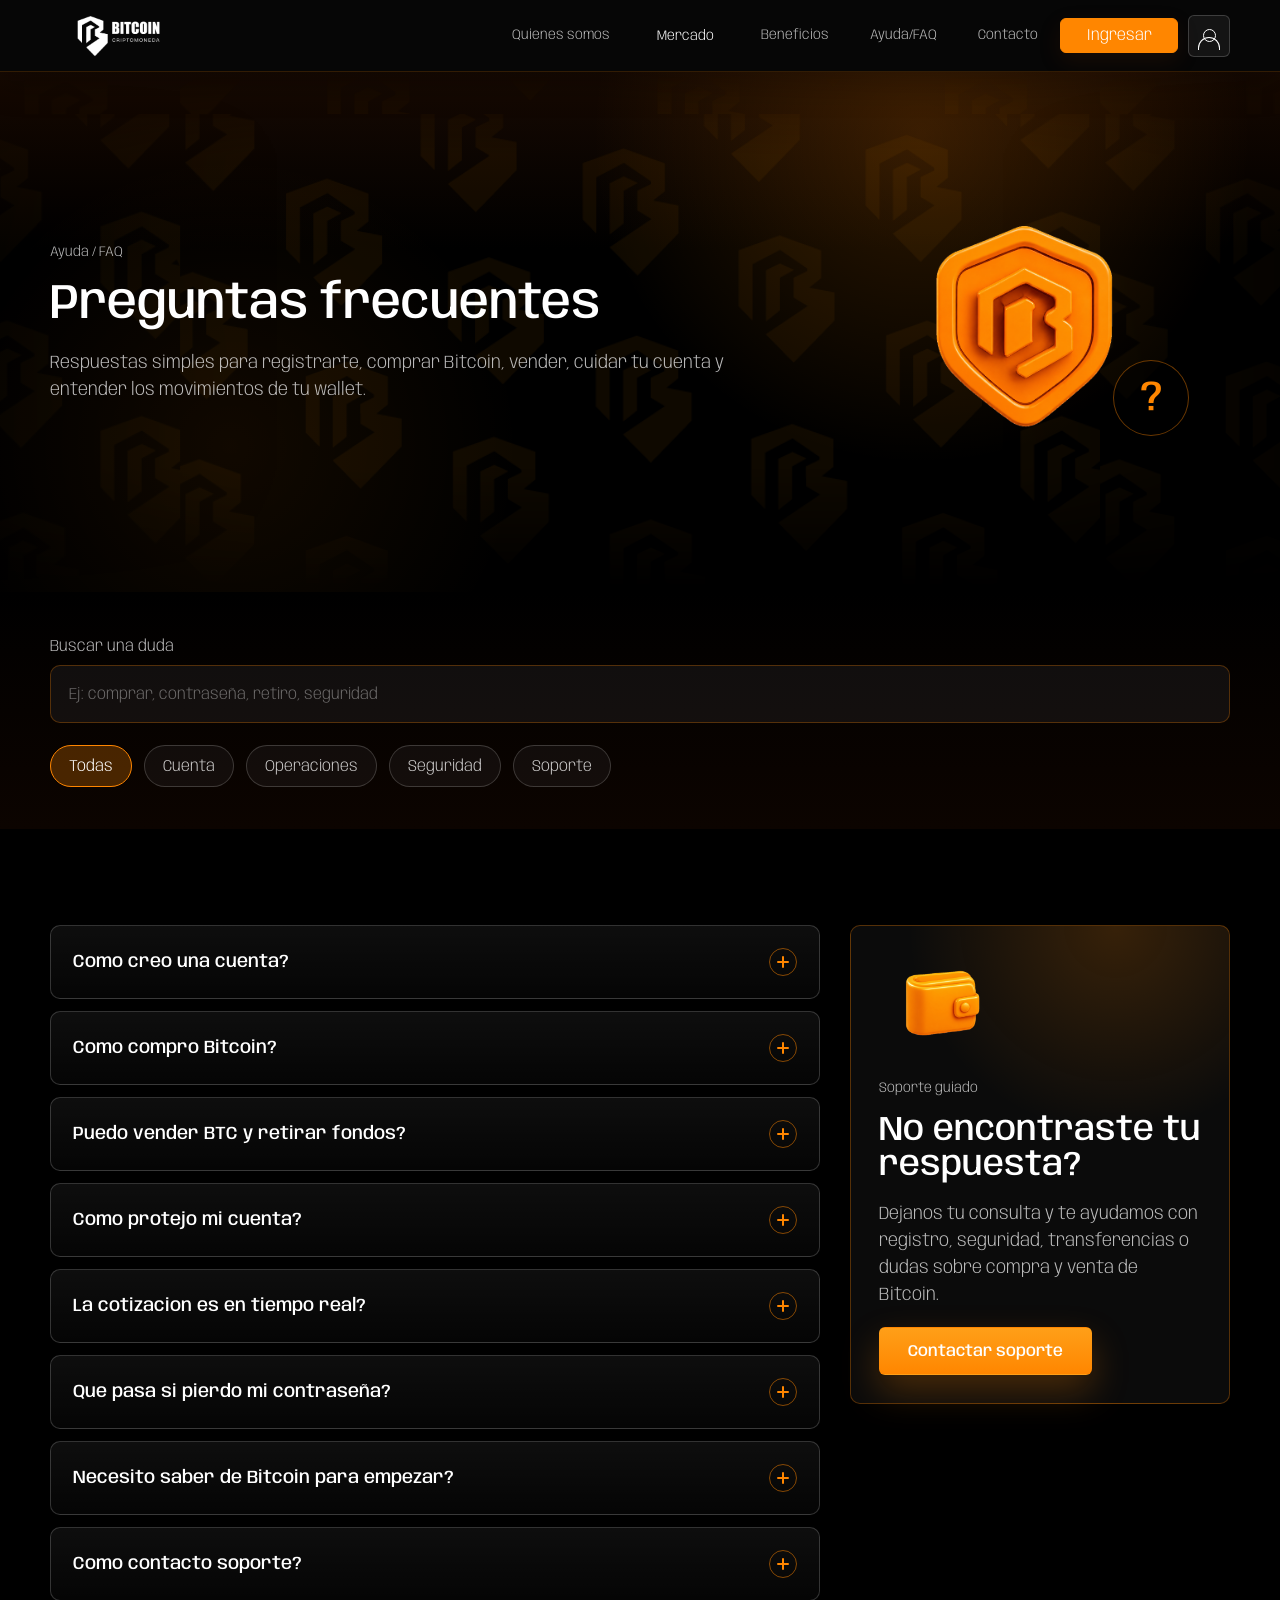
==== Paginas/ayuda-faq.html @ 331f1e46 "Publicar sitio Bitcoin Tesis" ====
<!DOCTYPE html>
<html lang="es">
<head>
  <meta charset="UTF-8">
  <meta name="viewport" content="width=device-width, initial-scale=1.0">
  <title>Ayuda FAQ | Bitcoin Tesis</title>
  <link rel="icon" type="image/png" href="../assets/Logo/IsoBlanco.png">
  <link rel="stylesheet" href="../css/style.css">
</head>
<body>
  <header class="topbar">
    <button class="menu-toggle" type="button" aria-label="Abrir menu" aria-expanded="false" aria-controls="mobile-menu">
      <span></span><span></span><span></span>
    </button>
    <a class="brand" href="../index.html" aria-label="Bitcoin Tesis inicio">
      <img src="../assets/Logo/LogoBlanco.png" alt="Bitcoin">
      <span>Bitcoin</span>
    </a>
    <nav class="desktop-nav" aria-label="Menu principal">
      <a href="quienes-somos.html">Quienes somos</a>
      <div class="nav-dropdown">
        <button type="button">Mercado</button>
        <div class="nav-dropdown-menu">
          <a href="comprar.html">Comprar</a>
          <a href="vender.html">Vender</a>
        </div>
      </div>
      <a href="beneficios.html">Beneficios</a>
      <a href="ayuda-faq.html">Ayuda/FAQ</a>
      <a href="contacto.html">Contacto</a>
    </nav>
    <div class="account-actions">
      <a class="login-link" href="ingresar.html">Ingresar</a>
      <div class="account-menu">
        <button class="account-icon-link" type="button" aria-label="Abrir menu de cuenta" aria-expanded="false">
          <span class="account-icon"></span>
        </button>
        <div class="account-dropdown">
          <div class="account-dropdown-title"><span class="account-icon"></span><strong data-session-greeting>Hola!</strong></div>
          <a href="mi-cuenta.html">Mi cuenta</a>
          <a href="registro.html">Registrarme</a>
          <a href="ingresar.html" data-logout>Cerrar sesion</a>
        </div>
      </div>
    </div>
  </header>

  <nav class="mobile-menu" id="mobile-menu" aria-label="Menu mobile">
    <a href="../index.html">Inicio</a>
    <a href="quienes-somos.html">Quienes somos</a>
    <a href="comprar.html">Comprar</a>
    <a href="vender.html">Vender</a>
    <a href="beneficios.html">Beneficios</a>
    <a href="ayuda-faq.html">Ayuda/FAQ</a>
    <a href="contacto.html">Contacto</a>
    <a href="ingresar.html">Mi cuenta</a>
  </nav>

  <main class="faq-page">
    <section class="faq-hero section-pattern">
      <div class="faq-hero-copy reveal reveal-left">
        <p class="eyebrow">Ayuda / FAQ</p>
        <h1>Preguntas frecuentes</h1>
        <p>Respuestas simples para registrarte, comprar Bitcoin, vender, cuidar tu cuenta y entender los movimientos de tu wallet.</p>
      </div>
      <div class="faq-hero-visual reveal reveal-right" aria-hidden="true">
        <img src="../assets/RecursosWeb/Escudo.png" alt="">
        <span>?</span>
      </div>
    </section>

    <section class="faq-tools">
      <div class="faq-search reveal">
        <label for="faq-search-input">Buscar una duda</label>
        <input id="faq-search-input" type="search" placeholder="Ej: comprar, contraseña, retiro, seguridad">
      </div>

      <div class="faq-categories reveal" aria-label="Categorias de preguntas">
        <button class="faq-filter active" type="button" data-filter="all">Todas</button>
        <button class="faq-filter" type="button" data-filter="cuenta">Cuenta</button>
        <button class="faq-filter" type="button" data-filter="operaciones">Operaciones</button>
        <button class="faq-filter" type="button" data-filter="seguridad">Seguridad</button>
        <button class="faq-filter" type="button" data-filter="soporte">Soporte</button>
      </div>
    </section>

    <section class="faq-content">
      <div class="faq-accordion reveal">
        <article class="faq-row" data-category="cuenta">
          <button type="button">
            <span>Como creo una cuenta?</span>
            <i></i>
          </button>
          <p>Ingresa desde el boton Ingresar, completa tus datos y valida tu email o telefono. Luego vas a poder acceder al panel de compra y venta.</p>
        </article>
        <article class="faq-row" data-category="operaciones">
          <button type="button">
            <span>Como compro Bitcoin?</span>
            <i></i>
          </button>
          <p>Elegis Comprar, ingresas el monto en USD o ARS, revisas la cotizacion estimada y confirmas la operacion cuando estes de acuerdo.</p>
        </article>
        <article class="faq-row" data-category="operaciones">
          <button type="button">
            <span>Puedo vender BTC y retirar fondos?</span>
            <i></i>
          </button>
          <p>Si. El flujo contempla venta de BTC, saldo disponible y retiro hacia una cuenta verificada. La disponibilidad puede depender de la validacion de tu cuenta.</p>
        </article>
        <article class="faq-row" data-category="seguridad">
          <button type="button">
            <span>Como protejo mi cuenta?</span>
            <i></i>
          </button>
          <p>Usa una contraseña fuerte, no compartas codigos, activa una segunda validacion cuando este disponible y revisa siempre que estes en el sitio correcto.</p>
        </article>
        <article class="faq-row" data-category="operaciones">
          <button type="button">
            <span>La cotizacion es en tiempo real?</span>
            <i></i>
          </button>
          <p>La interfaz actual usa valores referenciales para maqueta. Queda preparada para conectarse a una API de mercado y actualizar precios en vivo.</p>
        </article>
        <article class="faq-row" data-category="seguridad">
          <button type="button">
            <span>Que pasa si pierdo mi contraseña?</span>
            <i></i>
          </button>
          <p>Podes iniciar el proceso de recuperacion desde la pantalla de ingreso. Por seguridad, se validara tu identidad antes de restablecer el acceso.</p>
        </article>
        <article class="faq-row" data-category="cuenta">
          <button type="button">
            <span>Necesito saber de Bitcoin para empezar?</span>
            <i></i>
          </button>
          <p>No. La plataforma esta pensada para mostrar montos, comisiones, saldos y pasos de forma clara antes de confirmar cualquier accion.</p>
        </article>
        <article class="faq-row" data-category="soporte">
          <button type="button">
            <span>Como contacto soporte?</span>
            <i></i>
          </button>
          <p>Podes usar la pagina de contacto para sumar WhatsApp, email, redes o un formulario de atencion. Este bloque queda listo para datos reales.</p>
        </article>
      </div>

      <aside class="faq-support reveal reveal-right">
        <img src="../assets/RecursosWeb/Billetera.png" alt="">
        <p class="eyebrow">Soporte guiado</p>
        <h2>No encontraste tu respuesta?</h2>
        <p>Dejanos tu consulta y te ayudamos con registro, seguridad, transferencias o dudas sobre compra y venta de Bitcoin.</p>
        <a class="button button-primary" href="contacto.html">Contactar soporte</a>
      </aside>
    </section>
  </main>

  <script src="../js/script.js"></script>
</body>
</html>
---- css/style.css ----
@import url("https://fonts.googleapis.com/css2?family=Anybody:wght@300;500&display=swap");

:root {
  --orange: #FF8600;
  --orange-dark: #9f4a00;
  --black: #020100;
  --panel: rgba(255, 255, 255, 0.055);
  --line: rgba(255, 255, 255, 0.18);
  --text: #ffffff;
  --muted: rgba(255, 255, 255, 0.72);
  --max: 1180px;
}

* {
  box-sizing: border-box;
}

html {
  scroll-behavior: smooth;
  scroll-padding-top: 72px;
}

body {
  margin: 0;
  color: var(--text);
  font-family: "Anybody", Arial, sans-serif;
  font-weight: 300;
  background: #181818;
}

body.menu-open {
  overflow: hidden;
}

img {
  display: block;
  max-width: 100%;
}

.is-hidden {
  display: none !important;
}

a {
  color: inherit;
  text-decoration: none;
}

button,
input,
select {
  font: inherit;
}

.topbar {
  position: sticky;
  top: 0;
  z-index: 50;
  display: flex;
  align-items: center;
  gap: 22px;
  min-height: 58px;
  padding: 0 max(28px, calc((100vw - var(--max)) / 2));
  background: var(--orange);
  box-shadow: 0 10px 34px rgba(0, 0, 0, 0.28);
}

.brand {
  display: flex;
  align-items: center;
  min-width: 132px;
  font-weight: 500;
  letter-spacing: 0.03em;
  text-transform: uppercase;
}

.brand img {
  width: 118px;
  height: 44px;
  object-fit: contain;
}

.brand-mark {
  display: grid;
  place-items: center;
  width: 52px;
  height: 52px;
  border: 1px solid rgba(255, 255, 255, 0.5);
  border-radius: 10px;
  font-weight: 500;
}

.brand span {
  display: none;
}

.desktop-nav {
  display: flex;
  justify-content: flex-end;
  gap: clamp(20px, 3.2vw, 42px);
  flex: 1;
  font-size: 14px;
  font-weight: 300;
}

.desktop-nav a,
.nav-dropdown button,
.login-link,
.button {
  transition: transform 0.2s ease, border-color 0.2s ease, background 0.2s ease;
}

.desktop-nav a:hover,
.nav-dropdown:hover button,
.login-link:hover,
.button:hover {
  transform: translateY(-2px);
}

.nav-dropdown {
  position: relative;
}

.nav-dropdown button {
  border: 0;
  color: #fff;
  background: transparent;
  cursor: pointer;
}

.nav-dropdown-menu {
  position: absolute;
  top: calc(100% + 14px);
  left: 50%;
  z-index: 70;
  display: grid;
  min-width: 150px;
  padding: 8px;
  border: 1px solid rgba(0, 0, 0, 0.12);
  border-radius: 8px;
  color: #171717;
  background: #fff;
  box-shadow: 0 18px 42px rgba(0, 0, 0, 0.24);
  opacity: 0;
  pointer-events: none;
  transform: translate(-50%, -8px);
  transition: opacity 0.2s ease, transform 0.2s ease;
}

.nav-dropdown:hover .nav-dropdown-menu,
.nav-dropdown:focus-within .nav-dropdown-menu {
  opacity: 1;
  pointer-events: auto;
  transform: translate(-50%, 0);
}

.nav-dropdown-menu a {
  padding: 12px 14px;
  border-radius: 6px;
}

.nav-dropdown-menu a:hover {
  color: var(--orange);
  background: rgba(255, 134, 0, 0.08);
}

.account-actions {
  display: inline-flex;
  align-items: center;
  gap: 10px;
}

.login-link,
.account-pill {
  display: inline-flex;
  align-items: center;
  justify-content: center;
  min-width: 118px;
  padding: 8px 20px;
  border: 1px solid rgba(255, 255, 255, 0.9);
  border-radius: 6px;
  color: var(--orange);
  text-align: center;
  background: #fff;
  box-shadow: 0 8px 22px rgba(116, 46, 0, 0.16);
}

.account-pill {
  gap: 12px;
  min-width: 0;
  padding: 10px 16px;
  border-color: rgba(0, 0, 0, 0.78);
  border-radius: 0;
  color: #fff;
  background: #050505;
  box-shadow: none;
  font-size: 14px;
  font-weight: 500;
}

.account-icon {
  position: relative;
  display: inline-block;
  width: 13px;
  height: 13px;
  border: 1.6px solid currentColor;
  border-radius: 50%;
}

.account-icon::after {
  content: "";
  position: absolute;
  left: 50%;
  bottom: -9px;
  width: 20px;
  height: 12px;
  border: 1.6px solid currentColor;
  border-bottom: 0;
  border-radius: 999px 999px 0 0;
  transform: translateX(-50%);
}

.account-pill:hover {
  transform: translateY(-2px);
}

.account-menu {
  position: relative;
}

.account-icon-link {
  display: grid;
  place-items: center;
  width: 42px;
  height: 42px;
  border: 1px solid rgba(0, 0, 0, 0.78);
  border-radius: 6px;
  color: #fff;
  background: #050505;
  cursor: pointer;
  transition: transform 0.2s ease, background 0.2s ease;
}

.account-icon-link:hover,
.account-menu.is-open .account-icon-link {
  background: #181818;
  transform: translateY(-2px);
}

.account-dropdown {
  position: absolute;
  top: calc(100% + 12px);
  right: 0;
  z-index: 80;
  display: grid;
  min-width: 230px;
  border: 1px solid rgba(0, 0, 0, 0.12);
  border-radius: 4px;
  color: #171717;
  background: #fff;
  box-shadow: 0 18px 44px rgba(0, 0, 0, 0.28);
  opacity: 0;
  pointer-events: none;
  transform: translateY(-8px);
  transition: opacity 0.2s ease, transform 0.2s ease;
}

.account-menu.is-open .account-dropdown,
.account-menu:hover .account-dropdown,
.account-menu:focus-within .account-dropdown {
  opacity: 1;
  pointer-events: auto;
  transform: translateY(0);
}

.account-dropdown-title,
.account-dropdown a {
  display: flex;
  align-items: center;
  min-height: 52px;
  padding: 14px 18px;
  border-bottom: 1px solid rgba(0, 0, 0, 0.08);
  font-weight: 500;
}

.account-dropdown-title {
  gap: 14px;
  font-size: 18px;
}

.account-dropdown-title .account-icon {
  color: #171717;
}

.account-dropdown a {
  font-size: 15px;
  transition: color 0.2s ease, background 0.2s ease;
}

.account-dropdown a:hover {
  color: var(--orange);
  background: rgba(255, 134, 0, 0.08);
}

.account-dropdown [data-logout] {
  color: #f04438;
}

.menu-toggle {
  display: none;
  width: 46px;
  height: 46px;
  border: 0;
  border-radius: 8px;
  background: rgba(0, 0, 0, 0.22);
  cursor: pointer;
}

.menu-toggle span {
  display: block;
  width: 24px;
  height: 2px;
  margin: 6px auto;
  border-radius: 999px;
  background: #fff;
  transition: transform 0.2s ease, opacity 0.2s ease;
}

.menu-toggle.is-open span:nth-child(1) {
  transform: translateY(8px) rotate(45deg);
}

.menu-toggle.is-open span:nth-child(2) {
  opacity: 0;
}

.menu-toggle.is-open span:nth-child(3) {
  transform: translateY(-8px) rotate(-45deg);
}

.mobile-menu {
  position: fixed;
  top: 58px;
  right: 0;
  bottom: 0;
  left: 0;
  z-index: 45;
  display: grid;
  align-content: center;
  width: 100%;
  height: calc(100dvh - 58px);
  overflow-y: auto;
  padding: 42px max(28px, calc((100vw - 720px) / 2));
  border: 0;
  border-radius: 0;
  background:
    radial-gradient(circle at 74% 18%, rgba(255, 134, 0, 0.2), transparent 32%),
    radial-gradient(circle at 14% 84%, rgba(255, 134, 0, 0.08), transparent 26%),
    linear-gradient(180deg, rgba(12, 4, 0, 0.98), rgba(0, 0, 0, 0.99));
  box-shadow: inset 0 1px 0 rgba(255, 134, 0, 0.22);
  opacity: 0;
  pointer-events: none;
  transform: translateY(-10px);
  transition: opacity 0.24s ease, transform 0.24s ease;
}

.mobile-menu.is-open {
  opacity: 1;
  pointer-events: auto;
  transform: translateY(0);
}

.mobile-menu a {
  display: flex;
  align-items: center;
  min-height: 58px;
  padding: 0;
  border-bottom: 1px solid rgba(255, 255, 255, 0.12);
  color: rgba(255, 255, 255, 0.88);
  font-size: clamp(24px, 6vw, 44px);
  line-height: 1;
  transition: color 0.2s ease, transform 0.2s ease;
}

.mobile-menu a:hover {
  color: var(--orange);
  transform: translateX(8px);
}

.mobile-menu a:last-child {
  border-bottom: 0;
  color: var(--orange);
  font-weight: 500;
}

main {
  overflow: hidden;
  background: var(--black);
}

.section-pattern {
  position: relative;
  isolation: isolate;
}

.section-glow {
  position: relative;
  isolation: isolate;
  background:
    radial-gradient(circle at 76% 8%, rgba(255, 134, 0, 0.16), transparent 34%),
    radial-gradient(circle at 14% 72%, rgba(255, 134, 0, 0.06), transparent 28%),
    linear-gradient(180deg, #170a03 0%, #050201 28%, #000 100%);
}

.section-glow::before {
  content: "";
  position: absolute;
  inset: 0;
  z-index: -1;
  background-image: url("../assets/Trama/Trama1.png");
  background-repeat: repeat;
  background-size: 920px;
  background-position: center 40px;
  opacity: 0.055;
  mask-image: linear-gradient(180deg, transparent 0%, #000 18%, #000 72%, transparent 100%);
}

.section-pattern::before {
  content: "";
  position: absolute;
  inset: 0;
  z-index: -1;
  background-image:
    radial-gradient(circle at 72% 12%, rgba(255, 134, 0, 0.18), transparent 32%),
    radial-gradient(circle at 18% 72%, rgba(255, 134, 0, 0.07), transparent 26%),
    linear-gradient(180deg, rgba(29, 12, 3, 0.78) 0%, rgba(0, 0, 0, 0.96) 34%, rgba(0, 0, 0, 1) 100%);
  background-size: cover;
  background-position: center;
  opacity: 1;
}

.section-pattern::after {
  content: "";
  position: absolute;
  inset: 0;
  z-index: -1;
  background-image:
    linear-gradient(90deg, rgba(0, 0, 0, 0.62), transparent 24%, transparent 76%, rgba(0, 0, 0, 0.62)),
    url("../assets/Trama/Trama1.png");
  background-repeat: no-repeat, repeat;
  background-size: cover, 920px;
  background-position: center, center 42px;
  opacity: 0.06;
  mask-image: linear-gradient(180deg, transparent 0%, #000 16%, #000 76%, transparent 100%);
  pointer-events: none;
}

.hero.section-pattern::before {
  background-image:
    radial-gradient(circle at 70% 18%, rgba(255, 134, 0, 0.2), transparent 34%),
    radial-gradient(circle at 20% 68%, rgba(255, 134, 0, 0.08), transparent 28%),
    linear-gradient(180deg, #190900 0%, #060201 34%, #000 100%);
}

.hero.section-pattern::after {
  background-image:
    linear-gradient(180deg, rgba(0, 0, 0, 0.1) 0%, rgba(0, 0, 0, 0.58) 36%, rgba(0, 0, 0, 0.94) 100%),
    url("../assets/Trama/Trama1.png");
  background-repeat: no-repeat, repeat;
  background-size: cover, 1180px;
  background-position: center, center 120px;
  opacity: 0.055;
  mask-image: linear-gradient(180deg, transparent 0%, #000 20%, #000 70%, transparent 100%);
}

.hero {
  display: grid;
  grid-template-columns: minmax(0, 0.94fr) minmax(430px, 1.06fr);
  align-items: center;
  gap: 44px;
  min-height: calc(100vh - 58px);
  padding: 78px max(28px, calc((100vw - var(--max)) / 2)) 104px;
}

.hero-copy,
.trade-copy,
.market-copy,
.contact-card,
.section-heading {
  max-width: 650px;
}

.eyebrow {
  margin: 0 0 14px;
  color: var(--muted);
  font-size: 14px;
}

h1,
h2,
h3,
p {
  margin-top: 0;
}

h1,
h2,
h3 {
  font-weight: 500;
  letter-spacing: 0;
}

h1 {
  max-width: 650px;
  margin-bottom: 18px;
  font-size: clamp(34px, 3.8vw, 52px);
  line-height: 1.14;
}

h2 {
  margin-bottom: 18px;
  color: var(--orange);
  font-size: clamp(34px, 4.2vw, 58px);
  line-height: 1.03;
}

h3 {
  color: var(--orange);
  font-size: 26px;
  line-height: 1.04;
}

p {
  color: var(--muted);
  font-size: 18px;
  line-height: 1.5;
}

.hero-actions {
  display: flex;
  align-items: center;
  gap: 18px;
  flex-wrap: wrap;
  margin-top: 34px;
}

.button {
  display: inline-flex;
  align-items: center;
  justify-content: center;
  min-height: 48px;
  padding: 0 28px;
  border: 1px solid transparent;
  border-radius: 6px;
  cursor: pointer;
  font-weight: 500;
}

.button-primary {
  color: #fff;
  background: linear-gradient(180deg, #ff9f18, var(--orange));
  box-shadow: 0 16px 36px rgba(255, 134, 0, 0.25);
}

.button-outline {
  border-color: rgba(255, 255, 255, 0.52);
  background: rgba(255, 255, 255, 0.06);
}

.full-button {
  width: 100%;
}

.hero-visual {
  position: relative;
  min-height: 520px;
}

.home-icon {
  width: min(660px, 108%);
  margin: 0 auto;
  transform-origin: center;
  animation: heroFloat 4.8s ease-in-out infinite;
}

.floating-chip {
  position: absolute;
  padding: 12px 18px;
  border: 1px solid rgba(255, 255, 255, 0.18);
  border-radius: 999px;
  background: rgba(255, 134, 0, 0.16);
  backdrop-filter: blur(10px);
  font-weight: 500;
  animation: chipFloat 4.2s ease-in-out infinite;
}

.chip-top {
  top: 58px;
  left: -4px;
}

.chip-bottom {
  right: -2px;
  bottom: 96px;
  animation-delay: 0.7s;
}

.scroll-cue {
  position: absolute;
  bottom: 30px;
  left: 50%;
  display: grid;
  justify-items: center;
  gap: 10px;
  color: rgba(255, 255, 255, 0.78);
  font-size: 13px;
  transform: translateX(-50%);
}

.scroll-cue i {
  width: 2px;
  height: 34px;
  border-radius: 999px;
  background: var(--orange);
  box-shadow: 0 0 16px rgba(255, 134, 0, 0.72);
  animation: scrollLine 1.35s ease-in-out infinite;
}

.scroll-cue::after {
  content: "";
  width: 9px;
  height: 9px;
  border-right: 2px solid var(--orange);
  border-bottom: 2px solid var(--orange);
  transform: rotate(45deg);
  animation: scrollArrow 1.35s ease-in-out infinite;
}

.trade-section,
.market-section,
.benefits-section,
.faq-section,
.contact-section {
  padding: 110px max(28px, calc((100vw - var(--max)) / 2));
}

.bitcoin-marquee {
  overflow: hidden;
  padding: 18px 0;
  border-top: 1px solid rgba(255, 134, 0, 0.22);
  border-bottom: 1px solid rgba(255, 134, 0, 0.22);
  background:
    linear-gradient(90deg, rgba(0, 0, 0, 0.92), rgba(255, 134, 0, 0.13), rgba(0, 0, 0, 0.92)),
    #030100;
}

.marquee-track {
  display: flex;
  width: max-content;
  min-width: 200%;
  animation: marqueeMove 16s linear infinite;
  will-change: transform;
}

.marquee-group {
  display: flex;
  align-items: center;
  flex: 0 0 auto;
  justify-content: space-around;
  gap: 42px;
  min-width: 100vw;
  padding-right: 42px;
}

.marquee-group span {
  display: inline-flex;
  align-items: center;
  gap: 12px;
  color: rgba(255, 255, 255, 0.82);
  font-size: 20px;
  font-weight: 500;
  letter-spacing: 0.02em;
  text-transform: uppercase;
  white-space: nowrap;
}

.marquee-group img {
  width: 38px;
  height: 38px;
  object-fit: contain;
}

.trade-section {
  display: grid;
  grid-template-columns: minmax(0, 0.92fr) minmax(340px, 0.74fr);
  align-items: center;
  gap: 70px;
  background: linear-gradient(180deg, #000 0%, #120803 100%);
}

.trade-card {
  display: grid;
  gap: 18px;
  padding: 24px;
  border: 1px solid rgba(255, 134, 0, 0.32);
  border-radius: 10px;
  background: linear-gradient(180deg, rgba(255, 134, 0, 0.12), rgba(255, 255, 255, 0.035));
  box-shadow: 0 22px 70px rgba(0, 0, 0, 0.38);
}

.trade-tabs {
  display: grid;
  grid-template-columns: 1fr 1fr;
  gap: 8px;
  padding: 5px;
  border: 1px solid var(--line);
  border-radius: 8px;
  background: rgba(0, 0, 0, 0.25);
}

.trade-tab {
  min-height: 42px;
  border: 0;
  border-radius: 6px;
  color: #fff;
  background: transparent;
  cursor: pointer;
}

.trade-tab.active {
  background: var(--orange);
  font-weight: 500;
}

.trade-card label {
  display: grid;
  gap: 8px;
  color: var(--muted);
}

.input-row {
  display: flex;
  align-items: center;
  gap: 12px;
  min-height: 56px;
  padding: 0 14px;
  border: 1px solid var(--line);
  border-radius: 8px;
  background: rgba(0, 0, 0, 0.36);
}

.input-row input,
.input-row select {
  width: 100%;
  border: 0;
  outline: 0;
  color: #fff;
  background: transparent;
  font-weight: 500;
}

.input-row select {
  max-width: 92px;
}

.input-row option {
  color: #111;
}

.muted-row {
  background: rgba(255, 255, 255, 0.055);
}

.trade-summary {
  display: grid;
  gap: 10px;
  padding: 14px 0;
}

.trade-summary p {
  display: flex;
  justify-content: space-between;
  gap: 18px;
  margin: 0;
  font-size: 14px;
}

.trade-summary strong {
  color: #fff;
  font-weight: 500;
}

.form-note {
  margin: 0;
  font-size: 13px;
}

.market-section {
  display: grid;
  grid-template-columns: 0.78fr 1fr;
  align-items: center;
  gap: 64px;
  min-height: 650px;
}

.market-visual img {
  width: min(420px, 88%);
  margin: 0 auto;
  animation: floatObject 5.2s ease-in-out infinite;
}

.ticker-grid {
  display: grid;
  grid-template-columns: repeat(3, 1fr);
  gap: 14px;
  margin-top: 32px;
}

.ticker-grid article {
  padding: 18px;
  border: 1px solid var(--line);
  border-radius: 8px;
  background: var(--panel);
}

.ticker-grid span,
.ticker-grid em {
  display: block;
  color: var(--muted);
  font-size: 13px;
  font-style: normal;
}

.ticker-grid strong {
  display: block;
  margin: 10px 0 6px;
  color: #fff;
  font-size: 24px;
  font-weight: 500;
}

.ticker-grid em {
  color: var(--orange);
}

.benefits-section {
  background: linear-gradient(180deg, #170903 0%, #000 34%, #090300 100%);
}

.section-heading {
  margin: 0 auto 58px;
  text-align: center;
}

.section-heading h2 span {
  display: block;
  color: #fff;
}

.feature-grid {
  display: grid;
  grid-template-columns: repeat(4, minmax(0, 1fr));
  gap: 26px;
}

.feature-card {
  position: relative;
  overflow: hidden;
  min-height: 360px;
  padding: 28px 24px;
  border: 1px solid var(--line);
  border-radius: 10px;
  background: linear-gradient(180deg, rgba(255, 255, 255, 0.055), rgba(255, 255, 255, 0.018));
  box-shadow: inset 0 0 28px rgba(255, 255, 255, 0.025);
  transition: transform 0.22s ease, border-color 0.22s ease;
}

.feature-card::before {
  content: attr(data-number);
  position: absolute;
  right: 18px;
  bottom: -32px;
  z-index: 0;
  color: transparent;
  font-size: 150px;
  font-weight: 500;
  line-height: 0.8;
  opacity: 0.22;
  -webkit-text-stroke: 1px rgba(255, 134, 0, 0.42);
  text-stroke: 1px rgba(255, 134, 0, 0.42);
  pointer-events: none;
}

.feature-card > * {
  position: relative;
  z-index: 1;
}

.feature-card:hover {
  border-color: rgba(255, 134, 0, 0.55);
  transform: translateY(-8px);
}

.feature-card img {
  width: 122px;
  height: 96px;
  margin-bottom: 24px;
  object-fit: contain;
  animation: featureBob 3.2s ease-in-out infinite;
}

.feature-card:nth-child(2) img {
  animation-delay: 0.35s;
}

.feature-card:nth-child(3) img {
  animation-delay: 0.7s;
}

.feature-card:nth-child(4) img {
  animation-delay: 1.05s;
}

.feature-card:nth-child(2) {
  transition-delay: 0.14s;
}

.feature-card:nth-child(3) {
  transition-delay: 0.28s;
}

.feature-card:nth-child(4) {
  transition-delay: 0.42s;
}

.feature-card p {
  font-size: 14px;
}

.feature-card strong {
  display: block;
  color: #fff;
  font-size: 14px;
  font-weight: 500;
  line-height: 1.35;
}

.faq-section {
  background: #030100;
}

.faq-list {
  display: grid;
  gap: 12px;
  max-width: 860px;
  margin: 0 auto;
}

.faq-item {
  display: grid;
  gap: 0;
  width: 100%;
  padding: 20px 22px;
  border: 1px solid var(--line);
  border-radius: 8px;
  color: #fff;
  text-align: left;
  background: var(--panel);
  cursor: pointer;
}

.faq-item span {
  position: relative;
  padding-right: 34px;
  font-weight: 500;
}

.faq-item span::after {
  content: "+";
  position: absolute;
  right: 0;
  color: var(--orange);
  font-size: 24px;
  line-height: 1;
}

.faq-item p {
  display: none;
  margin: 14px 0 0;
  font-size: 15px;
}

.faq-item.is-open p {
  display: block;
}

.faq-item.is-open span::after {
  content: "-";
}

.faq-page-link {
  display: flex;
  justify-content: center;
  margin-top: 24px;
}

.contact-section {
  background: linear-gradient(180deg, #000, #211004);
}

.contact-card {
  margin: 0 auto;
  padding: 42px;
  border: 1px solid rgba(255, 134, 0, 0.32);
  border-radius: 10px;
  text-align: center;
  background: rgba(255, 255, 255, 0.045);
}

.page-main {
  min-height: calc(100vh - 58px);
  padding: 100px max(28px, calc((100vw - var(--max)) / 2));
}

.page-panel {
  max-width: 860px;
  padding: 36px;
  border: 1px solid rgba(255, 134, 0, 0.32);
  border-radius: 10px;
  background: rgba(255, 255, 255, 0.055);
}

.page-panel ul {
  color: var(--muted);
}

.bitcoin-page {
  background: #000;
}

.bitcoin-hero,
.bitcoin-story,
.bitcoin-flow,
.bitcoin-meaning,
.bitcoin-cta {
  padding: 110px max(28px, calc((100vw - var(--max)) / 2));
}

.bitcoin-hero {
  display: grid;
  grid-template-columns: minmax(0, 0.95fr) minmax(360px, 1.05fr);
  align-items: center;
  gap: 58px;
  min-height: calc(100vh - 58px);
}

.bitcoin-hero-copy {
  max-width: 680px;
}

.bitcoin-orbit {
  position: relative;
  display: grid;
  place-items: center;
  min-height: 520px;
  --orbit-radius: 205px;
}

.bitcoin-orbit::before {
  content: "";
  position: absolute;
  width: min(440px, 78vw);
  aspect-ratio: 1;
  border: 1px solid rgba(255, 134, 0, 0.32);
  border-radius: 50%;
  box-shadow: inset 0 0 70px rgba(255, 134, 0, 0.08), 0 0 80px rgba(255, 134, 0, 0.09);
  animation: orbitGlow 4.8s ease-in-out infinite;
}

.bitcoin-orbit::after {
  content: "";
  position: absolute;
  width: min(310px, 58vw);
  aspect-ratio: 1;
  border-radius: 50%;
  background: radial-gradient(circle, rgba(255, 134, 0, 0.16), transparent 66%);
  filter: blur(18px);
  animation: coreGlow 4.8s ease-in-out infinite;
}

.bitcoin-core {
  position: relative;
  z-index: 4;
  width: min(290px, 58vw);
  animation: coreBreath 4.8s ease-in-out infinite;
}

.orbit-dot {
  position: absolute;
  top: 50%;
  left: 50%;
  z-index: 2;
  display: grid;
  place-items: center;
  width: 86px;
  height: 86px;
  border: 1px solid rgba(255, 134, 0, 0.32);
  border-radius: 50%;
  background: rgba(255, 134, 0, 0.08);
  box-shadow: 0 0 34px rgba(255, 134, 0, 0.12);
  backdrop-filter: blur(10px);
  transform: translate(-50%, -50%);
}

.orbit-dot img {
  width: 58px;
  height: 58px;
  object-fit: contain;
}

.dot-one {
  animation: orbitOne 18s linear infinite;
}

.dot-two {
  animation: orbitTwo 18s linear infinite;
}

.dot-three {
  animation: orbitThree 18s linear infinite;
}

.bitcoin-story {
  background: linear-gradient(180deg, #000 0%, #0a0300 100%);
}

.symbol-grid {
  display: grid;
  grid-template-columns: repeat(3, minmax(0, 1fr));
  gap: 24px;
}

.symbol-card {
  position: relative;
  overflow: hidden;
  min-height: 320px;
  padding: 30px;
  border: 1px solid rgba(255, 134, 0, 0.25);
  border-radius: 10px;
  background: linear-gradient(180deg, rgba(255, 134, 0, 0.1), rgba(255, 255, 255, 0.035));
}

.symbol-card::before {
  content: attr(data-number);
  position: absolute;
  right: 18px;
  bottom: -28px;
  color: transparent;
  font-size: 142px;
  font-weight: 500;
  line-height: 0.8;
  opacity: 0.22;
  -webkit-text-stroke: 1px rgba(255, 134, 0, 0.42);
  text-stroke: 1px rgba(255, 134, 0, 0.42);
}

.symbol-card > * {
  position: relative;
  z-index: 1;
}

.symbol-card img {
  width: 112px;
  height: 92px;
  margin-bottom: 28px;
  object-fit: contain;
  animation: featureBob 3.4s ease-in-out infinite;
}

.bitcoin-flow {
  display: grid;
  grid-template-columns: minmax(0, 0.72fr) minmax(420px, 1fr);
  gap: 58px;
  align-items: center;
}

.flow-copy {
  max-width: 560px;
}

.flow-steps {
  position: relative;
  display: grid;
  gap: 16px;
}

.flow-steps::before {
  content: "";
  position: absolute;
  top: 24px;
  bottom: 24px;
  left: 25px;
  width: 1px;
  background: linear-gradient(180deg, transparent, rgba(255, 134, 0, 0.75), transparent);
}

.flow-step {
  position: relative;
  display: grid;
  grid-template-columns: 52px 1fr;
  gap: 18px;
  padding: 22px;
  border: 1px solid var(--line);
  border-radius: 10px;
  background: rgba(255, 255, 255, 0.045);
}

.flow-step span {
  display: grid;
  place-items: center;
  width: 52px;
  height: 52px;
  border-radius: 50%;
  color: #fff;
  background: var(--orange);
  font-weight: 500;
}

.flow-step h3,
.flow-step p {
  grid-column: 2;
}

.flow-step h3 {
  margin-bottom: 6px;
}

.flow-step p {
  margin-bottom: 0;
  font-size: 15px;
}

.bitcoin-meaning {
  display: grid;
  grid-template-columns: minmax(340px, 0.9fr) minmax(0, 1fr);
  gap: 70px;
  align-items: center;
  background: linear-gradient(180deg, #000 0%, #120803 100%);
}

.meaning-visual img {
  width: min(520px, 92%);
  margin: 0 auto;
  animation: heroFloat 5.4s ease-in-out infinite;
}

.meaning-list {
  display: grid;
  gap: 12px;
  margin: 30px 0 0;
  padding: 0;
  list-style: none;
}

.meaning-list li {
  position: relative;
  padding: 14px 16px 14px 46px;
  border: 1px solid var(--line);
  border-radius: 8px;
  color: rgba(255, 255, 255, 0.82);
  background: rgba(255, 255, 255, 0.04);
}

.meaning-list li::before {
  content: "";
  position: absolute;
  top: 50%;
  left: 18px;
  width: 12px;
  height: 12px;
  border-radius: 50%;
  background: var(--orange);
  box-shadow: 0 0 18px rgba(255, 134, 0, 0.78);
  transform: translateY(-50%);
}

.bitcoin-cta {
  background: #000;
}

.faq-page {
  background: #000;
}

.faq-hero,
.faq-tools,
.faq-content {
  padding: 96px max(28px, calc((100vw - var(--max)) / 2));
}

.faq-hero {
  display: grid;
  grid-template-columns: minmax(0, 1fr) minmax(280px, 0.58fr);
  align-items: center;
  gap: 56px;
  min-height: 520px;
}

.faq-hero-copy {
  max-width: 760px;
}

.faq-hero-visual {
  position: relative;
  display: grid;
  place-items: center;
}

.faq-hero-visual img {
  width: min(260px, 70vw);
  animation: heroFloat 5s ease-in-out infinite;
}

.faq-hero-visual span {
  position: absolute;
  right: 10%;
  bottom: 10%;
  display: grid;
  place-items: center;
  width: 76px;
  height: 76px;
  border: 1px solid rgba(255, 134, 0, 0.42);
  border-radius: 50%;
  color: var(--orange);
  font-size: 42px;
  font-weight: 500;
  background: rgba(0, 0, 0, 0.5);
  animation: chipFloat 3.8s ease-in-out infinite;
}

.faq-tools {
  display: grid;
  gap: 22px;
  padding-top: 46px;
  padding-bottom: 42px;
  background: linear-gradient(180deg, #000 0%, #0c0400 100%);
}

.faq-search {
  display: grid;
  gap: 10px;
}

.faq-search label {
  color: var(--muted);
}

.faq-search input {
  width: 100%;
  min-height: 58px;
  padding: 0 18px;
  border: 1px solid rgba(255, 134, 0, 0.28);
  border-radius: 10px;
  outline: 0;
  color: #fff;
  background: rgba(255, 255, 255, 0.055);
}

.faq-search input::placeholder {
  color: rgba(255, 255, 255, 0.38);
}

.faq-categories {
  display: flex;
  gap: 12px;
  flex-wrap: wrap;
}

.faq-filter {
  min-height: 42px;
  padding: 0 18px;
  border: 1px solid var(--line);
  border-radius: 999px;
  color: rgba(255, 255, 255, 0.78);
  background: rgba(255, 255, 255, 0.045);
  cursor: pointer;
}

.faq-filter.active {
  border-color: var(--orange);
  color: #fff;
  background: rgba(255, 134, 0, 0.26);
}

.faq-content {
  display: grid;
  grid-template-columns: minmax(0, 1fr) minmax(300px, 380px);
  gap: 30px;
  align-items: start;
  background: #000;
}

.faq-accordion {
  display: grid;
  gap: 12px;
}

.faq-row {
  border: 1px solid var(--line);
  border-radius: 10px;
  background: linear-gradient(180deg, rgba(255, 255, 255, 0.055), rgba(255, 255, 255, 0.018));
  overflow: hidden;
}

.faq-row.is-hidden {
  display: none;
}

.faq-row button {
  display: flex;
  align-items: center;
  justify-content: space-between;
  gap: 20px;
  width: 100%;
  min-height: 72px;
  padding: 0 22px;
  border: 0;
  color: #fff;
  text-align: left;
  background: transparent;
  cursor: pointer;
}

.faq-row button span {
  font-size: 18px;
  font-weight: 500;
}

.faq-row button i {
  position: relative;
  flex: 0 0 auto;
  width: 28px;
  height: 28px;
  border: 1px solid rgba(255, 134, 0, 0.5);
  border-radius: 50%;
}

.faq-row button i::before,
.faq-row button i::after {
  content: "";
  position: absolute;
  top: 50%;
  left: 50%;
  width: 12px;
  height: 2px;
  border-radius: 999px;
  background: var(--orange);
  transform: translate(-50%, -50%);
}

.faq-row button i::after {
  transform: translate(-50%, -50%) rotate(90deg);
}

.faq-row.is-open button i::after {
  opacity: 0;
}

.faq-row p {
  display: none;
  margin: 0;
  padding: 0 22px 22px;
  font-size: 16px;
}

.faq-row.is-open p {
  display: block;
}

.faq-support {
  position: sticky;
  top: 82px;
  padding: 28px;
  border: 1px solid rgba(255, 134, 0, 0.3);
  border-radius: 10px;
  background:
    radial-gradient(circle at 70% 0%, rgba(255, 134, 0, 0.18), transparent 38%),
    rgba(255, 255, 255, 0.045);
}

.faq-support img {
  width: 124px;
  height: 104px;
  object-fit: contain;
  margin-bottom: 20px;
  animation: featureBob 3.2s ease-in-out infinite;
}

.faq-support h2 {
  color: #fff;
  font-size: 34px;
}

.benefit-page {
  background: #000;
}

.benefit-hero,
.benefit-detail,
.benefit-process,
.benefit-market,
.benefit-cta {
  padding: 104px max(28px, calc((100vw - var(--max)) / 2));
}

.benefit-hero {
  display: grid;
  grid-template-columns: minmax(0, 0.95fr) minmax(360px, 1.05fr);
  align-items: center;
  gap: 60px;
  min-height: calc(100vh - 58px);
}

.benefit-hero-copy {
  max-width: 680px;
}

.benefit-hero-visual {
  position: relative;
  display: grid;
  place-items: center;
  min-height: 480px;
}

.benefit-main-icon {
  width: min(500px, 88%);
  animation: heroFloat 5s ease-in-out infinite;
}

.benefit-pulse {
  position: absolute;
  display: grid;
  place-items: center;
  width: 86px;
  height: 86px;
  border: 1px solid rgba(255, 134, 0, 0.36);
  border-radius: 50%;
  color: #fff;
  background: rgba(0, 0, 0, 0.48);
  box-shadow: 0 0 38px rgba(255, 134, 0, 0.16);
  animation: chipFloat 4s ease-in-out infinite;
}

.pulse-one {
  top: 62px;
  left: 42px;
}

.pulse-two {
  right: 34px;
  bottom: 96px;
  animation-delay: 0.7s;
}

.benefit-strip {
  display: grid;
  grid-template-columns: repeat(4, minmax(0, 1fr));
  gap: 1px;
  padding: 0 max(28px, calc((100vw - var(--max)) / 2));
  background: rgba(255, 134, 0, 0.18);
}

.benefit-strip article {
  padding: 28px 20px;
  text-align: center;
  background: #050201;
}

.benefit-strip strong {
  display: block;
  color: #fff;
  font-size: 28px;
  font-weight: 500;
}

.benefit-strip span {
  display: block;
  margin-top: 6px;
  color: var(--muted);
  font-size: 13px;
  text-transform: uppercase;
}

.benefit-detail {
  background: linear-gradient(180deg, #000 0%, #0d0501 100%);
}

.benefit-grid {
  display: grid;
  grid-template-columns: repeat(4, minmax(0, 1fr));
  gap: 24px;
}

.benefit-card {
  position: relative;
  overflow: hidden;
  min-height: 330px;
  padding: 28px 24px;
  border: 1px solid var(--line);
  border-radius: 10px;
  background: linear-gradient(180deg, rgba(255, 255, 255, 0.055), rgba(255, 255, 255, 0.018));
}

.benefit-card::before {
  content: attr(data-number);
  position: absolute;
  right: 16px;
  bottom: -26px;
  color: transparent;
  font-size: 136px;
  font-weight: 500;
  line-height: 0.8;
  opacity: 0.22;
  -webkit-text-stroke: 1px rgba(255, 134, 0, 0.42);
  text-stroke: 1px rgba(255, 134, 0, 0.42);
}

.benefit-card > * {
  position: relative;
  z-index: 1;
}

.benefit-card img {
  width: 116px;
  height: 92px;
  margin-bottom: 24px;
  object-fit: contain;
  animation: featureBob 3.2s ease-in-out infinite;
}

.benefit-card p {
  font-size: 14px;
}

.benefit-process {
  display: grid;
  grid-template-columns: minmax(0, 0.8fr) minmax(380px, 1fr);
  gap: 64px;
  align-items: center;
}

.process-copy {
  max-width: 580px;
}

.process-panel {
  display: grid;
  gap: 14px;
}

.process-panel article {
  display: grid;
  grid-template-columns: 58px 1fr;
  gap: 18px;
  padding: 22px;
  border: 1px solid rgba(255, 134, 0, 0.28);
  border-radius: 10px;
  background: rgba(255, 255, 255, 0.045);
}

.process-panel span {
  display: grid;
  place-items: center;
  width: 58px;
  height: 58px;
  border-radius: 50%;
  color: #fff;
  background: var(--orange);
  font-weight: 500;
}

.process-panel h3 {
  margin-bottom: 6px;
}

.process-panel p {
  margin-bottom: 0;
  font-size: 15px;
}

.benefit-market {
  background: linear-gradient(180deg, #000, #120803);
}

.market-mini-card {
  display: grid;
  grid-template-columns: minmax(220px, 0.45fr) minmax(0, 1fr);
  align-items: center;
  gap: 46px;
  padding: 34px;
  border: 1px solid rgba(255, 134, 0, 0.28);
  border-radius: 10px;
  background: rgba(255, 255, 255, 0.045);
}

.market-mini-card img {
  width: min(280px, 80%);
  margin: 0 auto;
  animation: heroFloat 5s ease-in-out infinite;
}

.benefit-cta {
  background: #000;
}

.market-page {
  background: #000;
}

.market-action-hero,
.market-guide,
.market-simulator {
  padding: 104px max(28px, calc((100vw - var(--max)) / 2));
}

.market-action-hero {
  display: grid;
  grid-template-columns: minmax(0, 0.86fr) minmax(380px, 1fr);
  align-items: center;
  gap: 64px;
  min-height: calc(100vh - 58px);
}

.market-action-copy {
  max-width: 650px;
}

.market-chart-card {
  padding: 24px;
  border: 1px solid rgba(255, 134, 0, 0.32);
  border-radius: 10px;
  background: linear-gradient(180deg, rgba(255, 134, 0, 0.1), rgba(255, 255, 255, 0.035));
}

.chart-head {
  display: flex;
  align-items: end;
  justify-content: space-between;
  gap: 18px;
  margin-bottom: 18px;
}

.chart-head span,
.chart-head em {
  color: var(--muted);
  font-style: normal;
}

.chart-head strong {
  color: #fff;
  font-size: clamp(32px, 4vw, 52px);
  font-weight: 500;
}

.chart-head em {
  color: var(--orange);
}

.market-canvas {
  display: block;
  width: 100%;
  height: 310px;
}

.market-guide {
  background: linear-gradient(180deg, #000, #0d0501);
}

.market-guide-grid {
  display: grid;
  grid-template-columns: repeat(3, minmax(0, 1fr));
  gap: 24px;
}

.market-guide-card {
  position: relative;
  overflow: hidden;
  min-height: 260px;
  padding: 28px;
  border: 1px solid var(--line);
  border-radius: 10px;
  background: rgba(255, 255, 255, 0.045);
}

.market-guide-card::before {
  content: attr(data-number);
  position: absolute;
  right: 18px;
  bottom: -24px;
  color: transparent;
  font-size: 118px;
  opacity: 0.24;
  -webkit-text-stroke: 1px rgba(255, 134, 0, 0.45);
  text-stroke: 1px rgba(255, 134, 0, 0.45);
}

.market-guide-card > * {
  position: relative;
  z-index: 1;
}

.market-simulator {
  display: grid;
  grid-template-columns: minmax(0, 0.8fr) minmax(380px, 1fr);
  gap: 64px;
  align-items: center;
}

.account-page {
  background: #000;
}

.account-dashboard-page {
  min-height: calc(100vh - 58px);
  color: #fff;
  background:
    radial-gradient(circle at 12% 12%, rgba(255, 134, 0, 0.18), transparent 32%),
    linear-gradient(180deg, #050201, #000);
}

.account-dashboard {
  width: min(980px, calc(100% - 28px));
  margin: 0 auto;
  padding: 52px 0 72px;
}

.account-breadcrumb {
  display: inline-flex;
  margin-bottom: 18px;
  color: rgba(255, 255, 255, 0.72);
  font-size: 12px;
  font-weight: 500;
}

.account-dashboard-heading {
  margin-bottom: 30px;
}

.account-dashboard-heading h1 {
  margin: 8px 0 0;
  max-width: 620px;
  color: #fff;
  font-size: clamp(34px, 6vw, 74px);
  line-height: 0.95;
}

.account-dashboard-grid {
  display: grid;
  grid-template-columns: minmax(320px, 1fr) minmax(260px, 0.92fr);
  gap: 18px;
  align-items: start;
}

.account-panel {
  overflow: hidden;
  border: 1px solid rgba(255, 134, 0, 0.28);
  border-radius: 10px;
  color: #fff;
  background: linear-gradient(180deg, rgba(255, 255, 255, 0.075), rgba(255, 255, 255, 0.035));
  box-shadow: 0 22px 60px rgba(0, 0, 0, 0.32);
}

.account-panel-header {
  display: flex;
  align-items: center;
  justify-content: space-between;
  min-height: 48px;
  padding: 14px 18px;
  border-bottom: 1px solid rgba(255, 255, 255, 0.12);
  background: rgba(255, 134, 0, 0.12);
}

.account-panel-header h1,
.account-panel-header h2 {
  margin: 0;
  color: #fff;
  font-size: 16px;
  font-weight: 500;
  line-height: 1.2;
}

.account-panel-header a,
.account-add-link {
  color: var(--orange);
  font-size: 13px;
  font-weight: 500;
}

.profile-panel {
  min-height: 310px;
}

.profile-details {
  display: grid;
  gap: 14px;
  margin: 0;
  padding: 22px 24px 28px;
}

.profile-details div {
  display: grid;
  gap: 4px;
}

.profile-details dt,
.profile-details dd {
  margin: 0;
  color: #fff;
  font-size: 14px;
  line-height: 1.35;
}

.profile-details dt {
  color: rgba(255, 255, 255, 0.58);
  font-weight: 500;
}

.account-side-panels {
  display: grid;
  gap: 18px;
}

.compact-account-panel {
  min-height: 108px;
}

.account-add-link {
  display: flex;
  justify-content: center;
  padding: 22px 18px;
  transition: color 0.2s ease, background 0.2s ease;
}

.account-add-link:hover {
  color: #fff;
  background: rgba(255, 134, 0, 0.12);
}

.account-hero,
.account-conditions,
.account-rules {
  padding: 104px max(28px, calc((100vw - var(--max)) / 2));
}

.account-hero {
  display: grid;
  grid-template-columns: minmax(0, 1fr) minmax(320px, 420px);
  gap: 64px;
  align-items: center;
  min-height: calc(100vh - 58px);
}

.account-copy {
  max-width: 680px;
}

.account-status-card {
  padding: 32px;
  border: 1px solid rgba(255, 134, 0, 0.32);
  border-radius: 10px;
  background: linear-gradient(180deg, rgba(255, 134, 0, 0.12), rgba(255, 255, 255, 0.04));
}

.big-account-icon {
  width: 54px;
  height: 54px;
  margin-bottom: 28px;
  color: var(--orange);
}

.big-account-icon::after {
  bottom: -25px;
  width: 78px;
  height: 40px;
}

.account-conditions {
  background: linear-gradient(180deg, #000, #0d0501);
}

.account-condition-grid {
  display: grid;
  grid-template-columns: repeat(4, minmax(0, 1fr));
  gap: 22px;
}

.account-condition {
  position: relative;
  overflow: hidden;
  min-height: 300px;
  padding: 26px;
  border: 1px solid var(--line);
  border-radius: 10px;
  background: rgba(255, 255, 255, 0.045);
}

.account-condition::before {
  content: attr(data-number);
  position: absolute;
  right: 14px;
  bottom: -24px;
  color: transparent;
  font-size: 126px;
  opacity: 0.22;
  -webkit-text-stroke: 1px rgba(255, 134, 0, 0.42);
  text-stroke: 1px rgba(255, 134, 0, 0.42);
}

.account-condition > * {
  position: relative;
  z-index: 1;
}

.account-condition strong {
  display: inline-flex;
  margin-top: 12px;
  color: var(--orange);
}

.account-rules {
  display: grid;
  grid-template-columns: minmax(0, 0.8fr) minmax(380px, 1fr);
  gap: 64px;
  align-items: center;
}

.contact-page {
  background: #000;
}

.contact-hero,
.contact-channels,
.contact-info {
  padding: 104px max(28px, calc((100vw - var(--max)) / 2));
}

.contact-hero {
  display: grid;
  grid-template-columns: minmax(0, 0.95fr) minmax(360px, 0.82fr);
  gap: 64px;
  align-items: center;
  min-height: calc(100vh - 58px);
}

.contact-hero-copy {
  max-width: 680px;
}

.contact-fast {
  display: flex;
  flex-wrap: wrap;
  gap: 12px;
  margin-top: 32px;
}

.contact-fast span {
  padding: 12px 16px;
  border: 1px solid rgba(255, 134, 0, 0.32);
  border-radius: 999px;
  color: rgba(255, 255, 255, 0.82);
  background: rgba(255, 134, 0, 0.08);
}

.contact-form {
  display: grid;
  gap: 16px;
  padding: 28px;
  border: 1px solid rgba(255, 134, 0, 0.32);
  border-radius: 10px;
  background: linear-gradient(180deg, rgba(255, 134, 0, 0.12), rgba(255, 255, 255, 0.04));
}

.field textarea,
.field select {
  width: 100%;
  border: 1px solid var(--line);
  border-radius: 8px;
  outline: 0;
  color: #fff;
  background: rgba(0, 0, 0, 0.34);
}

.field select {
  min-height: 54px;
  padding: 0 14px;
}

.field textarea {
  resize: vertical;
  padding: 14px;
}

.field select option {
  color: #111;
}

.contact-channels {
  background: linear-gradient(180deg, #000, #0d0501);
}

.contact-channel-grid {
  display: grid;
  grid-template-columns: repeat(3, minmax(0, 1fr));
  gap: 24px;
}

.contact-channel {
  position: relative;
  overflow: hidden;
  min-height: 320px;
  padding: 28px;
  border: 1px solid var(--line);
  border-radius: 10px;
  background: rgba(255, 255, 255, 0.045);
}

.contact-channel::before {
  content: attr(data-number);
  position: absolute;
  right: 16px;
  bottom: -24px;
  color: transparent;
  font-size: 126px;
  opacity: 0.22;
  -webkit-text-stroke: 1px rgba(255, 134, 0, 0.42);
  text-stroke: 1px rgba(255, 134, 0, 0.42);
}

.contact-channel > * {
  position: relative;
  z-index: 1;
}

.contact-channel img {
  width: 116px;
  height: 92px;
  margin-bottom: 24px;
  object-fit: contain;
  animation: featureBob 3.2s ease-in-out infinite;
}

.contact-channel a {
  display: inline-flex;
  margin-top: 12px;
  color: var(--orange);
  font-weight: 500;
}

.contact-info {
  display: grid;
  grid-template-columns: minmax(0, 0.8fr) minmax(380px, 1fr);
  gap: 64px;
  align-items: center;
}

@keyframes orbitSpin {
  from {
    transform: rotate(0deg);
  }

  to {
    transform: rotate(360deg);
  }
}

@keyframes orbitGlow {
  0%,
  100% {
    border-color: rgba(255, 134, 0, 0.22);
    box-shadow: inset 0 0 54px rgba(255, 134, 0, 0.05), 0 0 48px rgba(255, 134, 0, 0.06);
    transform: scale(0.985);
  }

  50% {
    border-color: rgba(255, 134, 0, 0.45);
    box-shadow: inset 0 0 78px rgba(255, 134, 0, 0.1), 0 0 86px rgba(255, 134, 0, 0.12);
    transform: scale(1);
  }
}

@keyframes coreGlow {
  0%,
  100% {
    opacity: 0.45;
    transform: scale(0.92);
  }

  50% {
    opacity: 0.75;
    transform: scale(1.08);
  }
}

@keyframes coreBreath {
  0%,
  100% {
    transform: translateY(0) scale(1) rotate(-1deg);
  }

  50% {
    transform: translateY(-10px) scale(1.035) rotate(1deg);
  }
}

@keyframes orbitOne {
  0% {
    transform: translate(-50%, -50%) rotate(-145deg) translateX(var(--orbit-radius)) rotate(145deg);
  }

  50% {
    transform: translate(-50%, -50%) rotate(35deg) translateX(calc(var(--orbit-radius) + 8px)) rotate(-35deg) scale(1.04);
  }

  100% {
    transform: translate(-50%, -50%) rotate(215deg) translateX(var(--orbit-radius)) rotate(-215deg);
  }
}

@keyframes orbitTwo {
  0% {
    transform: translate(-50%, -50%) rotate(-25deg) translateX(var(--orbit-radius)) rotate(25deg);
  }

  50% {
    transform: translate(-50%, -50%) rotate(155deg) translateX(calc(var(--orbit-radius) + 8px)) rotate(-155deg) scale(1.04);
  }

  100% {
    transform: translate(-50%, -50%) rotate(335deg) translateX(var(--orbit-radius)) rotate(-335deg);
  }
}

@keyframes orbitThree {
  0% {
    transform: translate(-50%, -50%) rotate(95deg) translateX(var(--orbit-radius)) rotate(-95deg);
  }

  50% {
    transform: translate(-50%, -50%) rotate(275deg) translateX(calc(var(--orbit-radius) + 8px)) rotate(-275deg) scale(1.04);
  }

  100% {
    transform: translate(-50%, -50%) rotate(455deg) translateX(var(--orbit-radius)) rotate(-455deg);
  }
}

.login-main {
  min-height: calc(100vh - 58px);
  padding: 92px max(28px, calc((100vw - var(--max)) / 2));
}

.login-main.section-pattern::before {
  background-image:
    radial-gradient(circle at 70% 16%, rgba(255, 134, 0, 0.16), transparent 34%),
    radial-gradient(circle at 18% 74%, rgba(255, 134, 0, 0.05), transparent 28%),
    linear-gradient(180deg, #130701 0%, #030100 34%, #000 100%);
}

.login-main.section-pattern::after {
  opacity: 0.045;
  background-size: cover, 1080px;
  background-position: center, center 90px;
}

.login-shell {
  display: grid;
  grid-template-columns: minmax(0, 1fr) minmax(340px, 440px);
  align-items: center;
  gap: 72px;
}

.login-intro {
  max-width: 620px;
}

.login-stats {
  display: grid;
  grid-template-columns: repeat(3, minmax(0, 1fr));
  gap: 14px;
  margin-top: 34px;
}

.login-stats article,
.login-card {
  border: 1px solid rgba(255, 134, 0, 0.32);
  border-radius: 10px;
  background: linear-gradient(180deg, rgba(255, 134, 0, 0.12), rgba(255, 255, 255, 0.04));
}

.login-stats article {
  padding: 18px;
}

.login-stats span {
  display: block;
  margin-bottom: 8px;
  color: var(--muted);
  font-size: 13px;
}

.login-stats strong {
  font-size: 22px;
  font-weight: 500;
}

.login-card {
  display: grid;
  gap: 18px;
  padding: 28px;
  box-shadow: 0 24px 70px rgba(0, 0, 0, 0.42);
}

.login-card-header {
  display: flex;
  align-items: center;
  gap: 16px;
  margin-bottom: 4px;
}

.login-card-header img {
  width: 54px;
  height: 54px;
  object-fit: contain;
}

.login-card-header h2 {
  margin: 0;
  color: #fff;
  font-size: 32px;
}

.login-card-header .eyebrow {
  margin-bottom: 3px;
}

.field {
  display: grid;
  gap: 8px;
  color: var(--muted);
}

.field input,
.password-field {
  min-height: 54px;
  border: 1px solid var(--line);
  border-radius: 8px;
  color: #fff;
  background: rgba(0, 0, 0, 0.34);
}

.field input {
  width: 100%;
  padding: 0 14px;
  outline: 0;
}

.field input::placeholder {
  color: rgba(255, 255, 255, 0.36);
}

.password-field {
  display: flex;
  align-items: center;
}

.password-field input {
  min-height: 52px;
  border: 0;
  background: transparent;
}

.password-toggle {
  align-self: stretch;
  min-width: 62px;
  border: 0;
  border-left: 1px solid var(--line);
  color: var(--orange);
  background: transparent;
  cursor: pointer;
  font-weight: 500;
}

.login-options,
.check-row {
  display: flex;
  align-items: center;
}

.login-options {
  justify-content: space-between;
  gap: 18px;
  color: var(--muted);
  font-size: 14px;
}

.login-options a,
.signup-link a {
  color: var(--orange);
  font-weight: 500;
}

.check-row {
  gap: 8px;
}

.check-row input {
  accent-color: var(--orange);
}

.terms-row {
  align-items: flex-start;
  color: var(--muted);
  font-size: 13px;
  line-height: 1.4;
}

.login-message,
.signup-link {
  margin: 0;
  text-align: center;
  font-size: 14px;
}

.reveal {
  opacity: 0;
  transform: translateY(28px);
  transition: opacity 0.8s ease, transform 0.8s ease;
}

.reveal-left {
  transform: translateX(-36px);
}

.reveal-right {
  transform: translateX(36px);
}

.reveal.is-visible {
  opacity: 1;
  transform: translateY(0);
}

.section-reveal {
  opacity: 0;
  transform: translateY(58px);
  transition: opacity 0.9s ease, transform 0.9s ease;
}

.section-reveal.is-visible {
  opacity: 1;
  transform: translateY(0);
}

@keyframes floatObject {
  0%,
  100% {
    transform: translateY(0) rotate(-2deg);
  }

  50% {
    transform: translateY(-18px) rotate(2deg);
  }
}

@keyframes heroFloat {
  0%,
  100% {
    transform: translateY(0) rotate(-2deg) scale(1);
  }

  50% {
    transform: translateY(-24px) rotate(2deg) scale(1.035);
  }
}

@keyframes chipFloat {
  0%,
  100% {
    transform: translateY(0);
  }

  50% {
    transform: translateY(-12px);
  }
}

@keyframes marqueeMove {
  from {
    transform: translateX(0);
  }

  to {
    transform: translateX(-50%);
  }
}

@keyframes featureBob {
  0%,
  100% {
    transform: translateY(0);
  }

  50% {
    transform: translateY(-8px);
  }
}

@keyframes scrollLine {
  0%,
  100% {
    transform: translateY(-5px) scaleY(0.45);
    opacity: 0.5;
  }

  50% {
    transform: translateY(6px) scaleY(1);
    opacity: 1;
  }
}

@keyframes scrollArrow {
  0%,
  100% {
    opacity: 0.35;
    transform: translateY(-4px) rotate(45deg);
  }

  50% {
    opacity: 1;
    transform: translateY(5px) rotate(45deg);
  }
}

@media (prefers-reduced-motion: reduce) {
  *,
  *::before,
  *::after {
    scroll-behavior: auto !important;
    animation-duration: 0.01ms !important;
    animation-iteration-count: 1 !important;
    transition-duration: 0.01ms !important;
  }

  .marquee-track {
    animation-duration: 18s !important;
    animation-iteration-count: infinite !important;
  }
}

@media (max-width: 980px) {
  .topbar {
    min-height: 60px;
    padding: 0 20px;
  }

  .menu-toggle {
    display: block;
  }

  .brand {
    margin-right: auto;
    min-width: 0;
  }

  .desktop-nav,
  .account-actions {
    display: none;
  }

  .mobile-menu {
    top: 60px;
    height: calc(100dvh - 60px);
    padding: 34px 26px;
  }

  .hero,
  .trade-section,
  .market-section,
  .bitcoin-hero,
  .bitcoin-flow,
  .bitcoin-meaning,
  .faq-hero,
  .faq-content,
  .benefit-hero,
  .benefit-process,
  .market-mini-card,
  .market-action-hero,
  .market-simulator,
  .account-hero,
  .account-rules,
  .contact-hero,
  .contact-info,
  .login-shell {
    grid-template-columns: 1fr;
    text-align: center;
  }

  .hero {
    min-height: calc(100vh - 60px);
    padding-top: 68px;
  }

  .hero-copy,
  .trade-copy,
  .market-copy,
  .bitcoin-hero-copy,
  .faq-hero-copy,
  .benefit-hero-copy,
  .process-copy,
  .market-action-copy,
  .account-copy,
  .contact-hero-copy,
  .flow-copy,
  .login-intro {
    margin: 0 auto;
  }

  .faq-support {
    position: static;
  }

  .hero-actions {
    justify-content: center;
  }

  .hero-visual {
    min-height: 360px;
  }

  .home-icon,
  .market-visual img {
    width: min(470px, 86vw);
  }

  .feature-grid {
    grid-template-columns: repeat(2, minmax(0, 1fr));
  }

  .symbol-grid {
    grid-template-columns: 1fr;
  }

  .benefit-grid,
  .benefit-strip {
    grid-template-columns: repeat(2, minmax(0, 1fr));
  }

  .market-guide-grid {
    grid-template-columns: 1fr;
  }

  .account-condition-grid {
    grid-template-columns: repeat(2, minmax(0, 1fr));
  }

  .account-dashboard-grid {
    grid-template-columns: 1fr;
  }

  .contact-channel-grid {
    grid-template-columns: 1fr;
  }

  .bitcoin-orbit {
    min-height: 430px;
    --orbit-radius: min(175px, 35vw);
  }
}

@media (max-width: 680px) {
  .brand span {
    display: none;
  }

  .brand img {
    width: 104px;
    height: 38px;
  }

  .hero,
  .trade-section,
  .market-section,
  .bitcoin-hero,
  .bitcoin-story,
  .bitcoin-flow,
  .bitcoin-meaning,
  .bitcoin-cta,
  .benefit-hero,
  .benefit-detail,
  .benefit-process,
  .benefit-market,
  .benefit-cta,
  .market-action-hero,
  .market-guide,
  .market-simulator,
  .account-hero,
  .account-conditions,
  .account-rules,
  .contact-hero,
  .contact-channels,
  .contact-info,
  .faq-hero,
  .faq-tools,
  .faq-content,
  .benefits-section,
  .faq-section,
  .contact-section,
  .page-main,
  .login-main {
    padding-right: 20px;
    padding-left: 20px;
  }

  .hero {
    gap: 28px;
    padding-bottom: 82px;
  }

  p {
    font-size: 16px;
  }

  .hero-actions {
    align-items: stretch;
    flex-direction: column;
  }

  .button {
    width: 100%;
  }

  .hero-visual {
    min-height: 280px;
  }

  .floating-chip {
    display: none;
  }

  .trade-card,
  .login-card,
  .contact-card,
  .page-panel {
    padding: 22px;
  }

  .ticker-grid,
  .feature-grid,
  .symbol-grid,
  .benefit-grid,
  .benefit-strip,
  .market-guide-grid,
  .account-condition-grid,
  .contact-channel-grid,
  .login-stats {
    grid-template-columns: 1fr;
  }

  .login-shell {
    gap: 42px;
  }

  .account-dashboard {
    width: min(100%, calc(100% - 24px));
  }

  .profile-panel {
    min-height: 0;
  }

  .login-options {
    align-items: flex-start;
    flex-direction: column;
  }

  .feature-card {
    min-height: 0;
  }

  .feature-card img {
    margin-right: auto;
    margin-left: auto;
  }

  .bitcoin-hero {
    padding-top: 72px;
  }

  .bitcoin-orbit {
    min-height: 330px;
    --orbit-radius: min(128px, 34vw);
  }

  .bitcoin-core {
    width: min(210px, 62vw);
  }

  .orbit-dot {
    width: 58px;
    height: 58px;
  }

  .orbit-dot img {
    width: 38px;
    height: 38px;
  }

  .flow-steps::before {
    display: none;
  }

  .flow-step {
    grid-template-columns: 1fr;
    text-align: left;
  }

  .flow-step h3,
  .flow-step p {
    grid-column: auto;
  }

  .meaning-visual img {
    width: min(320px, 88vw);
  }

  .faq-hero {
    gap: 32px;
    min-height: auto;
  }

  .faq-hero-visual img {
    width: min(200px, 62vw);
  }

  .faq-hero-visual span {
    width: 58px;
    height: 58px;
    font-size: 32px;
  }

  .faq-categories {
    display: grid;
    grid-template-columns: repeat(2, minmax(0, 1fr));
  }

  .faq-filter {
    width: 100%;
  }

  .faq-row button {
    min-height: 64px;
    padding: 0 18px;
  }

  .faq-row button span {
    font-size: 16px;
  }

  .faq-support {
    padding: 22px;
    text-align: center;
  }

  .faq-support img {
    margin-right: auto;
    margin-left: auto;
  }

  .benefit-hero {
    min-height: auto;
    padding-top: 72px;
  }

  .benefit-hero-visual {
    min-height: 300px;
  }

  .benefit-main-icon {
    width: min(300px, 84vw);
  }

  .benefit-pulse {
    width: 64px;
    height: 64px;
    font-size: 13px;
  }

  .pulse-one {
    top: 26px;
    left: 12px;
  }

  .pulse-two {
    right: 14px;
    bottom: 48px;
  }

  .benefit-card {
    min-height: 0;
  }

  .benefit-card img {
    margin-right: auto;
    margin-left: auto;
  }

  .process-panel article {
    grid-template-columns: 1fr;
    text-align: left;
  }

  .market-mini-card {
    padding: 22px;
  }

  .market-action-hero {
    min-height: auto;
    padding-top: 72px;
  }

  .market-chart-card {
    padding: 18px;
  }

  .chart-head {
    align-items: flex-start;
    flex-direction: column;
  }

  .market-canvas {
    height: 240px;
  }

  .account-hero {
    min-height: auto;
    padding-top: 72px;
  }

  .account-status-card {
    text-align: center;
  }

  .big-account-icon {
    margin-right: auto;
    margin-left: auto;
  }

  .account-condition {
    min-height: 0;
  }

  .contact-hero {
    min-height: auto;
    padding-top: 72px;
  }

  .contact-fast {
    justify-content: center;
  }

  .contact-form {
    padding: 22px;
  }

  .contact-channel {
    min-height: 0;
    text-align: center;
  }

  .contact-channel img {
    margin-right: auto;
    margin-left: auto;
  }

  .scroll-cue {
    bottom: 18px;
  }

  .bitcoin-marquee {
    padding-top: 14px;
    padding-bottom: 14px;
  }

  .marquee-track {
    animation-duration: 14s;
  }

  .marquee-group {
    justify-content: space-around;
    gap: 28px;
    min-width: 100vw;
    padding-right: 28px;
  }

  .marquee-group span {
    font-size: 15px;
  }

  .marquee-group img {
    width: 30px;
    height: 30px;
  }
}

/* Rediseño inspirado en una app de trading: negro profundo, cristal y acento naranja. */
.topbar {
  min-height: 72px;
  background: rgba(5, 5, 5, 0.9);
  border-bottom: 1px solid rgba(255, 134, 0, 0.18);
  backdrop-filter: blur(18px);
}

.brand img { width: 138px; }
.desktop-nav { color: rgba(255,255,255,.72); }
.desktop-nav a:hover, .nav-dropdown:hover button { color: var(--orange); }
.login-link { color: #fff; background: var(--orange); border-color: var(--orange); }
.account-icon-link { border-color: rgba(255,255,255,.18); background: rgba(255,255,255,.06); }

.hero {
  grid-template-columns: minmax(0, .88fr) minmax(440px, .8fr);
  gap: clamp(44px, 7vw, 100px);
  min-height: calc(100svh - 72px);
  background: radial-gradient(circle at 82% 44%, rgba(255,134,0,.13), transparent 31%);
}

.hero-copy h1 { font-size: clamp(42px, 5vw, 68px); line-height: .98; }
.hero-copy > p:not(.eyebrow) { max-width: 580px; }
.hero .eyebrow { color: var(--orange); letter-spacing: .08em; text-transform: uppercase; }
.hero-visual { min-height: 0; }

.market-dashboard {
  position: relative;
  width: min(100%, 510px);
  margin: auto;
  padding: 28px;
  overflow: hidden;
  border: 1px solid rgba(255,255,255,.12);
  border-radius: 24px;
  background: linear-gradient(145deg, rgba(28,28,27,.96), rgba(7,7,7,.98));
  box-shadow: 0 34px 90px rgba(0,0,0,.65), 0 0 55px rgba(255,134,0,.08);
}
.market-dashboard::before {
  content:""; position:absolute; inset:0; pointer-events:none;
  background: radial-gradient(circle at 90% 5%, rgba(255,134,0,.18), transparent 24%);
}
.dashboard-head { display:flex; align-items:flex-start; justify-content:space-between; position:relative; }
.dashboard-head > div { display:grid; }
.dashboard-head .market-pair { color:rgba(255,255,255,.58); font-size:14px; }
.dashboard-head strong { margin-top:8px; color:#fff; font-size:clamp(42px,5vw,62px); line-height:1; }
.dashboard-head em { margin-top:10px; color:var(--orange); font-size:16px; font-style:normal; }
.dashboard-head img { width:74px; filter:drop-shadow(0 12px 18px rgba(255,134,0,.22)); }
.price-chart { height:220px; margin-top:24px; }
.price-chart svg { width:100%; height:100%; overflow:visible; }
.chart-grid { fill:none; stroke:rgba(255,255,255,.08); stroke-width:1; }
.chart-area { fill:url(#chartFill); }
.chart-line { fill:none; stroke:#ff8600; stroke-width:4; stroke-linecap:round; stroke-linejoin:round; filter:drop-shadow(0 0 7px rgba(255,134,0,.55)); }
.price-chart circle { fill:#fff; stroke:#ff8600; stroke-width:4; }
.chart-periods { display:grid; grid-template-columns:repeat(5,1fr); gap:7px; margin-top:8px; }
.chart-periods button { min-height:34px; border:0; border-radius:7px; color:rgba(255,255,255,.62); background:transparent; cursor:pointer; }
.chart-periods button.active { color:#ff9d2e; background:rgba(255,134,0,.17); }
.market-stats { display:grid; grid-template-columns:repeat(3,1fr); margin:22px 0; padding:18px 0; border-top:1px solid rgba(255,255,255,.09); border-bottom:1px solid rgba(255,255,255,.09); }
.market-stats div { display:grid; gap:7px; padding:0 14px; border-right:1px solid rgba(255,255,255,.09); }
.market-stats div:first-child { padding-left:0; }
.market-stats div:last-child { padding-right:0; border:0; }
.market-stats span { color:rgba(255,255,255,.5); font-size:12px; }
.market-stats strong { font-size:22px; }
.market-stats em { color:var(--orange); font-size:12px; font-style:normal; }
.dashboard-actions { display:grid; gap:10px; }
.dashboard-actions .button { width:100%; }
.mobile-dock { display:none; }

@media (max-width: 860px) {
  html { scroll-padding-top:64px; }
  body { padding-bottom:78px; background:#030303; }
  .topbar { position:fixed; width:100%; min-height:64px; padding:0 18px; justify-content:space-between; }
  .menu-toggle { display:block; order:0; width:40px; height:40px; padding:0; background:transparent; }
  .brand { position:absolute; left:50%; min-width:0; transform:translateX(-50%); }
  .brand img { width:122px; height:42px; }
  .desktop-nav, .login-link { display:none; }
  .account-actions { margin-left:auto; }
  .account-icon-link { width:40px; height:40px; border-radius:50%; }
  .mobile-menu { top:64px; height:calc(100dvh - 64px); }
  main { padding-top:64px; }
  .hero { grid-template-columns:1fr; gap:34px; min-height:auto; padding:42px 20px 56px; }
  .hero-copy { text-align:left; }
  .hero-copy h1 { font-size:clamp(38px,10.5vw,54px); }
  .hero-actions { display:none; }
  .hero-visual { width:100%; }
  .market-dashboard { width:100%; max-width:520px; }
  .scroll-cue { display:none; }
  .mobile-dock {
    position:fixed; right:0; bottom:0; left:0; z-index:60;
    display:grid; grid-template-columns:repeat(5,1fr); align-items:end;
    height:76px; padding:8px 8px max(8px, env(safe-area-inset-bottom));
    border-top:1px solid rgba(255,255,255,.1); background:rgba(8,8,8,.94); backdrop-filter:blur(18px);
  }
  .mobile-dock a { display:grid; place-items:center; gap:3px; color:rgba(255,255,255,.5); font-size:10px; }
  .mobile-dock a span { font-size:23px; line-height:1; }
  .mobile-dock a.active { color:var(--orange); }
  .mobile-dock .dock-main { align-self:center; width:58px; height:58px; margin:0 auto 16px; border-radius:50%; background:linear-gradient(145deg,#ff9e25,#ff7500); box-shadow:0 8px 25px rgba(255,134,0,.35); }
  .mobile-dock .dock-main img { width:38px; }
}

@media (max-width: 520px) {
  .hero { padding-top:28px; }
  .hero-copy .eyebrow { margin-bottom:10px; font-size:11px; }
  .hero-copy h1 { margin-bottom:14px; }
  .hero-copy > p:not(.eyebrow) { font-size:14px; }
  .market-dashboard { padding:20px 18px; border-radius:18px; }
  .dashboard-head strong { font-size:44px; }
  .dashboard-head img { width:62px; }
  .price-chart { height:175px; margin-top:18px; }
  .market-stats { margin:16px 0; padding:15px 0; }
  .market-stats div { padding:0 10px; }
  .market-stats strong { font-size:18px; }
  .market-stats span { font-size:10px; }
  .dashboard-actions .button { min-height:46px; }
}
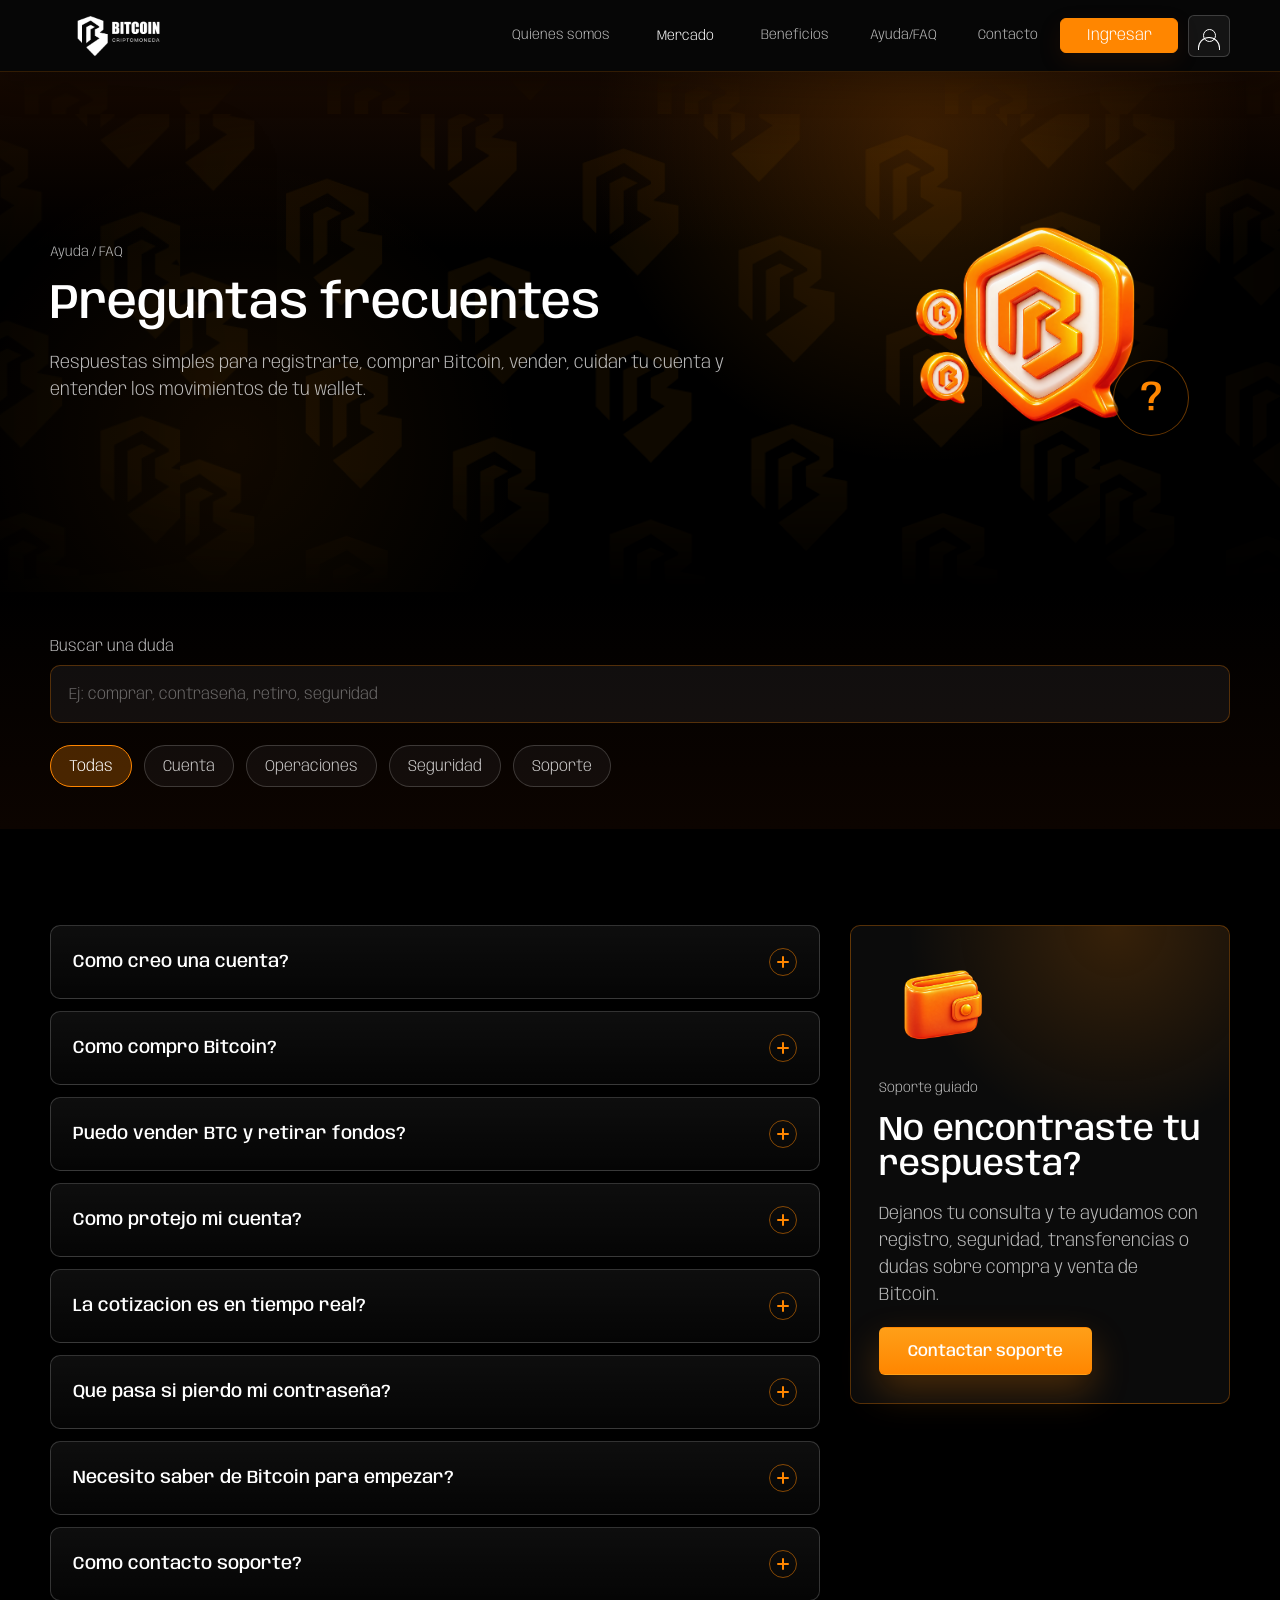
==== commit 818be6f2: "Actualizar recursos visuales del sitio" ====
--- a/Paginas/ayuda-faq.html
+++ b/Paginas/ayuda-faq.html
@@ -64,7 +64,7 @@
         <p>Respuestas simples para registrarte, comprar Bitcoin, vender, cuidar tu cuenta y entender los movimientos de tu wallet.</p>
       </div>
       <div class="faq-hero-visual reveal reveal-right" aria-hidden="true">
-        <img src="../assets/RecursosWeb/Escudo.png" alt="">
+        <img src="../assets/IconoNuevosWeb/IconoEscudo.png" alt="">
         <span>?</span>
       </div>
     </section>
@@ -145,7 +145,7 @@
       </div>
 
       <aside class="faq-support reveal reveal-right">
-        <img src="../assets/RecursosWeb/Billetera.png" alt="">
+        <img src="../assets/IconoNuevosWeb/IconoBilletera.png" alt="">
         <p class="eyebrow">Soporte guiado</p>
         <h2>No encontraste tu respuesta?</h2>
         <p>Dejanos tu consulta y te ayudamos con registro, seguridad, transferencias o dudas sobre compra y venta de Bitcoin.</p>
--- a/css/style.css
+++ b/css/style.css
@@ -3079,10 +3079,108 @@
 .dashboard-actions .button { width:100%; }
 .mobile-dock { display:none; }
 
+/* Movimiento y profundidad para la experiencia desktop. */
+.hero-ambient,
+.hero-ambient > * {
+  position:absolute;
+  pointer-events:none;
+}
+
+.hero-ambient { inset:0; z-index:-1; overflow:hidden; }
+.ambient-grid {
+  inset:0;
+  background-image:
+    linear-gradient(rgba(255,134,0,.045) 1px, transparent 1px),
+    linear-gradient(90deg, rgba(255,134,0,.045) 1px, transparent 1px);
+  background-size:70px 70px;
+  mask-image:radial-gradient(circle at 72% 48%, #000 0%, transparent 62%);
+  animation:gridDrift 18s linear infinite;
+}
+.ambient-orb { border-radius:50%; filter:blur(8px); }
+.orb-one { top:18%; right:9%; width:240px; height:240px; background:rgba(255,134,0,.12); animation:ambientFloat 9s ease-in-out infinite; }
+.orb-two { bottom:8%; left:38%; width:130px; height:130px; background:rgba(255,134,0,.07); animation:ambientFloat 7s 1.2s ease-in-out infinite reverse; }
+.ambient-ring { border:1px solid rgba(255,134,0,.16); border-radius:50%; }
+.ring-one { top:9%; right:2%; width:520px; height:520px; animation:slowSpin 28s linear infinite; }
+.ring-one::after { content:""; position:absolute; top:45px; left:63px; width:9px; height:9px; border-radius:50%; background:var(--orange); box-shadow:0 0 22px var(--orange); }
+.ring-two { right:10%; bottom:-36%; width:390px; height:390px; border-style:dashed; animation:slowSpin 20s linear infinite reverse; }
+
+.hero-proof { display:flex; gap:28px; margin-top:32px; padding-top:22px; border-top:1px solid rgba(255,255,255,.1); }
+.hero-proof span { display:grid; gap:4px; color:rgba(255,255,255,.48); font-size:11px; text-transform:uppercase; letter-spacing:.05em; }
+.hero-proof strong { color:#fff; font-size:19px; letter-spacing:0; }
+.hero-visual { perspective:1100px; }
+.market-dashboard {
+  --tilt-x:0deg;
+  --tilt-y:0deg;
+  transform:rotateX(var(--tilt-x)) rotateY(var(--tilt-y));
+  transform-style:preserve-3d;
+  will-change:transform;
+  transition:transform .18s ease-out, border-color .35s ease, box-shadow .35s ease;
+}
+.market-dashboard:hover { border-color:rgba(255,134,0,.3); box-shadow:0 38px 105px rgba(0,0,0,.72), 0 0 70px rgba(255,134,0,.13); }
+.market-dashboard > * { transform:translateZ(16px); }
+.market-dashboard::after {
+  content:"";
+  position:absolute;
+  inset:-50%;
+  z-index:3;
+  background:linear-gradient(110deg,transparent 42%,rgba(255,255,255,.06) 50%,transparent 58%);
+  transform:translateX(-55%) rotate(8deg);
+  animation:dashboardSheen 7s 2s ease-in-out infinite;
+  pointer-events:none;
+}
+.market-live { position:absolute; top:4px; right:92px; display:inline-flex; align-items:center; gap:7px; padding:7px 10px; border:1px solid rgba(255,134,0,.2); border-radius:999px; color:rgba(255,255,255,.72); background:rgba(255,134,0,.08); font-size:10px; text-transform:uppercase; letter-spacing:.08em; }
+.market-live i { width:7px; height:7px; border-radius:50%; background:#52e676; box-shadow:0 0 0 0 rgba(82,230,118,.6); animation:livePulse 1.8s ease-out infinite; }
+.desk-float { position:absolute; z-index:4; display:flex; align-items:center; gap:8px; padding:12px 16px; border:1px solid rgba(255,255,255,.13); border-radius:12px; color:rgba(255,255,255,.72); background:rgba(12,12,12,.82); box-shadow:0 14px 38px rgba(0,0,0,.34); backdrop-filter:blur(14px); font-size:12px; animation:badgeFloat 4.5s ease-in-out infinite; }
+.desk-float span { color:#52e676; font-size:9px; }
+.desk-float strong { color:var(--orange); font-size:16px; }
+.desk-float-top { top:68px; left:-45px; }
+.desk-float-bottom { right:-42px; bottom:92px; animation-delay:1.1s; }
+
+.chart-line { stroke-dasharray:900; stroke-dashoffset:900; animation:chartDraw 2.2s .5s cubic-bezier(.22,.8,.3,1) forwards; }
+.chart-area { opacity:0; animation:chartAreaIn 1.4s 1.25s ease forwards; }
+.price-chart circle { opacity:0; animation:pointIn .45s 2.45s ease forwards, pointGlow 2s 2.9s ease-in-out infinite; }
+.dashboard-head img { animation:coinHover 4.5s ease-in-out infinite; }
+.button-primary { position:relative; overflow:hidden; }
+.button-primary::after { content:""; position:absolute; top:-80%; left:-30%; width:18%; height:260%; background:rgba(255,255,255,.32); transform:rotate(22deg) translateX(-280%); transition:transform .65s ease; }
+.button-primary:hover::after { transform:rotate(22deg) translateX(780%); }
+.bitcoin-marquee:hover .marquee-track { animation-play-state:paused; }
+.trade-card,
+.ticker-grid article,
+.contact-card { transition:transform .35s ease, border-color .35s ease, box-shadow .35s ease; }
+.trade-card:hover,
+.contact-card:hover { border-color:rgba(255,134,0,.5); box-shadow:0 30px 90px rgba(0,0,0,.52),0 0 45px rgba(255,134,0,.07); transform:translateY(-6px); }
+.ticker-grid article:hover { border-color:rgba(255,134,0,.45); transform:translateY(-7px); box-shadow:0 16px 34px rgba(0,0,0,.28); }
+
+@keyframes gridDrift { to { transform:translate3d(70px,70px,0); } }
+@keyframes ambientFloat { 0%,100% { transform:translate3d(0,0,0) scale(1); } 50% { transform:translate3d(-28px,-22px,0) scale(1.12); } }
+@keyframes slowSpin { to { transform:rotate(360deg); } }
+@keyframes dashboardSheen { 0%,58% { transform:translateX(-55%) rotate(8deg); } 78%,100% { transform:translateX(55%) rotate(8deg); } }
+@keyframes livePulse { 70% { box-shadow:0 0 0 7px rgba(82,230,118,0); } 100% { box-shadow:0 0 0 0 rgba(82,230,118,0); } }
+@keyframes badgeFloat { 0%,100% { transform:translateY(0); } 50% { transform:translateY(-10px); } }
+@keyframes chartDraw { to { stroke-dashoffset:0; } }
+@keyframes chartAreaIn { to { opacity:1; } }
+@keyframes pointIn { to { opacity:1; } }
+@keyframes pointGlow { 0%,100% { filter:drop-shadow(0 0 2px rgba(255,134,0,.5)); } 50% { filter:drop-shadow(0 0 9px rgba(255,134,0,1)); } }
+@keyframes coinHover { 0%,100% { transform:translateY(0) rotate(0); } 50% { transform:translateY(-8px) rotate(3deg); } }
+
+@media (min-width:981px) {
+  .hero-copy.is-visible > * { animation:desktopRise .75s both; }
+  .hero-copy.is-visible > :nth-child(1) { animation-delay:.08s; }
+  .hero-copy.is-visible > :nth-child(2) { animation-delay:.18s; }
+  .hero-copy.is-visible > :nth-child(3) { animation-delay:.3s; }
+  .hero-copy.is-visible > :nth-child(4) { animation-delay:.42s; }
+  .hero-copy.is-visible > :nth-child(5) { animation-delay:.54s; }
+  @keyframes desktopRise { from { opacity:0; transform:translateY(22px); } to { opacity:1; transform:translateY(0); } }
+}
+
 @media (max-width: 860px) {
+  .hero-ambient,
+  .hero-proof,
+  .desk-float,
+  .market-live { display:none; }
   html { scroll-padding-top:64px; }
-  body { padding-bottom:78px; background:#030303; }
-  .topbar { position:fixed; width:100%; min-height:64px; padding:0 18px; justify-content:space-between; }
+  body { overflow-x:hidden; padding-bottom:0; background:#030303; }
+  .topbar { position:sticky; width:100%; min-height:64px; padding:0 18px; justify-content:space-between; }
   .menu-toggle { display:block; order:0; width:40px; height:40px; padding:0; background:transparent; }
   .brand { position:absolute; left:50%; min-width:0; transform:translateX(-50%); }
   .brand img { width:122px; height:42px; }
@@ -3090,39 +3188,66 @@
   .account-actions { margin-left:auto; }
   .account-icon-link { width:40px; height:40px; border-radius:50%; }
   .mobile-menu { top:64px; height:calc(100dvh - 64px); }
-  main { padding-top:64px; }
-  .hero { grid-template-columns:1fr; gap:34px; min-height:auto; padding:42px 20px 56px; }
-  .hero-copy { text-align:left; }
-  .hero-copy h1 { font-size:clamp(38px,10.5vw,54px); }
-  .hero-actions { display:none; }
+  main { padding-top:0; }
+  .hero {
+    grid-template-columns:1fr;
+    gap:26px;
+    min-height:auto;
+    padding:38px 20px 82px;
+    background:
+      radial-gradient(circle at 88% 18%, rgba(255,134,0,.2), transparent 30%),
+      linear-gradient(180deg, #120700 0%, #030303 48%, #000 100%);
+  }
+  .hero-copy { min-width:0; text-align:left; }
+  .hero-copy,
+  .hero-visual { width:100%; max-width:calc(100vw - 40px); }
+  .hero-copy h1 { max-width:620px; font-size:clamp(36px,8.6vw,48px); line-height:1.02; text-wrap:balance; }
+  .hero-copy > p:not(.eyebrow) { max-width:560px; }
+  .hero-actions { display:grid; grid-template-columns:repeat(2,minmax(0,1fr)); gap:10px; margin-top:24px; }
+  .hero-actions .button { width:100%; min-width:0; min-height:46px; padding:0 10px; font-size:13px; white-space:nowrap; }
   .hero-visual { width:100%; }
-  .market-dashboard { width:100%; max-width:520px; }
+  .market-dashboard { width:100%; max-width:100%; }
   .scroll-cue { display:none; }
   .mobile-dock {
-    position:fixed; right:0; bottom:0; left:0; z-index:60;
+    position:relative;
+    inset:auto;
+    z-index:2;
     display:grid; grid-template-columns:repeat(5,1fr); align-items:end;
-    height:76px; padding:8px 8px max(8px, env(safe-area-inset-bottom));
-    border-top:1px solid rgba(255,255,255,.1); background:rgba(8,8,8,.94); backdrop-filter:blur(18px);
-  }
-  .mobile-dock a { display:grid; place-items:center; gap:3px; color:rgba(255,255,255,.5); font-size:10px; }
-  .mobile-dock a span { font-size:23px; line-height:1; }
+    height:68px;
+    width:100%;
+    margin-top:16px;
+    padding:9px 8px 8px;
+    border:1px solid rgba(255,255,255,.13);
+    border-radius:22px;
+    background:rgba(8,8,8,.9);
+    box-shadow:0 12px 30px rgba(0,0,0,.38), inset 0 1px rgba(255,255,255,.04);
+    backdrop-filter:blur(20px);
+  }
+  .mobile-dock a { display:grid; min-width:0; place-items:center; gap:4px; color:rgba(255,255,255,.52); font-size:10px; line-height:1; }
+  .mobile-dock a span { font-size:20px; line-height:1; }
   .mobile-dock a.active { color:var(--orange); }
-  .mobile-dock .dock-main { align-self:center; width:58px; height:58px; margin:0 auto 16px; border-radius:50%; background:linear-gradient(145deg,#ff9e25,#ff7500); box-shadow:0 8px 25px rgba(255,134,0,.35); }
-  .mobile-dock .dock-main img { width:38px; }
+  .mobile-dock .dock-main { align-self:center; width:52px; height:52px; margin:0 auto 7px; border:2px solid rgba(255,255,255,.18); border-radius:50%; background:linear-gradient(145deg,#ff9e25,#ff7500); box-shadow:0 8px 25px rgba(255,134,0,.35); }
+  .mobile-dock .dock-main img { width:34px; }
 }
 
 @media (max-width: 520px) {
-  .hero { padding-top:28px; }
+  .hero { gap:22px; padding:26px 16px 74px; }
+  .hero-copy,
+  .hero-visual { max-width:calc(100vw - 32px); }
   .hero-copy .eyebrow { margin-bottom:10px; font-size:11px; }
-  .hero-copy h1 { margin-bottom:14px; }
-  .hero-copy > p:not(.eyebrow) { font-size:14px; }
-  .market-dashboard { padding:20px 18px; border-radius:18px; }
-  .dashboard-head strong { font-size:44px; }
-  .dashboard-head img { width:62px; }
-  .price-chart { height:175px; margin-top:18px; }
+  .hero-copy h1 { max-width:430px; margin-bottom:14px; font-size:clamp(34px,10.2vw,43px); }
+  .hero-copy > p:not(.eyebrow) { max-width:430px; font-size:14px; line-height:1.55; }
+  .hero-actions { grid-template-columns:1fr; margin-top:20px; }
+  .hero-actions .button-outline { display:none; }
+  .market-dashboard { padding:18px 16px; border-radius:20px; }
+  .dashboard-head strong { font-size:42px; }
+  .dashboard-head img { width:58px; }
+  .price-chart { height:150px; margin-top:16px; }
+  .chart-periods button { min-height:30px; font-size:11px; }
   .market-stats { margin:16px 0; padding:15px 0; }
   .market-stats div { padding:0 10px; }
   .market-stats strong { font-size:18px; }
   .market-stats span { font-size:10px; }
   .dashboard-actions .button { min-height:46px; }
-}
+  .mobile-dock { width:100%; }
+}
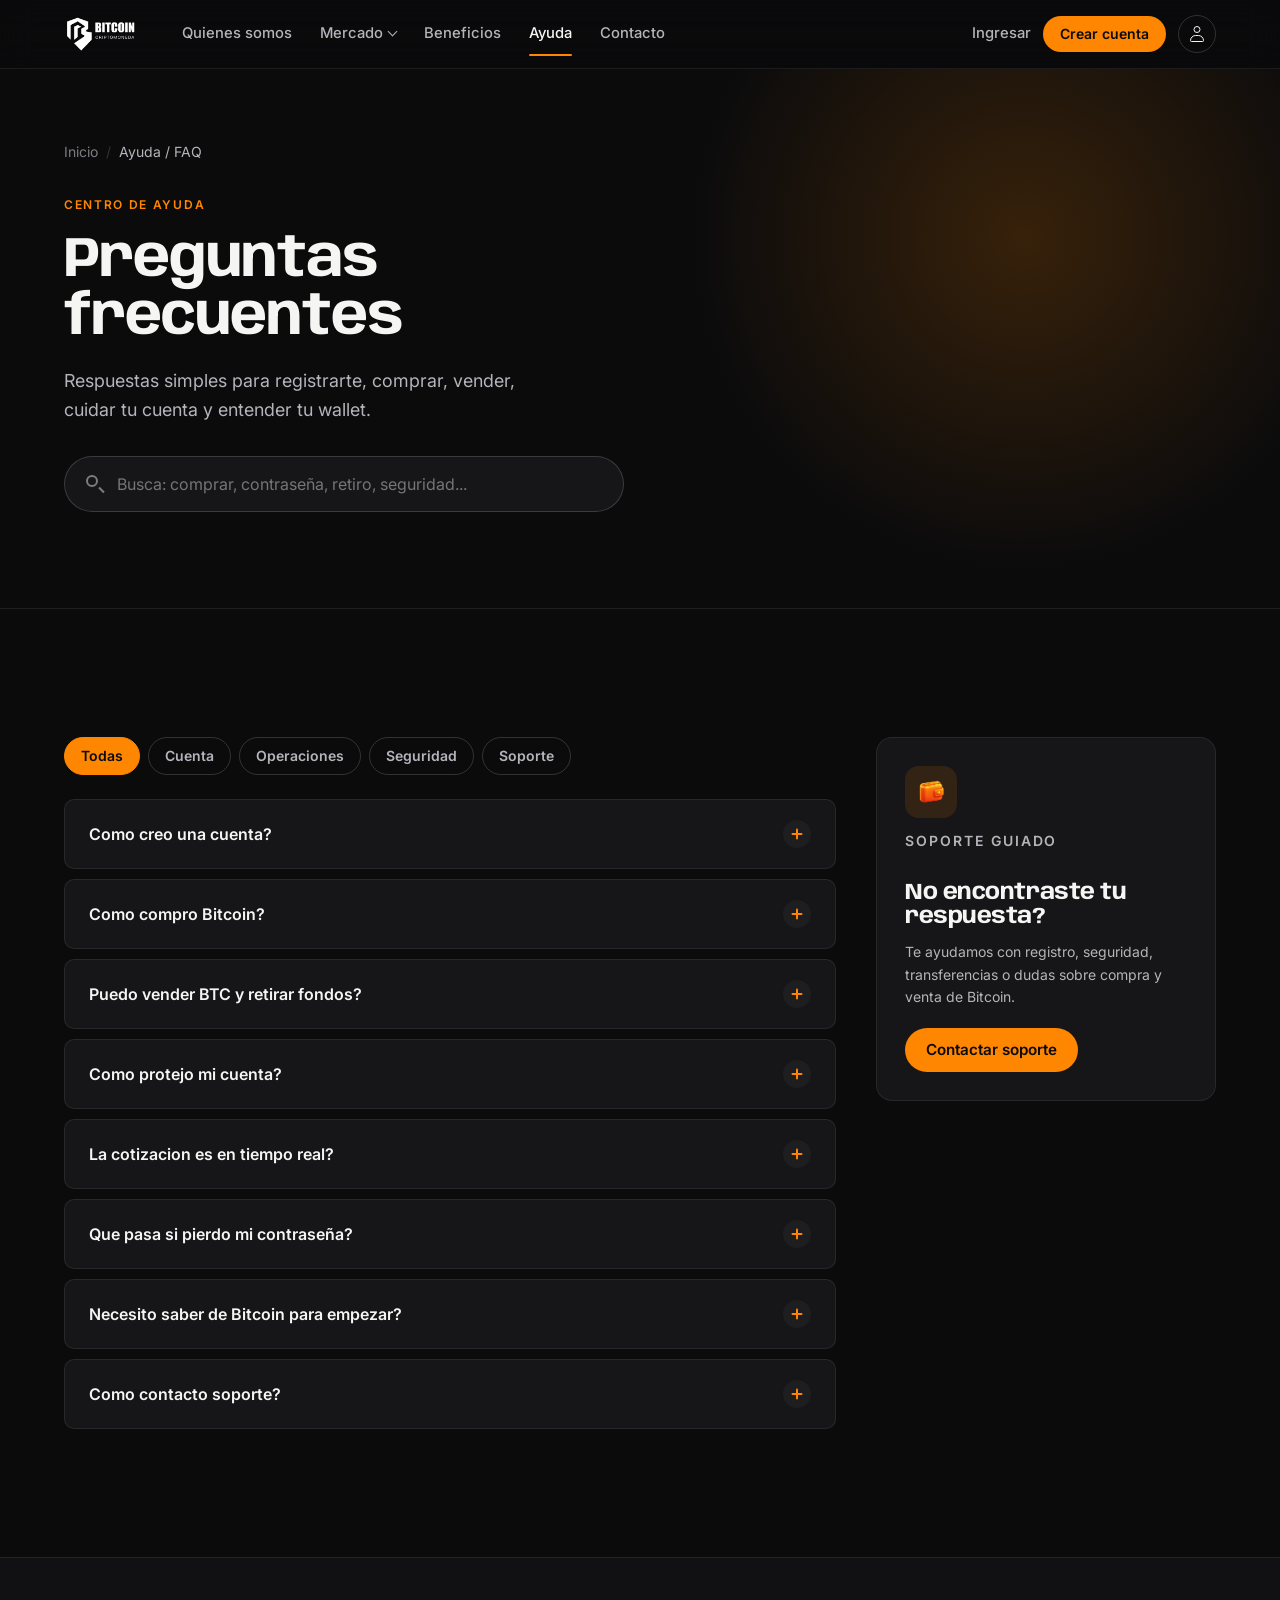
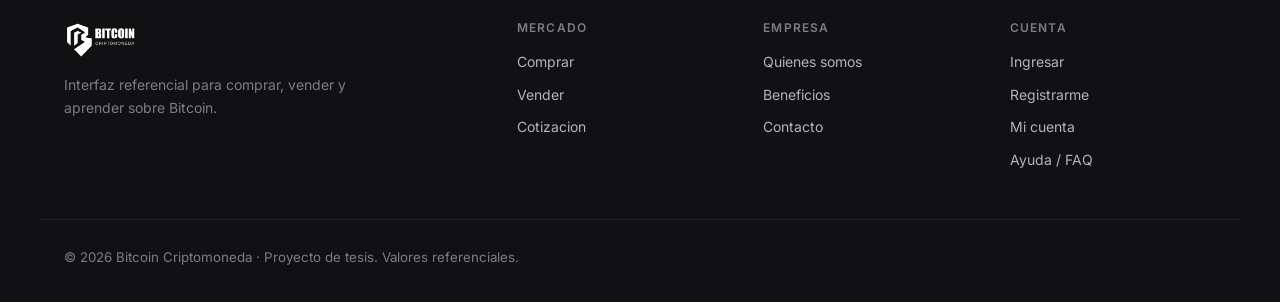
==== commit 7a9429c2: "Rediseñar paginas internas con el sistema visual del home Las 9 paginas comparten header, footer y c" ====
--- a/Paginas/ayuda-faq.html
+++ b/Paginas/ayuda-faq.html
@@ -3,156 +3,187 @@
 <head>
   <meta charset="UTF-8">
   <meta name="viewport" content="width=device-width, initial-scale=1.0">
-  <title>Ayuda FAQ | Bitcoin Tesis</title>
+  <title>Ayuda / FAQ | Bitcoin Criptomoneda</title>
+  <meta name="description" content="Preguntas frecuentes sobre cuenta, operaciones, seguridad y soporte.">
   <link rel="icon" type="image/png" href="../assets/Logo/IsoBlanco.png">
-  <link rel="stylesheet" href="../css/style.css">
+  <link rel="preconnect" href="https://fonts.googleapis.com">
+  <link rel="preconnect" href="https://fonts.gstatic.com" crossorigin>
+  <link href="https://fonts.googleapis.com/css2?family=Anybody:wght@400;600;700&family=Inter:wght@400;500;600&display=swap" rel="stylesheet">
+  <link rel="stylesheet" href="../css/site.css">
+  <link rel="stylesheet" href="../css/pages.css">
 </head>
 <body>
+  <a class="skip-link" href="#main">Saltar al contenido</a>
+
   <header class="topbar">
-    <button class="menu-toggle" type="button" aria-label="Abrir menu" aria-expanded="false" aria-controls="mobile-menu">
-      <span></span><span></span><span></span>
-    </button>
-    <a class="brand" href="../index.html" aria-label="Bitcoin Tesis inicio">
-      <img src="../assets/Logo/LogoBlanco.png" alt="Bitcoin">
-      <span>Bitcoin</span>
-    </a>
-    <nav class="desktop-nav" aria-label="Menu principal">
-      <a href="quienes-somos.html">Quienes somos</a>
-      <div class="nav-dropdown">
-        <button type="button">Mercado</button>
-        <div class="nav-dropdown-menu">
-          <a href="comprar.html">Comprar</a>
-          <a href="vender.html">Vender</a>
+    <div class="topbar-inner">
+      <a class="brand" href="../index.html" aria-label="Bitcoin inicio">
+        <img src="../assets/Logo/LogoBlanco.png" alt="Bitcoin">
+      </a>
+
+      <nav class="desktop-nav" aria-label="Menu principal">
+        <a href="quienes-somos.html">Quienes somos</a>
+        <div class="nav-dropdown">
+          <button type="button">Mercado <span class="chevron" aria-hidden="true"></span></button>
+          <div class="nav-dropdown-menu">
+            <a href="comprar.html"><strong>Comprar</strong><small>Adquiri BTC con USD o ARS</small></a>
+            <a href="vender.html"><strong>Vender</strong><small>Converti BTC a tu moneda</small></a>
+          </div>
         </div>
-      </div>
-      <a href="beneficios.html">Beneficios</a>
-      <a href="ayuda-faq.html">Ayuda/FAQ</a>
-      <a href="contacto.html">Contacto</a>
-    </nav>
-    <div class="account-actions">
-      <a class="login-link" href="ingresar.html">Ingresar</a>
-      <div class="account-menu">
-        <button class="account-icon-link" type="button" aria-label="Abrir menu de cuenta" aria-expanded="false">
-          <span class="account-icon"></span>
+        <a href="beneficios.html">Beneficios</a>
+        <a href="ayuda-faq.html" aria-current="page">Ayuda</a>
+        <a href="contacto.html">Contacto</a>
+      </nav>
+
+      <div class="account-actions">
+        <a class="login-link" href="ingresar.html">Ingresar</a>
+        <a class="button button-primary button-sm register-link" href="registro.html">Crear cuenta</a>
+        <div class="account-menu">
+          <button class="account-icon-link" type="button" aria-label="Abrir menu de cuenta" aria-expanded="false">
+            <span class="account-icon"></span>
+          </button>
+          <div class="account-dropdown">
+            <div class="account-dropdown-title"><span class="account-icon"></span><strong data-session-greeting>Hola!</strong></div>
+            <a href="mi-cuenta.html">Mi cuenta</a>
+            <a href="registro.html">Registrarme</a>
+            <a href="ingresar.html" data-logout>Cerrar sesion</a>
+          </div>
+        </div>
+        <button class="menu-toggle" type="button" aria-label="Abrir menu" aria-expanded="false" aria-controls="mobile-menu">
+          <span></span>
+          <span></span>
+          <span></span>
         </button>
-        <div class="account-dropdown">
-          <div class="account-dropdown-title"><span class="account-icon"></span><strong data-session-greeting>Hola!</strong></div>
-          <a href="mi-cuenta.html">Mi cuenta</a>
-          <a href="registro.html">Registrarme</a>
-          <a href="ingresar.html" data-logout>Cerrar sesion</a>
-        </div>
       </div>
     </div>
   </header>
 
   <nav class="mobile-menu" id="mobile-menu" aria-label="Menu mobile">
+    <p class="mobile-menu-label">Explorar</p>
     <a href="../index.html">Inicio</a>
     <a href="quienes-somos.html">Quienes somos</a>
-    <a href="comprar.html">Comprar</a>
-    <a href="vender.html">Vender</a>
     <a href="beneficios.html">Beneficios</a>
-    <a href="ayuda-faq.html">Ayuda/FAQ</a>
+    <a href="ayuda-faq.html" aria-current="page">Ayuda / FAQ</a>
     <a href="contacto.html">Contacto</a>
-    <a href="ingresar.html">Mi cuenta</a>
+    <p class="mobile-menu-label">Mercado</p>
+    <a href="comprar.html">Comprar BTC</a>
+    <a href="vender.html">Vender BTC</a>
+    <div class="mobile-menu-actions">
+      <a class="button button-outline" href="ingresar.html">Ingresar</a>
+      <a class="button button-primary" href="registro.html">Crear cuenta</a>
+    </div>
   </nav>
 
-  <main class="faq-page">
-    <section class="faq-hero section-pattern">
-      <div class="faq-hero-copy reveal reveal-left">
-        <p class="eyebrow">Ayuda / FAQ</p>
-        <h1>Preguntas frecuentes</h1>
-        <p>Respuestas simples para registrarte, comprar Bitcoin, vender, cuidar tu cuenta y entender los movimientos de tu wallet.</p>
-      </div>
-      <div class="faq-hero-visual reveal reveal-right" aria-hidden="true">
-        <img src="../assets/IconoNuevosWeb/IconoEscudo.png" alt="">
-        <span>?</span>
+  <main id="main">
+    <section class="page-hero">
+      <div class="hero-glow" aria-hidden="true"></div>
+      <div class="container">
+        <ol class="breadcrumb">
+            <li><a href="../index.html">Inicio</a></li>
+            <li><span aria-current="page">Ayuda / FAQ</span></li>
+          </ol>
+        <div class="page-hero-grid is-single reveal">
+          <div>
+            <p class="eyebrow">Centro de ayuda</p>
+            <h1>Preguntas frecuentes</h1>
+            <p class="lead">Respuestas simples para registrarte, comprar, vender, cuidar tu cuenta y entender tu wallet.</p>
+            <div class="search-field">
+              <label class="is-hidden" for="faq-search-input">Buscar una duda</label>
+              <input id="faq-search-input" type="search" placeholder="Busca: comprar, contraseña, retiro, seguridad...">
+            </div>
+          </div>
+        </div>
       </div>
     </section>
 
-    <section class="faq-tools">
-      <div class="faq-search reveal">
-        <label for="faq-search-input">Buscar una duda</label>
-        <input id="faq-search-input" type="search" placeholder="Ej: comprar, contraseña, retiro, seguridad">
-      </div>
+    <section class="section">
+      <div class="container faq-layout">
+        <div class="reveal">
+          <div class="faq-categories" aria-label="Categorias de preguntas">
+            <button class="faq-filter active" type="button" data-filter="all">Todas</button>
+            <button class="faq-filter" type="button" data-filter="cuenta">Cuenta</button>
+            <button class="faq-filter" type="button" data-filter="operaciones">Operaciones</button>
+            <button class="faq-filter" type="button" data-filter="seguridad">Seguridad</button>
+            <button class="faq-filter" type="button" data-filter="soporte">Soporte</button>
+          </div>
+          <div class="faq-accordion">
+            <article class="faq-row" data-category="cuenta">
+              <button type="button"><span>Como creo una cuenta?</span><i aria-hidden="true"></i></button>
+              <p>Entra a Crear cuenta, completa tus datos y valida tu email o telefono. Luego vas a poder acceder al panel de compra y venta.</p>
+            </article>
+            <article class="faq-row" data-category="operaciones">
+              <button type="button"><span>Como compro Bitcoin?</span><i aria-hidden="true"></i></button>
+              <p>Elegis Comprar, ingresas el monto en USD o ARS, revisas la cotizacion estimada y confirmas la operacion cuando estes de acuerdo.</p>
+            </article>
+            <article class="faq-row" data-category="operaciones">
+              <button type="button"><span>Puedo vender BTC y retirar fondos?</span><i aria-hidden="true"></i></button>
+              <p>Si. El flujo contempla venta de BTC, saldo disponible y retiro hacia una cuenta verificada. La disponibilidad puede depender de la validacion de tu cuenta.</p>
+            </article>
+            <article class="faq-row" data-category="seguridad">
+              <button type="button"><span>Como protejo mi cuenta?</span><i aria-hidden="true"></i></button>
+              <p>Usa una contraseña fuerte, no compartas codigos, activa una segunda validacion cuando este disponible y revisa siempre que estes en el sitio correcto.</p>
+            </article>
+            <article class="faq-row" data-category="operaciones">
+              <button type="button"><span>La cotizacion es en tiempo real?</span><i aria-hidden="true"></i></button>
+              <p>La interfaz actual usa valores referenciales para maqueta. Queda preparada para conectarse a una API de mercado y actualizar precios en vivo.</p>
+            </article>
+            <article class="faq-row" data-category="seguridad">
+              <button type="button"><span>Que pasa si pierdo mi contraseña?</span><i aria-hidden="true"></i></button>
+              <p>Podes iniciar el proceso de recuperacion desde la pantalla de ingreso. Por seguridad, se validara tu identidad antes de restablecer el acceso.</p>
+            </article>
+            <article class="faq-row" data-category="cuenta">
+              <button type="button"><span>Necesito saber de Bitcoin para empezar?</span><i aria-hidden="true"></i></button>
+              <p>No. La plataforma muestra montos, comisiones, saldos y pasos de forma clara antes de confirmar cualquier accion.</p>
+            </article>
+            <article class="faq-row" data-category="soporte">
+              <button type="button"><span>Como contacto soporte?</span><i aria-hidden="true"></i></button>
+              <p>Desde la pagina de contacto podes enviarnos tu consulta por formulario. Te respondemos con una guia clara.</p>
+            </article>
+            <p class="faq-empty">No encontramos preguntas con esa busqueda. Proba con otra palabra o escribinos.</p>
+          </div>
+        </div>
 
-      <div class="faq-categories reveal" aria-label="Categorias de preguntas">
-        <button class="faq-filter active" type="button" data-filter="all">Todas</button>
-        <button class="faq-filter" type="button" data-filter="cuenta">Cuenta</button>
-        <button class="faq-filter" type="button" data-filter="operaciones">Operaciones</button>
-        <button class="faq-filter" type="button" data-filter="seguridad">Seguridad</button>
-        <button class="faq-filter" type="button" data-filter="soporte">Soporte</button>
+        <aside class="support-card card reveal">
+          <img src="../assets/IconoNuevosWeb/IconoBilletera.png" alt="">
+          <p class="eyebrow">Soporte guiado</p>
+          <h2>No encontraste tu respuesta?</h2>
+          <p>Te ayudamos con registro, seguridad, transferencias o dudas sobre compra y venta de Bitcoin.</p>
+          <a class="button button-primary" href="contacto.html">Contactar soporte</a>
+        </aside>
       </div>
     </section>
+  </main>
 
-    <section class="faq-content">
-      <div class="faq-accordion reveal">
-        <article class="faq-row" data-category="cuenta">
-          <button type="button">
-            <span>Como creo una cuenta?</span>
-            <i></i>
-          </button>
-          <p>Ingresa desde el boton Ingresar, completa tus datos y valida tu email o telefono. Luego vas a poder acceder al panel de compra y venta.</p>
-        </article>
-        <article class="faq-row" data-category="operaciones">
-          <button type="button">
-            <span>Como compro Bitcoin?</span>
-            <i></i>
-          </button>
-          <p>Elegis Comprar, ingresas el monto en USD o ARS, revisas la cotizacion estimada y confirmas la operacion cuando estes de acuerdo.</p>
-        </article>
-        <article class="faq-row" data-category="operaciones">
-          <button type="button">
-            <span>Puedo vender BTC y retirar fondos?</span>
-            <i></i>
-          </button>
-          <p>Si. El flujo contempla venta de BTC, saldo disponible y retiro hacia una cuenta verificada. La disponibilidad puede depender de la validacion de tu cuenta.</p>
-        </article>
-        <article class="faq-row" data-category="seguridad">
-          <button type="button">
-            <span>Como protejo mi cuenta?</span>
-            <i></i>
-          </button>
-          <p>Usa una contraseña fuerte, no compartas codigos, activa una segunda validacion cuando este disponible y revisa siempre que estes en el sitio correcto.</p>
-        </article>
-        <article class="faq-row" data-category="operaciones">
-          <button type="button">
-            <span>La cotizacion es en tiempo real?</span>
-            <i></i>
-          </button>
-          <p>La interfaz actual usa valores referenciales para maqueta. Queda preparada para conectarse a una API de mercado y actualizar precios en vivo.</p>
-        </article>
-        <article class="faq-row" data-category="seguridad">
-          <button type="button">
-            <span>Que pasa si pierdo mi contraseña?</span>
-            <i></i>
-          </button>
-          <p>Podes iniciar el proceso de recuperacion desde la pantalla de ingreso. Por seguridad, se validara tu identidad antes de restablecer el acceso.</p>
-        </article>
-        <article class="faq-row" data-category="cuenta">
-          <button type="button">
-            <span>Necesito saber de Bitcoin para empezar?</span>
-            <i></i>
-          </button>
-          <p>No. La plataforma esta pensada para mostrar montos, comisiones, saldos y pasos de forma clara antes de confirmar cualquier accion.</p>
-        </article>
-        <article class="faq-row" data-category="soporte">
-          <button type="button">
-            <span>Como contacto soporte?</span>
-            <i></i>
-          </button>
-          <p>Podes usar la pagina de contacto para sumar WhatsApp, email, redes o un formulario de atencion. Este bloque queda listo para datos reales.</p>
-        </article>
+  <footer class="footer">
+    <div class="container footer-grid">
+      <div class="footer-brand">
+        <img src="../assets/Logo/LogoBlanco.png" alt="Bitcoin">
+        <p>Interfaz referencial para comprar, vender y aprender sobre Bitcoin.</p>
       </div>
-
-      <aside class="faq-support reveal reveal-right">
-        <img src="../assets/IconoNuevosWeb/IconoBilletera.png" alt="">
-        <p class="eyebrow">Soporte guiado</p>
-        <h2>No encontraste tu respuesta?</h2>
-        <p>Dejanos tu consulta y te ayudamos con registro, seguridad, transferencias o dudas sobre compra y venta de Bitcoin.</p>
-        <a class="button button-primary" href="contacto.html">Contactar soporte</a>
-      </aside>
-    </section>
-  </main>
+      <nav aria-label="Mercado">
+        <h4>Mercado</h4>
+        <a href="comprar.html">Comprar</a>
+        <a href="vender.html">Vender</a>
+        <a href="../index.html#mercado">Cotizacion</a>
+      </nav>
+      <nav aria-label="Empresa">
+        <h4>Empresa</h4>
+        <a href="quienes-somos.html">Quienes somos</a>
+        <a href="beneficios.html">Beneficios</a>
+        <a href="contacto.html">Contacto</a>
+      </nav>
+      <nav aria-label="Cuenta">
+        <h4>Cuenta</h4>
+        <a href="ingresar.html">Ingresar</a>
+        <a href="registro.html">Registrarme</a>
+        <a href="mi-cuenta.html">Mi cuenta</a>
+        <a href="ayuda-faq.html">Ayuda / FAQ</a>
+      </nav>
+    </div>
+    <div class="container footer-bottom">
+      <small>© 2026 Bitcoin Criptomoneda · Proyecto de tesis. Valores referenciales.</small>
+    </div>
+  </footer>
 
   <script src="../js/script.js"></script>
 </body>
--- a/css/site.css
+++ b/css/site.css
@@ -0,0 +1,1602 @@
+/* ==========================================================
+   Home — sistema visual
+   1. Tokens   2. Base   3. Componentes   4. Secciones   5. Responsive
+   ========================================================== */
+
+/* 1. Tokens ------------------------------------------------ */
+:root {
+  --orange: #FF8600;
+  --orange-hover: #ff9a2e;
+  --orange-soft: rgba(255, 134, 0, 0.12);
+  --green: #3ddc84;
+  --green-soft: rgba(61, 220, 132, 0.12);
+  --red: #ff5c5c;
+  --red-soft: rgba(255, 92, 92, 0.12);
+
+  --bg: #0b0b0c;
+  --bg-alt: #111113;
+  --surface: #161618;
+  --surface-2: #1e1e21;
+  --border: rgba(255, 255, 255, 0.08);
+  --border-strong: rgba(255, 255, 255, 0.16);
+
+  --text: #f5f5f4;
+  --text-2: #b4b4bb;
+  --text-3: #7c7c85;
+
+  --font-display: "Anybody", "Inter", system-ui, sans-serif;
+  --font-body: "Inter", system-ui, -apple-system, "Segoe UI", sans-serif;
+
+  /* Escala tipografica: display > h2 > h3 > lead > body > small > label */
+  --fs-display: clamp(2.5rem, 5.2vw, 4.25rem);
+  --fs-h2: clamp(1.85rem, 3.4vw, 2.75rem);
+  --fs-h3: 1.125rem;
+  --fs-lead: clamp(1.05rem, 1.4vw, 1.2rem);
+  --fs-body: 1rem;
+  --fs-small: 0.875rem;
+  --fs-label: 0.75rem;
+
+  --space-section: clamp(72px, 10vw, 128px);
+  --radius: 16px;
+  --radius-sm: 10px;
+  --radius-pill: 999px;
+  --max: 1200px;
+  --header-h: 68px;
+  --ease: cubic-bezier(0.2, 0.7, 0.2, 1);
+}
+
+/* 2. Base -------------------------------------------------- */
+*,
+*::before,
+*::after {
+  box-sizing: border-box;
+}
+
+html {
+  scroll-behavior: smooth;
+  scroll-padding-top: var(--header-h);
+}
+
+body {
+  margin: 0;
+  background: var(--bg);
+  color: var(--text);
+  font-family: var(--font-body);
+  font-size: var(--fs-body);
+  line-height: 1.6;
+  -webkit-font-smoothing: antialiased;
+}
+
+body.menu-open {
+  overflow: hidden;
+}
+
+img {
+  display: block;
+  max-width: 100%;
+}
+
+a {
+  color: inherit;
+  text-decoration: none;
+}
+
+button,
+input,
+select,
+textarea {
+  font: inherit;
+  color: inherit;
+}
+
+h1,
+h2,
+h3,
+h4 {
+  margin: 0;
+  font-family: var(--font-display);
+  font-weight: 700;
+  line-height: 1.08;
+  letter-spacing: -0.02em;
+}
+
+p {
+  margin: 0;
+}
+
+:focus-visible {
+  outline: 2px solid var(--orange);
+  outline-offset: 3px;
+  border-radius: 6px;
+}
+
+.is-hidden {
+  display: none !important;
+}
+
+.skip-link {
+  position: absolute;
+  left: 16px;
+  top: -60px;
+  z-index: 100;
+  padding: 10px 16px;
+  border-radius: var(--radius-sm);
+  background: var(--orange);
+  color: #000;
+  font-weight: 600;
+}
+
+.skip-link:focus {
+  top: 12px;
+}
+
+.container {
+  width: 100%;
+  max-width: var(--max);
+  margin: 0 auto;
+  padding: 0 24px;
+}
+
+.center {
+  display: flex;
+  justify-content: center;
+  margin-top: 40px;
+}
+
+.text-accent {
+  color: var(--orange);
+}
+
+/* 3. Componentes ------------------------------------------- */
+
+/* Botones */
+.button {
+  display: inline-flex;
+  align-items: center;
+  justify-content: center;
+  gap: 8px;
+  min-height: 44px;
+  padding: 0 20px;
+  border: 1px solid transparent;
+  border-radius: var(--radius-pill);
+  background: transparent;
+  font-size: 0.95rem;
+  font-weight: 600;
+  white-space: nowrap;
+  cursor: pointer;
+  transition: background 0.2s, border-color 0.2s, color 0.2s, transform 0.2s var(--ease);
+}
+
+.button:active {
+  transform: translateY(1px);
+}
+
+.button-sm {
+  min-height: 36px;
+  padding: 0 16px;
+  font-size: var(--fs-small);
+}
+
+.button-lg {
+  min-height: 52px;
+  padding: 0 28px;
+  font-size: 1rem;
+}
+
+.button-primary {
+  background: var(--orange);
+  color: #0b0b0c;
+}
+
+.button-primary:hover {
+  background: var(--orange-hover);
+}
+
+.button-outline {
+  border-color: var(--border-strong);
+  color: var(--text);
+}
+
+.button-outline:hover {
+  border-color: var(--text-2);
+  background: rgba(255, 255, 255, 0.04);
+}
+
+.button-ghost {
+  color: var(--text);
+}
+
+.button-ghost:hover {
+  background: rgba(255, 255, 255, 0.06);
+}
+
+.button-dark {
+  background: #0b0b0c;
+  color: #fff;
+}
+
+.button-dark:hover {
+  background: #222;
+}
+
+.button-on-accent {
+  border-color: rgba(0, 0, 0, 0.35);
+  color: #0b0b0c;
+}
+
+.button-on-accent:hover {
+  background: rgba(0, 0, 0, 0.08);
+}
+
+.full-button {
+  width: 100%;
+}
+
+.text-link {
+  color: var(--orange);
+  font-size: var(--fs-small);
+  font-weight: 600;
+}
+
+.text-link:hover {
+  text-decoration: underline;
+}
+
+/* Tarjeta base */
+.card {
+  background: var(--surface);
+  border: 1px solid var(--border);
+  border-radius: var(--radius);
+}
+
+/* Etiquetas */
+.label {
+  color: var(--text-3);
+  font-size: var(--fs-label);
+  font-weight: 500;
+  letter-spacing: 0.08em;
+  text-transform: uppercase;
+}
+
+.eyebrow {
+  display: inline-flex;
+  align-items: center;
+  gap: 10px;
+  margin-bottom: 16px;
+  color: var(--orange);
+  font-size: var(--fs-label);
+  font-weight: 600;
+  letter-spacing: 0.14em;
+  text-transform: uppercase;
+}
+
+.eyebrow span {
+  display: inline-grid;
+  place-items: center;
+  min-width: 28px;
+  height: 22px;
+  padding: 0 6px;
+  border-radius: 6px;
+  background: var(--orange-soft);
+  font-variant-numeric: tabular-nums;
+  letter-spacing: 0.02em;
+}
+
+.pill {
+  display: inline-flex;
+  align-items: center;
+  gap: 8px;
+  padding: 6px 14px;
+  border: 1px solid var(--border-strong);
+  border-radius: var(--radius-pill);
+  background: rgba(255, 255, 255, 0.03);
+  color: var(--text-2);
+  font-size: var(--fs-small);
+}
+
+.dot {
+  width: 8px;
+  height: 8px;
+  border-radius: 50%;
+  background: var(--green);
+  box-shadow: 0 0 0 4px var(--green-soft);
+}
+
+.badge {
+  display: inline-flex;
+  align-items: center;
+  padding: 4px 10px;
+  border-radius: var(--radius-pill);
+  background: rgba(255, 255, 255, 0.06);
+  color: var(--text-2);
+  font-size: var(--fs-label);
+  font-weight: 600;
+}
+
+.badge-up {
+  background: var(--green-soft);
+  color: var(--green);
+}
+
+.tag {
+  display: inline-block;
+  padding: 3px 10px;
+  border-radius: 6px;
+  font-size: var(--fs-label);
+  font-weight: 600;
+}
+
+.tag-buy {
+  background: var(--green-soft);
+  color: var(--green);
+}
+
+.tag-sell {
+  background: var(--red-soft);
+  color: var(--red);
+}
+
+.up {
+  color: var(--green);
+}
+
+/* Control segmentado (tabs / periodos) */
+.segmented {
+  display: flex;
+  gap: 4px;
+  padding: 4px;
+  border-radius: var(--radius-pill);
+  background: var(--bg);
+  border: 1px solid var(--border);
+}
+
+.segmented button {
+  flex: 1;
+  min-height: 34px;
+  border: 0;
+  border-radius: var(--radius-pill);
+  background: transparent;
+  color: var(--text-2);
+  font-size: var(--fs-small);
+  font-weight: 600;
+  cursor: pointer;
+  transition: background 0.2s, color 0.2s;
+}
+
+.segmented button:hover {
+  color: var(--text);
+}
+
+.segmented button.active {
+  background: var(--surface-2);
+  color: var(--text);
+  box-shadow: 0 1px 2px rgba(0, 0, 0, 0.4);
+}
+
+/* Encabezado de seccion */
+.section {
+  padding: var(--space-section) 0;
+}
+
+.section-alt {
+  background: var(--bg-alt);
+  border-block: 1px solid var(--border);
+}
+
+.section-head h2 {
+  max-width: 18ch;
+  font-size: var(--fs-h2);
+}
+
+.section-lead {
+  max-width: 52ch;
+  margin-top: 16px;
+  color: var(--text-2);
+  font-size: var(--fs-lead);
+}
+
+.section-head-row {
+  display: grid;
+  grid-template-columns: 1.1fr 1fr;
+  align-items: end;
+  gap: 32px;
+  margin-bottom: 48px;
+}
+
+.section-head-row .section-lead {
+  margin-top: 0;
+}
+
+.section-head-center {
+  margin-bottom: 56px;
+  text-align: center;
+}
+
+.section-head-center h2,
+.section-head-center .section-lead {
+  margin-inline: auto;
+}
+
+.split {
+  display: grid;
+  grid-template-columns: 1fr 1fr;
+  align-items: center;
+  gap: clamp(40px, 6vw, 96px);
+}
+
+/* Animacion de entrada */
+.reveal {
+  opacity: 0;
+  transform: translateY(20px);
+  transition: opacity 0.7s var(--ease), transform 0.7s var(--ease);
+}
+
+.reveal.is-visible {
+  opacity: 1;
+  transform: none;
+}
+
+/* 4. Secciones --------------------------------------------- */
+
+/* Header */
+.topbar {
+  position: sticky;
+  top: 0;
+  z-index: 50;
+  background: rgba(11, 11, 12, 0.72);
+  border-bottom: 1px solid var(--border);
+  backdrop-filter: saturate(160%) blur(16px);
+  -webkit-backdrop-filter: saturate(160%) blur(16px);
+}
+
+.topbar-inner {
+  display: flex;
+  align-items: center;
+  gap: 32px;
+  max-width: var(--max);
+  height: var(--header-h);
+  margin: 0 auto;
+  padding: 0 24px;
+}
+
+.brand img {
+  width: auto;
+  height: 36px;
+}
+
+.desktop-nav {
+  display: flex;
+  align-items: center;
+  gap: 4px;
+  margin-right: auto;
+}
+
+.desktop-nav > a,
+.nav-dropdown > button {
+  display: inline-flex;
+  align-items: center;
+  gap: 6px;
+  padding: 8px 12px;
+  border: 0;
+  border-radius: 8px;
+  background: none;
+  color: var(--text-2);
+  font-size: 0.925rem;
+  font-weight: 500;
+  cursor: pointer;
+  transition: color 0.2s, background 0.2s;
+}
+
+.desktop-nav > a:hover,
+.nav-dropdown > button:hover,
+.nav-dropdown:focus-within > button {
+  color: var(--text);
+  background: rgba(255, 255, 255, 0.05);
+}
+
+.chevron {
+  width: 7px;
+  height: 7px;
+  border-right: 1.5px solid currentColor;
+  border-bottom: 1.5px solid currentColor;
+  transform: translateY(-2px) rotate(45deg);
+}
+
+.nav-dropdown {
+  position: relative;
+}
+
+.nav-dropdown-menu {
+  position: absolute;
+  top: calc(100% + 8px);
+  left: 0;
+  display: grid;
+  gap: 2px;
+  min-width: 240px;
+  padding: 6px;
+  border: 1px solid var(--border);
+  border-radius: var(--radius-sm);
+  background: var(--surface);
+  box-shadow: 0 20px 40px rgba(0, 0, 0, 0.5);
+  opacity: 0;
+  visibility: hidden;
+  transform: translateY(-4px);
+  transition: opacity 0.2s, transform 0.2s, visibility 0.2s;
+}
+
+.nav-dropdown-menu::before {
+  content: "";
+  position: absolute;
+  inset: -10px 0 auto;
+  height: 10px;
+}
+
+.nav-dropdown:hover .nav-dropdown-menu,
+.nav-dropdown:focus-within .nav-dropdown-menu {
+  opacity: 1;
+  visibility: visible;
+  transform: none;
+}
+
+.nav-dropdown-menu a {
+  display: grid;
+  padding: 10px 12px;
+  border-radius: 8px;
+}
+
+.nav-dropdown-menu a:hover {
+  background: var(--surface-2);
+}
+
+.nav-dropdown-menu strong {
+  font-size: 0.925rem;
+  font-weight: 600;
+}
+
+.nav-dropdown-menu small {
+  color: var(--text-3);
+  font-size: 0.8rem;
+}
+
+.account-actions {
+  display: flex;
+  align-items: center;
+  gap: 12px;
+}
+
+.login-link {
+  color: var(--text-2);
+  font-size: 0.925rem;
+  font-weight: 500;
+}
+
+.login-link:hover {
+  color: var(--text);
+}
+
+.account-menu {
+  position: relative;
+}
+
+.account-icon-link {
+  display: grid;
+  place-items: center;
+  width: 38px;
+  height: 38px;
+  border: 1px solid var(--border-strong);
+  border-radius: 50%;
+  background: transparent;
+  cursor: pointer;
+}
+
+.account-icon-link:hover {
+  background: rgba(255, 255, 255, 0.05);
+}
+
+.account-icon {
+  position: relative;
+  display: inline-block;
+  width: 16px;
+  height: 16px;
+}
+
+.account-icon::before,
+.account-icon::after {
+  content: "";
+  position: absolute;
+  left: 50%;
+  border: 1.5px solid currentColor;
+  transform: translateX(-50%);
+}
+
+.account-icon::before {
+  top: 0;
+  width: 7px;
+  height: 7px;
+  border-radius: 50%;
+}
+
+.account-icon::after {
+  bottom: 0;
+  width: 14px;
+  height: 7px;
+  border-radius: 8px 8px 2px 2px;
+}
+
+.account-dropdown {
+  position: absolute;
+  top: calc(100% + 10px);
+  right: 0;
+  display: grid;
+  gap: 2px;
+  min-width: 200px;
+  padding: 6px;
+  border: 1px solid var(--border);
+  border-radius: var(--radius-sm);
+  background: var(--surface);
+  box-shadow: 0 20px 40px rgba(0, 0, 0, 0.5);
+  opacity: 0;
+  visibility: hidden;
+  transform: translateY(-4px);
+  transition: opacity 0.2s, transform 0.2s, visibility 0.2s;
+}
+
+.account-menu.is-open .account-dropdown {
+  opacity: 1;
+  visibility: visible;
+  transform: none;
+}
+
+.account-dropdown-title {
+  display: flex;
+  align-items: center;
+  gap: 10px;
+  padding: 10px 12px;
+  margin-bottom: 4px;
+  border-bottom: 1px solid var(--border);
+}
+
+.account-dropdown a {
+  padding: 9px 12px;
+  border-radius: 8px;
+  color: var(--text-2);
+  font-size: 0.925rem;
+}
+
+.account-dropdown a:hover {
+  background: var(--surface-2);
+  color: var(--text);
+}
+
+.menu-toggle {
+  display: none;
+  flex-direction: column;
+  justify-content: center;
+  gap: 5px;
+  width: 40px;
+  height: 40px;
+  padding: 0 10px;
+  border: 1px solid var(--border-strong);
+  border-radius: 10px;
+  background: transparent;
+  cursor: pointer;
+}
+
+.menu-toggle span {
+  display: block;
+  height: 1.5px;
+  background: var(--text);
+  transition: transform 0.25s, opacity 0.25s;
+}
+
+.menu-toggle.is-open span:nth-child(1) {
+  transform: translateY(6.5px) rotate(45deg);
+}
+
+.menu-toggle.is-open span:nth-child(2) {
+  opacity: 0;
+}
+
+.menu-toggle.is-open span:nth-child(3) {
+  transform: translateY(-6.5px) rotate(-45deg);
+}
+
+.mobile-menu {
+  position: fixed;
+  inset: var(--header-h) 0 0;
+  z-index: 49;
+  display: flex;
+  flex-direction: column;
+  gap: 2px;
+  padding: 16px 16px 32px;
+  overflow-y: auto;
+  background: var(--bg);
+  opacity: 0;
+  visibility: hidden;
+  transform: translateY(-8px);
+  transition: opacity 0.25s, transform 0.25s, visibility 0.25s;
+}
+
+.mobile-menu.is-open {
+  opacity: 1;
+  visibility: visible;
+  transform: none;
+}
+
+.mobile-menu-label {
+  margin: 16px 12px 6px;
+  color: var(--text-3);
+  font-size: var(--fs-label);
+  font-weight: 600;
+  letter-spacing: 0.1em;
+  text-transform: uppercase;
+}
+
+.mobile-menu > a {
+  padding: 12px;
+  border-radius: 10px;
+  font-family: var(--font-display);
+  font-size: 1.25rem;
+  font-weight: 600;
+}
+
+.mobile-menu > a:hover {
+  background: var(--surface);
+}
+
+.mobile-menu-actions {
+  display: grid;
+  grid-template-columns: 1fr 1fr;
+  gap: 10px;
+  margin-top: 24px;
+}
+
+/* Hero */
+.hero {
+  position: relative;
+  overflow: hidden;
+  padding: clamp(56px, 8vw, 104px) 0 clamp(64px, 9vw, 112px);
+}
+
+.hero-glow {
+  position: absolute;
+  inset: -20% -10% auto auto;
+  width: 70vw;
+  max-width: 900px;
+  aspect-ratio: 1;
+  border-radius: 50%;
+  background: radial-gradient(circle, rgba(255, 134, 0, 0.18), transparent 62%);
+  pointer-events: none;
+}
+
+.hero::after {
+  content: "";
+  position: absolute;
+  inset: 0;
+  background-image:
+    linear-gradient(var(--border) 1px, transparent 1px),
+    linear-gradient(90deg, var(--border) 1px, transparent 1px);
+  background-size: 64px 64px;
+  mask-image: radial-gradient(ellipse at 70% 30%, #000 10%, transparent 65%);
+  -webkit-mask-image: radial-gradient(ellipse at 70% 30%, #000 10%, transparent 65%);
+  opacity: 0.6;
+  pointer-events: none;
+}
+
+.hero-grid {
+  position: relative;
+  z-index: 1;
+  display: grid;
+  grid-template-columns: 1.05fr 1fr;
+  align-items: center;
+  gap: clamp(40px, 6vw, 80px);
+}
+
+.hero-copy h1 {
+  max-width: 14ch;
+  margin-top: 24px;
+  font-size: var(--fs-display);
+  line-height: 1.02;
+}
+
+.lead {
+  max-width: 46ch;
+  margin-top: 24px;
+  color: var(--text-2);
+  font-size: var(--fs-lead);
+}
+
+.hero-actions {
+  display: flex;
+  flex-wrap: wrap;
+  gap: 12px;
+  margin-top: 36px;
+}
+
+.hero-proof {
+  display: flex;
+  gap: 40px;
+  margin: 48px 0 0;
+  padding-top: 28px;
+  border-top: 1px solid var(--border);
+}
+
+.hero-proof div {
+  display: flex;
+  flex-direction: column-reverse;
+}
+
+.hero-proof dt {
+  color: var(--text-3);
+  font-size: var(--fs-small);
+}
+
+.hero-proof dd {
+  margin: 0;
+  font-family: var(--font-display);
+  font-size: 1.75rem;
+  font-weight: 700;
+}
+
+.market-dashboard {
+  padding: 24px;
+  background: linear-gradient(180deg, var(--surface-2), var(--surface));
+  box-shadow: 0 40px 80px -20px rgba(0, 0, 0, 0.7), 0 0 0 1px rgba(255, 134, 0, 0.06);
+  transform: perspective(1200px) rotateX(var(--tilt-x, 0deg)) rotateY(var(--tilt-y, 0deg));
+  transition: transform 0.4s var(--ease);
+}
+
+.dashboard-head {
+  display: flex;
+  align-items: center;
+  gap: 14px;
+}
+
+.dashboard-head img {
+  width: 44px;
+  height: 44px;
+  padding: 8px;
+  border-radius: 12px;
+  background: var(--orange-soft);
+  object-fit: contain;
+}
+
+.dashboard-head > div {
+  flex: 1;
+}
+
+.price {
+  font-family: var(--font-display);
+  font-size: 2rem;
+  font-weight: 700;
+  line-height: 1.1;
+  font-variant-numeric: tabular-nums;
+}
+
+.price small {
+  color: var(--text-3);
+  font-size: 0.9rem;
+  font-weight: 500;
+}
+
+.price-chart {
+  height: 180px;
+  margin: 24px -4px 16px;
+}
+
+.price-chart svg {
+  width: 100%;
+  height: 100%;
+}
+
+.chart-grid {
+  stroke: var(--border);
+  stroke-width: 1;
+}
+
+.chart-area {
+  fill: url(#chartFill);
+}
+
+.chart-line {
+  fill: none;
+  stroke: var(--orange);
+  stroke-width: 2.5;
+  stroke-linejoin: round;
+  vector-effect: non-scaling-stroke;
+}
+
+.market-stats {
+  display: grid;
+  grid-template-columns: repeat(3, 1fr);
+  margin: 20px 0;
+  border: 1px solid var(--border);
+  border-radius: var(--radius-sm);
+}
+
+.market-stats div {
+  padding: 12px 14px;
+}
+
+.market-stats div + div {
+  border-left: 1px solid var(--border);
+}
+
+.market-stats dt {
+  color: var(--text-3);
+  font-size: var(--fs-label);
+}
+
+.market-stats dd {
+  margin: 2px 0 0;
+  font-weight: 600;
+  font-variant-numeric: tabular-nums;
+}
+
+.dashboard-actions {
+  display: grid;
+  grid-template-columns: 1fr 1fr;
+  gap: 10px;
+}
+
+/* Franja de confianza */
+.trust-bar {
+  border-block: 1px solid var(--border);
+  background: var(--bg-alt);
+}
+
+.trust-grid {
+  display: grid;
+  grid-template-columns: repeat(4, 1fr);
+}
+
+.trust-grid p {
+  display: flex;
+  align-items: center;
+  justify-content: center;
+  gap: 12px;
+  padding: 22px 12px;
+  color: var(--text-2);
+  font-size: var(--fs-small);
+  font-weight: 500;
+}
+
+.trust-grid p + p {
+  border-left: 1px solid var(--border);
+}
+
+.trust-grid img {
+  width: 28px;
+  height: 28px;
+  object-fit: contain;
+}
+
+/* Operar */
+.steps {
+  display: grid;
+  gap: 4px;
+  margin: 40px 0 0;
+  padding: 0;
+  list-style: none;
+  counter-reset: step;
+}
+
+.steps li {
+  position: relative;
+  display: grid;
+  gap: 2px;
+  padding: 16px 0 16px 56px;
+  counter-increment: step;
+}
+
+.steps li::before {
+  content: counter(step);
+  position: absolute;
+  left: 0;
+  top: 16px;
+  display: grid;
+  place-items: center;
+  width: 36px;
+  height: 36px;
+  border: 1px solid var(--border-strong);
+  border-radius: 50%;
+  color: var(--orange);
+  font-family: var(--font-display);
+  font-weight: 700;
+}
+
+.steps li:not(:last-child)::after {
+  content: "";
+  position: absolute;
+  left: 18px;
+  top: 56px;
+  bottom: -12px;
+  width: 1px;
+  background: var(--border-strong);
+}
+
+.steps strong {
+  font-weight: 600;
+}
+
+.steps span {
+  color: var(--text-2);
+  font-size: var(--fs-small);
+}
+
+.trade-card {
+  display: grid;
+  grid-template-columns: minmax(0, 1fr);
+  gap: 20px;
+  padding: 28px;
+  box-shadow: 0 30px 60px -24px rgba(0, 0, 0, 0.7);
+}
+
+.field {
+  display: grid;
+  gap: 8px;
+}
+
+.field > span {
+  color: var(--text-2);
+  font-size: var(--fs-small);
+  font-weight: 500;
+}
+
+.input-row {
+  display: flex;
+  align-items: center;
+  gap: 8px;
+  padding: 6px 6px 6px 16px;
+  border: 1px solid var(--border-strong);
+  border-radius: 12px;
+  background: var(--bg);
+  transition: border-color 0.2s, box-shadow 0.2s;
+}
+
+.input-row:focus-within {
+  border-color: var(--orange);
+  box-shadow: 0 0 0 4px var(--orange-soft);
+}
+
+.input-row.is-readonly {
+  background: var(--surface-2);
+  border-color: var(--border);
+}
+
+.input-row input {
+  flex: 1;
+  width: 100%;
+  min-width: 0;
+  height: 44px;
+  border: 0;
+  outline: 0;
+  background: transparent;
+  font-family: var(--font-display);
+  font-size: 1.5rem;
+  font-weight: 600;
+  font-variant-numeric: tabular-nums;
+}
+
+.input-row select,
+.input-row strong {
+  height: 40px;
+  padding: 0 14px;
+  border: 0;
+  border-radius: 8px;
+  background: var(--surface-2);
+  font-weight: 600;
+}
+
+.input-row strong {
+  display: grid;
+  place-items: center;
+  color: var(--orange);
+}
+
+.input-row select {
+  cursor: pointer;
+}
+
+.input-row select option {
+  background: var(--surface);
+}
+
+.trade-summary {
+  display: grid;
+  gap: 10px;
+  margin: 0;
+  padding: 16px;
+  border-radius: 12px;
+  background: var(--bg);
+}
+
+.trade-summary div {
+  display: flex;
+  justify-content: space-between;
+  font-size: var(--fs-small);
+}
+
+.trade-summary dt {
+  color: var(--text-2);
+}
+
+.trade-summary dd {
+  margin: 0;
+  font-weight: 600;
+  font-variant-numeric: tabular-nums;
+}
+
+.trade-summary .total {
+  padding-top: 10px;
+  border-top: 1px solid var(--border);
+  font-size: 1rem;
+}
+
+.trade-summary .total dt {
+  color: var(--text);
+  font-weight: 600;
+}
+
+.form-note {
+  color: var(--text-3);
+  font-size: 0.8rem;
+  text-align: center;
+}
+
+/* Mercado */
+.kpi-grid {
+  display: grid;
+  grid-template-columns: repeat(4, 1fr);
+  gap: 16px;
+}
+
+.kpi {
+  display: grid;
+  gap: 8px;
+  justify-items: start;
+  padding: 22px;
+}
+
+.kpi strong {
+  font-family: var(--font-display);
+  font-size: 1.85rem;
+  font-weight: 700;
+  font-variant-numeric: tabular-nums;
+}
+
+.activity {
+  margin-top: 16px;
+  padding: 8px 24px 16px;
+  overflow-x: auto;
+}
+
+.activity-head {
+  display: flex;
+  justify-content: space-between;
+  align-items: center;
+  padding: 16px 0;
+}
+
+.activity-head h3 {
+  font-size: var(--fs-h3);
+}
+
+.activity table {
+  width: 100%;
+  min-width: 480px;
+  border-collapse: collapse;
+  font-size: var(--fs-small);
+  font-variant-numeric: tabular-nums;
+}
+
+.activity th {
+  padding: 10px 0;
+  border-bottom: 1px solid var(--border);
+  color: var(--text-3);
+  font-size: var(--fs-label);
+  font-weight: 500;
+  letter-spacing: 0.06em;
+  text-align: left;
+  text-transform: uppercase;
+}
+
+.activity td {
+  padding: 14px 0;
+  border-bottom: 1px solid var(--border);
+}
+
+.activity tr:last-child td {
+  border-bottom: 0;
+}
+
+.activity td:last-child,
+.activity th:last-child {
+  color: var(--text-3);
+  text-align: right;
+}
+
+/* Beneficios */
+.feature-grid {
+  display: grid;
+  grid-template-columns: repeat(4, 1fr);
+  gap: 16px;
+}
+
+.feature-card {
+  display: flex;
+  flex-direction: column;
+  gap: 12px;
+  padding: 28px 24px;
+  transition: border-color 0.3s, transform 0.3s var(--ease), opacity 0.7s var(--ease);
+}
+
+.feature-card:hover {
+  border-color: rgba(255, 134, 0, 0.4);
+  transform: translateY(-4px);
+}
+
+.feature-card img {
+  width: 56px;
+  height: 56px;
+  margin-bottom: 8px;
+  padding: 10px;
+  border-radius: 14px;
+  background: var(--orange-soft);
+  object-fit: contain;
+}
+
+.feature-card h3 {
+  font-size: var(--fs-h3);
+  line-height: 1.25;
+}
+
+.feature-card p {
+  color: var(--text-2);
+  font-size: var(--fs-small);
+}
+
+.feature-card small {
+  margin-top: auto;
+  padding-top: 16px;
+  border-top: 1px solid var(--border);
+  color: var(--text-3);
+  font-size: 0.8rem;
+}
+
+/* Ayuda */
+.split-faq {
+  align-items: start;
+}
+
+.split-faq .button {
+  margin-top: 32px;
+}
+
+.faq-list {
+  display: grid;
+  gap: 10px;
+}
+
+.faq-item {
+  display: block;
+  width: 100%;
+  padding: 20px 24px;
+  border: 1px solid var(--border);
+  border-radius: var(--radius-sm);
+  background: var(--surface);
+  text-align: left;
+  cursor: pointer;
+  transition: border-color 0.2s, background 0.2s;
+}
+
+.faq-item:hover {
+  border-color: var(--border-strong);
+}
+
+.faq-item span {
+  display: flex;
+  justify-content: space-between;
+  align-items: center;
+  gap: 16px;
+  font-weight: 600;
+}
+
+.faq-item span::after {
+  content: "+";
+  flex: none;
+  display: grid;
+  place-items: center;
+  width: 28px;
+  height: 28px;
+  border-radius: 50%;
+  background: var(--surface-2);
+  color: var(--orange);
+  font-size: 1.1rem;
+  transition: transform 0.25s;
+}
+
+.faq-item p {
+  overflow: hidden;
+  color: var(--text-2);
+  font-size: 0.95rem;
+  max-height: 0;
+  transition: max-height 0.3s var(--ease), margin 0.3s var(--ease);
+}
+
+.faq-item.is-open {
+  border-color: rgba(255, 134, 0, 0.35);
+}
+
+.faq-item.is-open span::after {
+  transform: rotate(45deg);
+}
+
+.faq-item.is-open p {
+  max-height: 200px;
+  margin-top: 12px;
+}
+
+/* CTA */
+.cta-band {
+  position: relative;
+  overflow: hidden;
+  display: flex;
+  align-items: center;
+  justify-content: space-between;
+  gap: 32px;
+  padding: clamp(36px, 5vw, 64px);
+  border-radius: 24px;
+  background: var(--orange);
+  color: #0b0b0c;
+}
+
+.cta-band::before {
+  content: "";
+  position: absolute;
+  right: -80px;
+  top: -120px;
+  width: 360px;
+  height: 360px;
+  border-radius: 50%;
+  border: 60px solid rgba(255, 255, 255, 0.12);
+  pointer-events: none;
+}
+
+.cta-band h2 {
+  font-size: var(--fs-h2);
+}
+
+.cta-band p {
+  max-width: 44ch;
+  margin-top: 12px;
+  font-size: var(--fs-lead);
+  opacity: 0.8;
+}
+
+.cta-actions {
+  position: relative;
+  display: flex;
+  flex-wrap: wrap;
+  gap: 12px;
+}
+
+/* Footer */
+.footer {
+  border-top: 1px solid var(--border);
+  background: var(--bg-alt);
+}
+
+.footer-grid {
+  display: grid;
+  grid-template-columns: 2fr repeat(3, 1fr);
+  gap: 40px;
+  padding-top: 64px;
+  padding-bottom: 48px;
+}
+
+.footer-brand img {
+  height: 36px;
+  width: auto;
+}
+
+.footer-brand p {
+  max-width: 32ch;
+  margin-top: 16px;
+  color: var(--text-3);
+  font-size: var(--fs-small);
+}
+
+.footer nav {
+  display: grid;
+  align-content: start;
+  gap: 10px;
+}
+
+.footer h4 {
+  margin-bottom: 6px;
+  font-family: var(--font-body);
+  font-size: var(--fs-label);
+  font-weight: 600;
+  letter-spacing: 0.1em;
+  text-transform: uppercase;
+  color: var(--text-3);
+}
+
+.footer nav a {
+  color: var(--text-2);
+  font-size: var(--fs-small);
+}
+
+.footer nav a:hover {
+  color: var(--orange);
+}
+
+.footer-bottom {
+  padding-top: 24px;
+  padding-bottom: 32px;
+  border-top: 1px solid var(--border);
+  color: var(--text-3);
+}
+
+/* 5. Responsive -------------------------------------------- */
+@media (max-width: 1080px) {
+  .feature-grid,
+  .kpi-grid {
+    grid-template-columns: repeat(2, 1fr);
+  }
+
+  .desktop-nav > a,
+  .nav-dropdown > button {
+    padding: 8px 9px;
+  }
+}
+
+@media (max-width: 960px) {
+  .desktop-nav,
+  .login-link,
+  .register-link {
+    display: none;
+  }
+
+  .account-actions {
+    margin-left: auto;
+  }
+
+  .menu-toggle {
+    display: flex;
+  }
+
+  .hero-grid,
+  .split {
+    grid-template-columns: minmax(0, 1fr);
+  }
+
+  .hero-copy h1 {
+    max-width: 16ch;
+  }
+
+  .section-head-row {
+    grid-template-columns: 1fr;
+    gap: 0;
+  }
+
+  .section-head-row .section-lead {
+    margin-top: 16px;
+  }
+
+  .trust-grid {
+    grid-template-columns: repeat(2, 1fr);
+  }
+
+  .trust-grid p:nth-child(3) {
+    border-left: 0;
+  }
+
+  .trust-grid p:nth-child(n + 3) {
+    border-top: 1px solid var(--border);
+  }
+
+  .cta-band {
+    flex-direction: column;
+    align-items: flex-start;
+  }
+
+  .footer-grid {
+    grid-template-columns: repeat(3, 1fr);
+  }
+
+  .footer-brand {
+    grid-column: 1 / -1;
+  }
+}
+
+@media (max-width: 600px) {
+  .container,
+  .topbar-inner {
+    padding: 0 16px;
+  }
+
+  .brand img {
+    height: 30px;
+  }
+
+  .hero-proof {
+    gap: 24px;
+    justify-content: space-between;
+  }
+
+  .hero-proof dd {
+    font-size: 1.4rem;
+  }
+
+  .hero-actions .button {
+    flex: 1;
+  }
+
+  .market-dashboard,
+  .trade-card {
+    padding: 18px;
+  }
+
+  .price-chart {
+    height: 140px;
+  }
+
+  .market-stats {
+    grid-template-columns: 1fr;
+  }
+
+  .market-stats div {
+    display: flex;
+    justify-content: space-between;
+  }
+
+  .market-stats div + div {
+    border-left: 0;
+    border-top: 1px solid var(--border);
+  }
+
+  .feature-grid {
+    grid-template-columns: 1fr;
+  }
+
+  .kpi {
+    padding: 18px;
+  }
+
+  .kpi strong {
+    font-size: 1.5rem;
+  }
+
+  .trust-grid p {
+    flex-direction: column;
+    gap: 8px;
+    text-align: center;
+  }
+
+  .activity {
+    padding: 4px 16px 12px;
+  }
+
+  .cta-actions,
+  .cta-actions .button {
+    width: 100%;
+  }
+
+  .footer-grid {
+    grid-template-columns: 1fr 1fr;
+  }
+}
+
+@media (prefers-reduced-motion: reduce) {
+  html {
+    scroll-behavior: auto;
+  }
+
+  .reveal {
+    opacity: 1;
+    transform: none;
+    transition: none;
+  }
+}
--- a/css/pages.css
+++ b/css/pages.css
@@ -0,0 +1,882 @@
+/* ==========================================================
+   Paginas internas — componentes sobre site.css
+   1. Cabecera de pagina   2. Contenido   3. Formularios
+   4. FAQ   5. Acceso   6. Mi cuenta   7. Responsive
+   ========================================================== */
+
+/* Pagina actual en el menu */
+.desktop-nav > a[aria-current="page"],
+.nav-dropdown.is-current > button {
+  color: var(--text);
+}
+
+.desktop-nav > a[aria-current="page"]::after {
+  content: "";
+  position: absolute;
+  left: 12px;
+  right: 12px;
+  bottom: -2px;
+  height: 2px;
+  border-radius: 2px;
+  background: var(--orange);
+}
+
+.desktop-nav > a {
+  position: relative;
+}
+
+.mobile-menu > a[aria-current="page"] {
+  color: var(--orange);
+}
+
+/* 1. Cabecera de pagina ------------------------------------ */
+.page-hero {
+  position: relative;
+  overflow: hidden;
+  padding: clamp(40px, 6vw, 72px) 0 clamp(56px, 8vw, 96px);
+  border-bottom: 1px solid var(--border);
+}
+
+.page-hero .hero-glow {
+  inset: -40% -10% auto auto;
+  width: 60vw;
+}
+
+.page-hero-grid {
+  position: relative;
+  z-index: 1;
+  display: grid;
+  grid-template-columns: minmax(0, 1.15fr) minmax(0, 1fr);
+  align-items: center;
+  gap: clamp(40px, 6vw, 80px);
+}
+
+.page-hero-grid.is-single {
+  grid-template-columns: minmax(0, 1fr);
+}
+
+.page-hero h1 {
+  max-width: 16ch;
+  font-size: clamp(2.25rem, 4.4vw, 3.5rem);
+  line-height: 1.04;
+}
+
+.page-hero .lead {
+  margin-top: 20px;
+}
+
+.page-hero .hero-actions {
+  margin-top: 32px;
+}
+
+.breadcrumb {
+  display: flex;
+  flex-wrap: wrap;
+  align-items: center;
+  gap: 8px;
+  margin: 0 0 28px;
+  padding: 0;
+  list-style: none;
+  color: var(--text-3);
+  font-size: var(--fs-small);
+}
+
+.breadcrumb li + li::before {
+  content: "/";
+  margin-right: 8px;
+  color: var(--border-strong);
+}
+
+.breadcrumb a:hover {
+  color: var(--text);
+}
+
+.breadcrumb [aria-current="page"] {
+  color: var(--text-2);
+}
+
+.hero-figure {
+  position: relative;
+  display: grid;
+  place-items: center;
+  aspect-ratio: 1.15;
+  border: 1px solid var(--border);
+  border-radius: 24px;
+  background:
+    radial-gradient(circle at 50% 45%, rgba(255, 134, 0, 0.22), transparent 60%),
+    var(--surface);
+}
+
+.hero-figure > img {
+  width: 46%;
+  filter: drop-shadow(0 24px 40px rgba(255, 134, 0, 0.25));
+}
+
+.hero-figure .float-chip {
+  position: absolute;
+  display: inline-flex;
+  align-items: center;
+  gap: 8px;
+  padding: 10px 14px;
+  border: 1px solid var(--border-strong);
+  border-radius: 12px;
+  background: rgba(22, 22, 24, 0.9);
+  font-size: var(--fs-small);
+  font-weight: 600;
+  backdrop-filter: blur(8px);
+}
+
+.float-chip img {
+  width: 22px;
+  height: 22px;
+  object-fit: contain;
+}
+
+.float-chip.top {
+  top: 12%;
+  left: 8%;
+}
+
+.float-chip.bottom {
+  right: 8%;
+  bottom: 12%;
+}
+
+.chips {
+  display: flex;
+  flex-wrap: wrap;
+  gap: 8px;
+  margin-top: 28px;
+}
+
+/* 2. Contenido --------------------------------------------- */
+.feature-grid.cols-3 {
+  grid-template-columns: repeat(3, 1fr);
+}
+
+.feature-card .num {
+  color: var(--orange);
+  font-family: var(--font-display);
+  font-size: var(--fs-small);
+  font-weight: 700;
+  letter-spacing: 0.08em;
+}
+
+.feature-card .text-link {
+  margin-top: auto;
+  padding-top: 16px;
+}
+
+.stat-strip {
+  display: grid;
+  grid-template-columns: repeat(4, 1fr);
+  margin: 0;
+  border-bottom: 1px solid var(--border);
+  background: var(--bg-alt);
+}
+
+.stat-strip div {
+  display: flex;
+  flex-direction: column-reverse;
+  align-items: center;
+  padding: 28px 12px;
+  text-align: center;
+}
+
+.stat-strip div + div {
+  border-left: 1px solid var(--border);
+}
+
+.stat-strip dt {
+  color: var(--text-3);
+  font-size: var(--fs-small);
+}
+
+.stat-strip dd {
+  margin: 0;
+  font-family: var(--font-display);
+  font-size: 1.75rem;
+  font-weight: 700;
+}
+
+.check-list {
+  display: grid;
+  gap: 12px;
+  margin: 32px 0 0;
+  padding: 0;
+  list-style: none;
+}
+
+.check-list li {
+  position: relative;
+  padding-left: 36px;
+  color: var(--text-2);
+}
+
+.check-list li::before {
+  content: "";
+  position: absolute;
+  left: 0;
+  top: 2px;
+  width: 22px;
+  height: 22px;
+  border-radius: 50%;
+  background: var(--orange-soft);
+}
+
+.check-list li::after {
+  content: "";
+  position: absolute;
+  left: 8px;
+  top: 7px;
+  width: 5px;
+  height: 9px;
+  border-right: 2px solid var(--orange);
+  border-bottom: 2px solid var(--orange);
+  transform: rotate(45deg);
+}
+
+.media-panel {
+  display: grid;
+  place-items: center;
+  aspect-ratio: 1.2;
+  border: 1px solid var(--border);
+  border-radius: 24px;
+  background:
+    radial-gradient(circle at 50% 50%, rgba(255, 134, 0, 0.16), transparent 62%),
+    var(--surface);
+}
+
+.media-panel img {
+  width: 40%;
+}
+
+.highlight-card {
+  display: grid;
+  grid-template-columns: auto 1fr auto;
+  align-items: center;
+  gap: 32px;
+  padding: clamp(28px, 4vw, 48px);
+}
+
+.highlight-card > img {
+  width: 96px;
+  height: 96px;
+  padding: 16px;
+  border-radius: 20px;
+  background: var(--orange-soft);
+  object-fit: contain;
+}
+
+.highlight-card h2 {
+  font-size: clamp(1.5rem, 2.6vw, 2rem);
+}
+
+.highlight-card p:not(.eyebrow) {
+  max-width: 56ch;
+  margin-top: 10px;
+  color: var(--text-2);
+}
+
+.highlight-card .eyebrow {
+  margin-bottom: 10px;
+}
+
+/* Grafico de mercado */
+.chart-card {
+  padding: 24px;
+  background: linear-gradient(180deg, var(--surface-2), var(--surface));
+  box-shadow: 0 40px 80px -20px rgba(0, 0, 0, 0.7);
+}
+
+.market-canvas {
+  display: block;
+  width: 100%;
+  height: 240px;
+  margin-top: 20px;
+}
+
+.badge-down {
+  background: var(--red-soft);
+  color: var(--red);
+}
+
+.section-actions {
+  display: flex;
+  flex-wrap: wrap;
+  gap: 12px;
+  margin-top: 32px;
+}
+
+/* 3. Formularios ------------------------------------------- */
+.form-card {
+  display: grid;
+  grid-template-columns: minmax(0, 1fr);
+  gap: 18px;
+  padding: clamp(24px, 3vw, 36px);
+  box-shadow: 0 30px 60px -24px rgba(0, 0, 0, 0.7);
+}
+
+.form-card-head {
+  display: flex;
+  align-items: center;
+  gap: 14px;
+  margin-bottom: 6px;
+}
+
+.form-card-head img {
+  width: 44px;
+  height: 44px;
+  padding: 9px;
+  border-radius: 12px;
+  background: var(--orange-soft);
+  object-fit: contain;
+}
+
+.form-card-head h2 {
+  font-size: 1.5rem;
+}
+
+.form-card-head p {
+  color: var(--text-3);
+  font-size: var(--fs-small);
+}
+
+.field input,
+.field select,
+.field textarea {
+  width: 100%;
+  min-height: 48px;
+  padding: 12px 16px;
+  border: 1px solid var(--border-strong);
+  border-radius: 12px;
+  background: var(--bg);
+  color: var(--text);
+  outline: 0;
+  transition: border-color 0.2s, box-shadow 0.2s;
+}
+
+.field textarea {
+  resize: vertical;
+}
+
+.field select option {
+  background: var(--surface);
+}
+
+.field input::placeholder,
+.field textarea::placeholder {
+  color: var(--text-3);
+}
+
+.field input:focus,
+.field select:focus,
+.field textarea:focus {
+  border-color: var(--orange);
+  box-shadow: 0 0 0 4px var(--orange-soft);
+}
+
+.password-field {
+  position: relative;
+}
+
+.password-field input {
+  padding-right: 76px;
+}
+
+.password-toggle {
+  position: absolute;
+  right: 6px;
+  top: 50%;
+  min-height: 36px;
+  padding: 0 12px;
+  border: 0;
+  border-radius: 8px;
+  background: var(--surface-2);
+  color: var(--text-2);
+  font-size: var(--fs-small);
+  font-weight: 600;
+  cursor: pointer;
+  transform: translateY(-50%);
+}
+
+.password-toggle:hover {
+  color: var(--text);
+}
+
+.form-row {
+  display: flex;
+  flex-wrap: wrap;
+  justify-content: space-between;
+  align-items: center;
+  gap: 12px;
+  font-size: var(--fs-small);
+}
+
+.form-row a {
+  color: var(--orange);
+}
+
+.check-row {
+  display: flex;
+  align-items: flex-start;
+  gap: 10px;
+  color: var(--text-2);
+  font-size: var(--fs-small);
+  cursor: pointer;
+}
+
+.check-row input {
+  width: 18px;
+  height: 18px;
+  margin: 1px 0 0;
+  accent-color: var(--orange);
+}
+
+.form-message {
+  color: var(--text-3);
+  font-size: 0.8rem;
+  text-align: center;
+}
+
+.divider {
+  display: flex;
+  align-items: center;
+  gap: 12px;
+  color: var(--text-3);
+  font-size: var(--fs-small);
+}
+
+.divider::before,
+.divider::after {
+  content: "";
+  flex: 1;
+  height: 1px;
+  background: var(--border);
+}
+
+.form-footer {
+  color: var(--text-2);
+  font-size: var(--fs-small);
+  text-align: center;
+}
+
+.form-footer a {
+  color: var(--orange);
+  font-weight: 600;
+}
+
+/* 4. FAQ --------------------------------------------------- */
+.search-field {
+  position: relative;
+  max-width: 560px;
+  margin-top: 32px;
+}
+
+.search-field input {
+  width: 100%;
+  min-height: 56px;
+  padding: 0 20px 0 52px;
+  border: 1px solid var(--border-strong);
+  border-radius: var(--radius-pill);
+  background: var(--surface);
+  color: var(--text);
+  font-size: 1rem;
+  outline: 0;
+}
+
+.search-field input:focus {
+  border-color: var(--orange);
+  box-shadow: 0 0 0 4px var(--orange-soft);
+}
+
+.search-field::before {
+  content: "";
+  position: absolute;
+  left: 22px;
+  top: 19px;
+  width: 12px;
+  height: 12px;
+  border: 2px solid var(--text-3);
+  border-radius: 50%;
+}
+
+.search-field::after {
+  content: "";
+  position: absolute;
+  left: 34px;
+  top: 33px;
+  width: 7px;
+  height: 2px;
+  background: var(--text-3);
+  transform: rotate(45deg);
+}
+
+.faq-layout {
+  display: grid;
+  grid-template-columns: minmax(0, 1fr) 340px;
+  align-items: start;
+  gap: 40px;
+}
+
+.faq-categories {
+  display: flex;
+  flex-wrap: wrap;
+  gap: 8px;
+  margin-bottom: 24px;
+}
+
+.faq-filter {
+  min-height: 38px;
+  padding: 0 16px;
+  border: 1px solid var(--border-strong);
+  border-radius: var(--radius-pill);
+  background: transparent;
+  color: var(--text-2);
+  font-size: var(--fs-small);
+  font-weight: 600;
+  cursor: pointer;
+  transition: background 0.2s, color 0.2s, border-color 0.2s;
+}
+
+.faq-filter:hover {
+  color: var(--text);
+}
+
+.faq-filter.active {
+  border-color: var(--orange);
+  background: var(--orange);
+  color: #0b0b0c;
+}
+
+.faq-accordion {
+  display: grid;
+  gap: 10px;
+}
+
+.faq-row {
+  border: 1px solid var(--border);
+  border-radius: var(--radius-sm);
+  background: var(--surface);
+  transition: border-color 0.2s;
+}
+
+.faq-row:hover {
+  border-color: var(--border-strong);
+}
+
+.faq-row.is-open {
+  border-color: rgba(255, 134, 0, 0.35);
+}
+
+.faq-row button {
+  display: flex;
+  justify-content: space-between;
+  align-items: center;
+  gap: 16px;
+  width: 100%;
+  padding: 20px 24px;
+  border: 0;
+  background: none;
+  font-weight: 600;
+  text-align: left;
+  cursor: pointer;
+}
+
+.faq-row button i {
+  position: relative;
+  flex: none;
+  width: 28px;
+  height: 28px;
+  border-radius: 50%;
+  background: var(--surface-2);
+  transition: transform 0.25s;
+}
+
+.faq-row button i::before,
+.faq-row button i::after {
+  content: "";
+  position: absolute;
+  left: 50%;
+  top: 50%;
+  width: 11px;
+  height: 2px;
+  border-radius: 2px;
+  background: var(--orange);
+  transform: translate(-50%, -50%);
+}
+
+.faq-row button i::after {
+  transform: translate(-50%, -50%) rotate(90deg);
+}
+
+.faq-row.is-open button i {
+  transform: rotate(45deg);
+}
+
+.faq-row p {
+  max-height: 0;
+  overflow: hidden;
+  padding: 0 24px;
+  color: var(--text-2);
+  font-size: 0.95rem;
+  transition: max-height 0.3s var(--ease), padding 0.3s var(--ease);
+}
+
+.faq-row.is-open p {
+  max-height: 240px;
+  padding-bottom: 20px;
+}
+
+.faq-empty {
+  display: none;
+  padding: 32px;
+  border: 1px dashed var(--border-strong);
+  border-radius: var(--radius-sm);
+  color: var(--text-3);
+  text-align: center;
+}
+
+.faq-accordion:not(:has(.faq-row:not(.is-hidden))) .faq-empty {
+  display: block;
+}
+
+.support-card {
+  position: sticky;
+  top: calc(var(--header-h) + 24px);
+  display: grid;
+  justify-items: start;
+  gap: 12px;
+  padding: 28px;
+}
+
+.support-card img {
+  width: 52px;
+  height: 52px;
+  padding: 10px;
+  border-radius: 14px;
+  background: var(--orange-soft);
+  object-fit: contain;
+}
+
+.support-card h2 {
+  font-size: 1.4rem;
+}
+
+.support-card p {
+  color: var(--text-2);
+  font-size: var(--fs-small);
+}
+
+.support-card .button {
+  margin-top: 8px;
+}
+
+/* 5. Acceso (ingresar / registro) -------------------------- */
+.auth {
+  position: relative;
+  overflow: hidden;
+  min-height: calc(100vh - var(--header-h));
+  padding: clamp(40px, 6vw, 88px) 0;
+}
+
+.auth .hero-glow {
+  inset: -30% auto auto -20%;
+}
+
+.auth-grid {
+  position: relative;
+  z-index: 1;
+  display: grid;
+  grid-template-columns: minmax(0, 1fr) minmax(0, 460px);
+  align-items: center;
+  gap: clamp(40px, 7vw, 112px);
+}
+
+.auth h1 {
+  max-width: 14ch;
+  font-size: clamp(2.25rem, 4.2vw, 3.25rem);
+}
+
+.auth .hero-proof {
+  margin-top: 40px;
+}
+
+/* 6. Mi cuenta --------------------------------------------- */
+.account-grid {
+  display: grid;
+  grid-template-columns: minmax(0, 1.6fr) minmax(0, 1fr);
+  align-items: start;
+  gap: 20px;
+}
+
+.panel {
+  padding: 28px;
+}
+
+.panel-head {
+  display: flex;
+  justify-content: space-between;
+  align-items: center;
+  gap: 16px;
+  padding-bottom: 20px;
+  margin-bottom: 8px;
+  border-bottom: 1px solid var(--border);
+}
+
+.panel-head h2 {
+  font-size: 1.25rem;
+}
+
+.profile-top {
+  display: flex;
+  align-items: center;
+  gap: 16px;
+  padding: 12px 0 20px;
+}
+
+.avatar {
+  display: grid;
+  place-items: center;
+  width: 56px;
+  height: 56px;
+  border-radius: 50%;
+  background: var(--orange);
+  color: #0b0b0c;
+}
+
+.avatar .account-icon {
+  transform: scale(1.4);
+}
+
+.profile-top strong {
+  display: block;
+  font-family: var(--font-display);
+  font-size: 1.25rem;
+}
+
+.profile-details {
+  display: grid;
+  grid-template-columns: repeat(2, minmax(0, 1fr));
+  gap: 0 24px;
+  margin: 0;
+}
+
+.profile-details div {
+  padding: 16px 0;
+  border-top: 1px solid var(--border);
+}
+
+.profile-details dt {
+  color: var(--text-3);
+  font-size: var(--fs-label);
+  font-weight: 500;
+  letter-spacing: 0.06em;
+  text-transform: uppercase;
+}
+
+.profile-details dd {
+  margin: 4px 0 0;
+  overflow-wrap: anywhere;
+  font-weight: 500;
+}
+
+.side-panels {
+  display: grid;
+  gap: 20px;
+}
+
+.empty-state {
+  display: grid;
+  justify-items: center;
+  gap: 12px;
+  padding: 24px 12px 8px;
+  color: var(--text-3);
+  font-size: var(--fs-small);
+  text-align: center;
+}
+
+.empty-state .add-icon {
+  display: grid;
+  place-items: center;
+  width: 44px;
+  height: 44px;
+  border: 1px dashed var(--border-strong);
+  border-radius: 12px;
+  color: var(--orange);
+  font-size: 1.4rem;
+}
+
+/* 7. Responsive -------------------------------------------- */
+@media (max-width: 1080px) {
+  .faq-layout {
+    grid-template-columns: minmax(0, 1fr);
+  }
+
+  .support-card {
+    position: static;
+  }
+}
+
+@media (max-width: 960px) {
+  .page-hero-grid,
+  .auth-grid,
+  .account-grid {
+    grid-template-columns: minmax(0, 1fr);
+  }
+
+  .hero-figure {
+    max-width: 520px;
+    aspect-ratio: 1.5;
+  }
+
+  .feature-grid.cols-3 {
+    grid-template-columns: minmax(0, 1fr);
+  }
+
+  .stat-strip {
+    grid-template-columns: repeat(2, 1fr);
+  }
+
+  .stat-strip div:nth-child(3) {
+    border-left: 0;
+  }
+
+  .stat-strip div:nth-child(n + 3) {
+    border-top: 1px solid var(--border);
+  }
+
+  .highlight-card {
+    grid-template-columns: minmax(0, 1fr);
+    justify-items: start;
+    gap: 20px;
+  }
+
+  .auth {
+    min-height: 0;
+  }
+}
+
+@media (max-width: 600px) {
+  .profile-details {
+    grid-template-columns: minmax(0, 1fr);
+  }
+
+  .panel,
+  .chart-card,
+  .support-card {
+    padding: 20px;
+  }
+
+  .market-canvas {
+    height: 180px;
+  }
+
+  .stat-strip dd {
+    font-size: 1.4rem;
+  }
+
+  .section-actions .button {
+    flex: 1;
+  }
+}
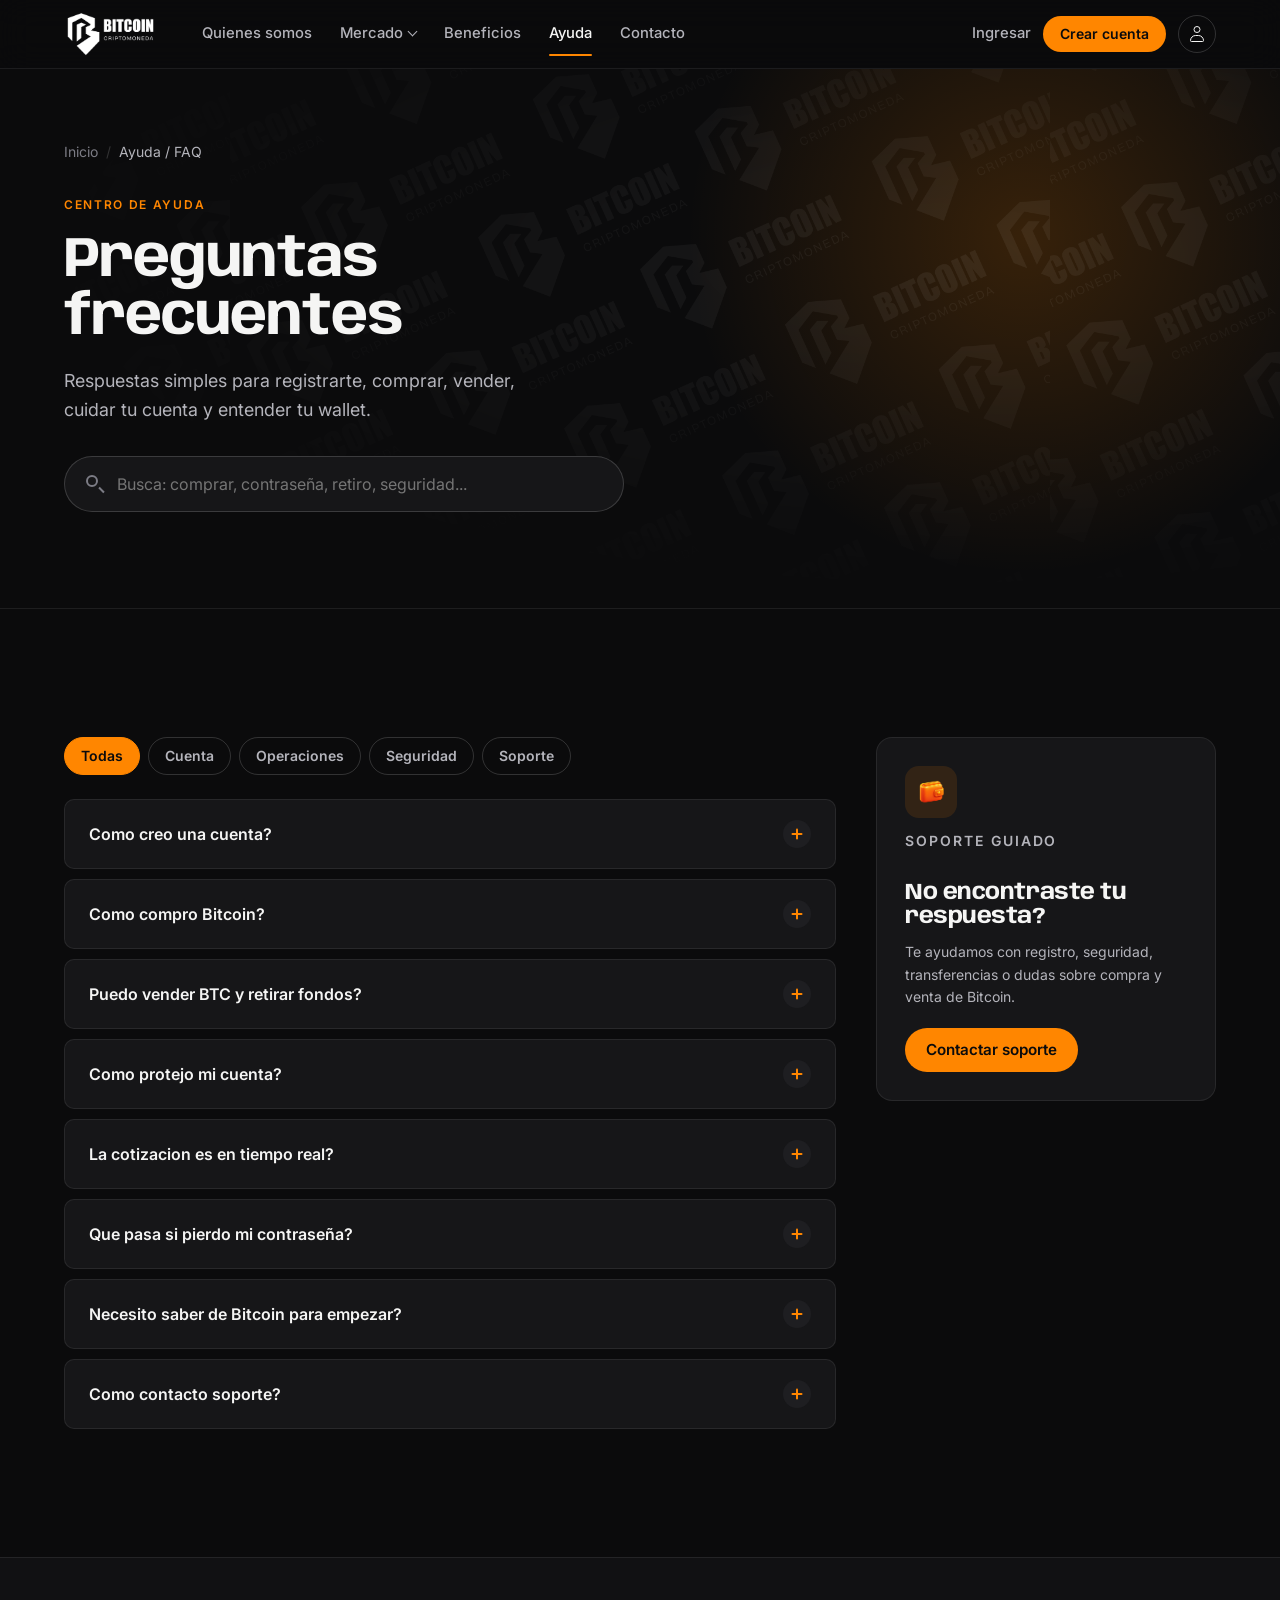
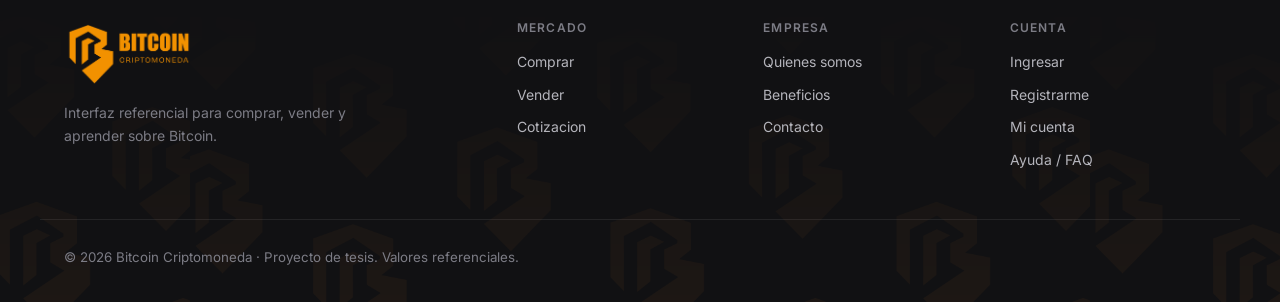
==== commit 944c7dbb: "Aplicar logos y tramas de marca en todo el sitio Tramas web a 1400px desde los TIF originales (asset" ====
--- a/Paginas/ayuda-faq.html
+++ b/Paginas/ayuda-faq.html
@@ -5,7 +5,7 @@
   <meta name="viewport" content="width=device-width, initial-scale=1.0">
   <title>Ayuda / FAQ | Bitcoin Criptomoneda</title>
   <meta name="description" content="Preguntas frecuentes sobre cuenta, operaciones, seguridad y soporte.">
-  <link rel="icon" type="image/png" href="../assets/Logo/IsoBlanco.png">
+  <link rel="icon" type="image/png" href="../assets/Logo/IsoNaranja.png">
   <link rel="preconnect" href="https://fonts.googleapis.com">
   <link rel="preconnect" href="https://fonts.gstatic.com" crossorigin>
   <link href="https://fonts.googleapis.com/css2?family=Anybody:wght@400;600;700&family=Inter:wght@400;500;600&display=swap" rel="stylesheet">
@@ -157,7 +157,7 @@
   <footer class="footer">
     <div class="container footer-grid">
       <div class="footer-brand">
-        <img src="../assets/Logo/LogoBlanco.png" alt="Bitcoin">
+        <img src="../assets/Logo/LogoNaranja.png" alt="Bitcoin">
         <p>Interfaz referencial para comprar, vender y aprender sobre Bitcoin.</p>
       </div>
       <nav aria-label="Mercado">
--- a/css/site.css
+++ b/css/site.css
@@ -461,7 +461,7 @@
 
 .brand img {
   width: auto;
-  height: 36px;
+  height: 46px;
 }
 
 .desktop-nav {
@@ -769,17 +769,16 @@
   pointer-events: none;
 }
 
-.hero::after {
+/* Trama de marca: isos blancos casi transparentes sobre fondo oscuro */
+.hero::after,
+.page-hero::after {
   content: "";
   position: absolute;
   inset: 0;
-  background-image:
-    linear-gradient(var(--border) 1px, transparent 1px),
-    linear-gradient(90deg, var(--border) 1px, transparent 1px);
-  background-size: 64px 64px;
-  mask-image: radial-gradient(ellipse at 70% 30%, #000 10%, transparent 65%);
-  -webkit-mask-image: radial-gradient(ellipse at 70% 30%, #000 10%, transparent 65%);
-  opacity: 0.6;
+  background: url("../assets/Trama/web/trama-blanca.png") center / 820px auto repeat;
+  mask-image: radial-gradient(ellipse at 75% 35%, #000 0%, transparent 70%);
+  -webkit-mask-image: radial-gradient(ellipse at 75% 35%, #000 0%, transparent 70%);
+  opacity: 0.06;
   pointer-events: none;
 }
 
@@ -1354,13 +1353,30 @@
 .cta-band::before {
   content: "";
   position: absolute;
-  right: -80px;
-  top: -120px;
-  width: 360px;
-  height: 360px;
-  border-radius: 50%;
-  border: 60px solid rgba(255, 255, 255, 0.12);
+  inset: 0;
+  background: url("../assets/Trama/web/trama-blanca.png") center / 640px auto repeat;
+  mask-image: linear-gradient(90deg, transparent 25%, #000 85%);
+  -webkit-mask-image: linear-gradient(90deg, transparent 25%, #000 85%);
+  opacity: 0.22;
   pointer-events: none;
+}
+
+.cta-band::after {
+  content: "";
+  position: absolute;
+  right: -40px;
+  bottom: -70px;
+  width: 260px;
+  height: 285px;
+  background: url("../assets/Logo/IsoNegro.png") center / contain no-repeat;
+  opacity: 0.12;
+  transform: rotate(-12deg);
+  pointer-events: none;
+}
+
+.cta-band > div {
+  position: relative;
+  z-index: 1;
 }
 
 .cta-band h2 {
@@ -1383,8 +1399,25 @@
 
 /* Footer */
 .footer {
+  position: relative;
+  overflow: hidden;
   border-top: 1px solid var(--border);
   background: var(--bg-alt);
+}
+
+.footer::before {
+  content: "";
+  position: absolute;
+  inset: 0;
+  background: url("../assets/Trama/web/trama-naranja.png") center / 900px auto repeat;
+  mask-image: linear-gradient(180deg, transparent 10%, #000 100%);
+  -webkit-mask-image: linear-gradient(180deg, transparent 10%, #000 100%);
+  opacity: 0.05;
+  pointer-events: none;
+}
+
+.footer > .container {
+  position: relative;
 }
 
 .footer-grid {
@@ -1396,7 +1429,7 @@
 }
 
 .footer-brand img {
-  height: 36px;
+  height: 64px;
   width: auto;
 }
 
@@ -1518,7 +1551,12 @@
   }
 
   .brand img {
-    height: 30px;
+    height: 38px;
+  }
+
+  .cta-band::before {
+    mask-image: linear-gradient(180deg, transparent 30%, #000 100%);
+    -webkit-mask-image: linear-gradient(180deg, transparent 30%, #000 100%);
   }
 
   .hero-proof {
--- a/css/pages.css
+++ b/css/pages.css
@@ -40,6 +40,11 @@
 .page-hero .hero-glow {
   inset: -40% -10% auto auto;
   width: 60vw;
+}
+
+.page-hero > .container {
+  position: relative;
+  z-index: 1;
 }
 
 .page-hero-grid {
@@ -684,6 +689,18 @@
   inset: -30% auto auto -20%;
 }
 
+/* Trama con logotipo completo, mas visible en pantallas de acceso */
+.auth::after {
+  content: "";
+  position: absolute;
+  inset: 0;
+  background: url("../assets/Trama/web/trama-logos.png") center / 900px auto repeat;
+  mask-image: linear-gradient(90deg, #000 0%, transparent 55%);
+  -webkit-mask-image: linear-gradient(90deg, #000 0%, transparent 55%);
+  opacity: 0.07;
+  pointer-events: none;
+}
+
 .auth-grid {
   position: relative;
   z-index: 1;
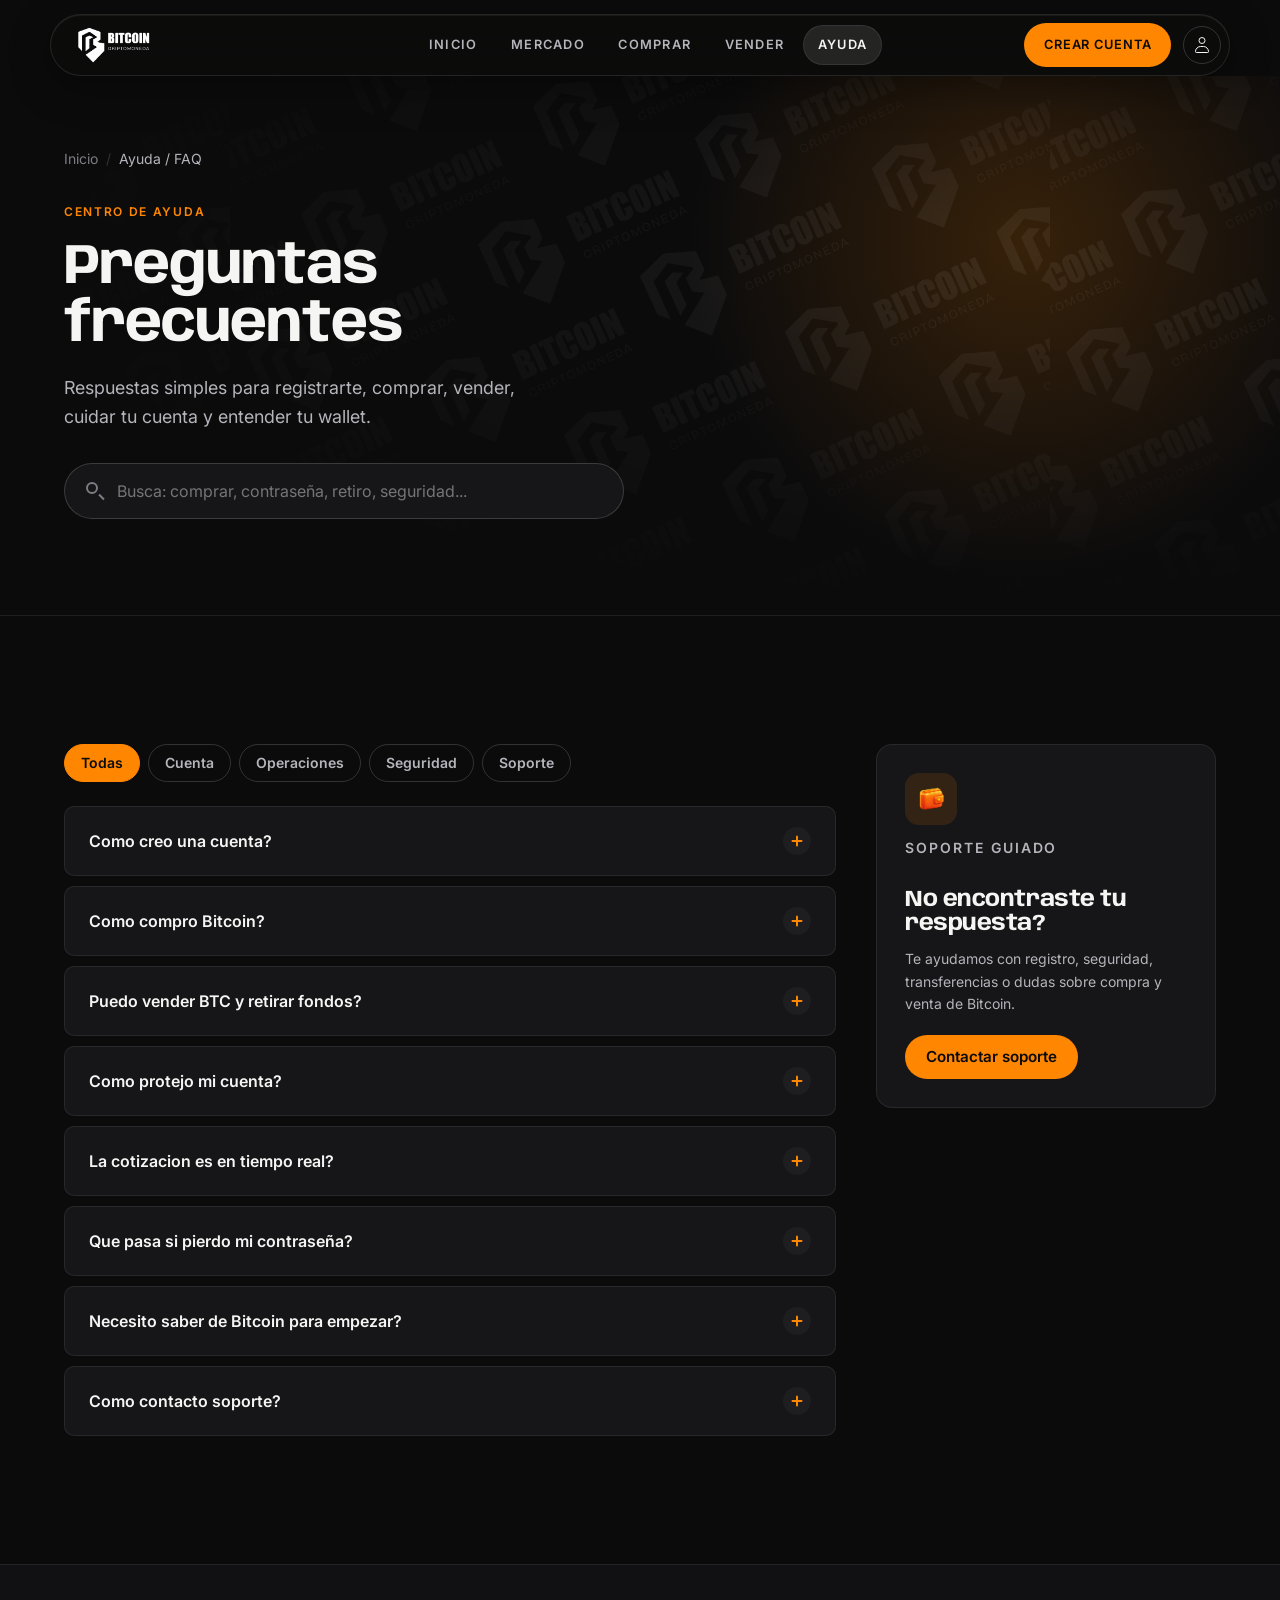
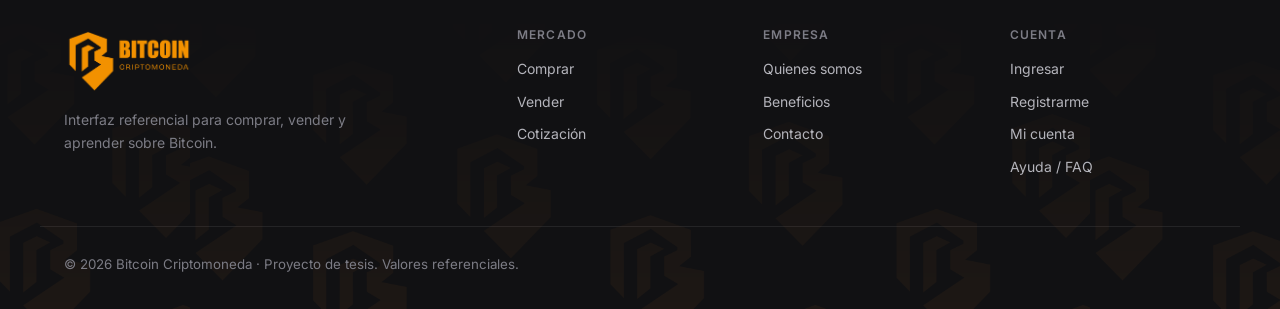
==== commit 238c6a71: "Rediseno editorial: landing con scroll narrativo, Mercado, Comprar y Vender - Home: scroll narrativo" ====
--- a/Paginas/ayuda-faq.html
+++ b/Paginas/ayuda-faq.html
@@ -22,21 +22,14 @@
       </a>
 
       <nav class="desktop-nav" aria-label="Menu principal">
-        <a href="quienes-somos.html">Quienes somos</a>
-        <div class="nav-dropdown">
-          <button type="button">Mercado <span class="chevron" aria-hidden="true"></span></button>
-          <div class="nav-dropdown-menu">
-            <a href="comprar.html"><strong>Comprar</strong><small>Adquiri BTC con USD o ARS</small></a>
-            <a href="vender.html"><strong>Vender</strong><small>Converti BTC a tu moneda</small></a>
-          </div>
-        </div>
-        <a href="beneficios.html">Beneficios</a>
+        <a href="../index.html">Inicio</a>
+        <a href="mercado.html">Mercado</a>
+        <a href="comprar.html">Comprar</a>
+        <a href="vender.html">Vender</a>
         <a href="ayuda-faq.html" aria-current="page">Ayuda</a>
-        <a href="contacto.html">Contacto</a>
       </nav>
 
       <div class="account-actions">
-        <a class="login-link" href="ingresar.html">Ingresar</a>
         <a class="button button-primary button-sm register-link" href="registro.html">Crear cuenta</a>
         <div class="account-menu">
           <button class="account-icon-link" type="button" aria-label="Abrir menu de cuenta" aria-expanded="false">
@@ -44,6 +37,7 @@
           </button>
           <div class="account-dropdown">
             <div class="account-dropdown-title"><span class="account-icon"></span><strong data-session-greeting>Hola!</strong></div>
+            <a href="ingresar.html">Ingresar</a>
             <a href="mi-cuenta.html">Mi cuenta</a>
             <a href="registro.html">Registrarme</a>
             <a href="ingresar.html" data-logout>Cerrar sesion</a>
@@ -61,13 +55,14 @@
   <nav class="mobile-menu" id="mobile-menu" aria-label="Menu mobile">
     <p class="mobile-menu-label">Explorar</p>
     <a href="../index.html">Inicio</a>
-    <a href="quienes-somos.html">Quienes somos</a>
+    <a href="mercado.html">Mercado</a>
+    <a href="comprar.html">Comprar</a>
+    <a href="vender.html">Vender</a>
+    <a href="ayuda-faq.html" aria-current="page">Ayuda</a>
+    <p class="mobile-menu-label">Más</p>
+    <a href="quienes-somos.html">Quiénes somos</a>
     <a href="beneficios.html">Beneficios</a>
-    <a href="ayuda-faq.html" aria-current="page">Ayuda / FAQ</a>
     <a href="contacto.html">Contacto</a>
-    <p class="mobile-menu-label">Mercado</p>
-    <a href="comprar.html">Comprar BTC</a>
-    <a href="vender.html">Vender BTC</a>
     <div class="mobile-menu-actions">
       <a class="button button-outline" href="ingresar.html">Ingresar</a>
       <a class="button button-primary" href="registro.html">Crear cuenta</a>
@@ -164,7 +159,7 @@
         <h4>Mercado</h4>
         <a href="comprar.html">Comprar</a>
         <a href="vender.html">Vender</a>
-        <a href="../index.html#mercado">Cotizacion</a>
+        <a href="mercado.html">Cotización</a>
       </nav>
       <nav aria-label="Empresa">
         <h4>Empresa</h4>
--- a/css/site.css
+++ b/css/site.css
@@ -41,7 +41,9 @@
   --radius-sm: 10px;
   --radius-pill: 999px;
   --max: 1200px;
-  --header-h: 68px;
+  --bar-top: 14px;
+  --bar-h: 62px;
+  --header-h: calc(var(--bar-top) + var(--bar-h));
   --ease: cubic-bezier(0.2, 0.7, 0.2, 1);
 }
 
@@ -438,37 +440,73 @@
 
 /* 4. Secciones --------------------------------------------- */
 
-/* Header */
+/* Header: barra flotante tipo pildora que entra desde arriba
+   y se compacta al hacer scroll (clase .is-scrolled desde script.js) */
 .topbar {
+  --bar-ease: cubic-bezier(0.32, 0.72, 0, 1);
   position: sticky;
-  top: 0;
+  top: var(--bar-top);
   z-index: 50;
-  background: rgba(11, 11, 12, 0.72);
-  border-bottom: 1px solid var(--border);
-  backdrop-filter: saturate(160%) blur(16px);
-  -webkit-backdrop-filter: saturate(160%) blur(16px);
-}
-
+  margin-top: var(--bar-top);
+  pointer-events: none;
+}
+
+/* Marca | menu centrado | acciones */
 .topbar-inner {
-  display: flex;
+  display: grid;
+  /* Columnas laterales que nunca se achican por debajo de su contenido:
+     si falta lugar el menu se corre, pero no se superpone */
+  grid-template-columns: 1fr auto 1fr;
   align-items: center;
-  gap: 32px;
-  max-width: var(--max);
-  height: var(--header-h);
+  gap: 24px;
+  width: min(1180px, 100% - 48px);
+  height: var(--bar-h);
   margin: 0 auto;
-  padding: 0 24px;
+  padding: 0 8px 0 24px;
+  border: 1px solid rgba(255, 255, 255, 0.1);
+  border-radius: 999px;
+  background: rgba(14, 13, 12, 0.55);
+  backdrop-filter: blur(18px) saturate(1.4);
+  -webkit-backdrop-filter: blur(18px) saturate(1.4);
+  box-shadow: 0 10px 40px rgba(0, 0, 0, 0.35), inset 0 1px 0 rgba(255, 255, 255, 0.06);
+  pointer-events: auto;
+  animation: bar-enter 0.6s var(--bar-ease) 0.1s both;
+  transition: width 0.55s var(--bar-ease), height 0.55s var(--bar-ease), background-color 0.35s, border-color 0.35s, box-shadow 0.35s;
+}
+
+.topbar.is-scrolled .topbar-inner {
+  width: min(1080px, 100% - 48px);
+  height: calc(var(--bar-h) - 8px);
+  border-color: rgba(255, 134, 0, 0.3);
+  background: rgba(6, 6, 6, 0.86);
+  box-shadow: 0 14px 40px rgba(0, 0, 0, 0.55), 0 0 26px rgba(255, 134, 0, 0.12), inset 0 1px 0 rgba(255, 255, 255, 0.05);
+}
+
+@keyframes bar-enter {
+  from {
+    opacity: 0;
+    transform: translateY(-24px);
+  }
 }
 
 .brand img {
   width: auto;
-  height: 46px;
+  height: 38px;
+  transition: height 0.55s var(--bar-ease);
+}
+
+.topbar.is-scrolled .brand img {
+  height: 32px;
 }
 
 .desktop-nav {
   display: flex;
   align-items: center;
-  gap: 4px;
-  margin-right: auto;
+  gap: 3px;
+}
+
+.brand {
+  justify-self: start;
 }
 
 .desktop-nav > a,
@@ -476,22 +514,37 @@
   display: inline-flex;
   align-items: center;
   gap: 6px;
-  padding: 8px 12px;
+  padding: 0.6rem 0.95rem;
   border: 0;
-  border-radius: 8px;
+  border-radius: 999px;
   background: none;
   color: var(--text-2);
-  font-size: 0.925rem;
-  font-weight: 500;
+  font-size: 0.8rem;
+  font-weight: 600;
+  letter-spacing: 0.1em;
+  text-transform: uppercase;
+  white-space: nowrap;
   cursor: pointer;
-  transition: color 0.2s, background 0.2s;
+  transition: color 0.25s, background-color 0.25s, padding 0.55s var(--bar-ease);
+}
+
+.topbar.is-scrolled .desktop-nav > a,
+.topbar.is-scrolled .nav-dropdown > button {
+  padding: 0.55rem 0.8rem;
 }
 
 .desktop-nav > a:hover,
 .nav-dropdown > button:hover,
 .nav-dropdown:focus-within > button {
   color: var(--text);
-  background: rgba(255, 255, 255, 0.05);
+  background: rgba(255, 255, 255, 0.06);
+}
+
+.desktop-nav > a.is-active,
+.desktop-nav > a[aria-current="page"] {
+  color: var(--text);
+  background: rgba(255, 255, 255, 0.1);
+  box-shadow: inset 0 0 0 1px rgba(255, 255, 255, 0.08);
 }
 
 .chevron {
@@ -559,21 +612,25 @@
 }
 
 .account-actions {
+  grid-column: 3;
+  justify-self: end;
   display: flex;
   align-items: center;
   gap: 12px;
 }
 
-.login-link {
-  color: var(--text-2);
-  font-size: 0.925rem;
-  font-weight: 500;
-}
-
-.login-link:hover {
-  color: var(--text);
-}
-
+.topbar .register-link {
+  min-height: 44px;
+  padding: 0 1.15rem;
+  font-size: 0.8rem;
+  letter-spacing: 0.07em;
+  text-transform: uppercase;
+  transition: background 0.2s, min-height 0.55s var(--bar-ease);
+}
+
+.topbar.is-scrolled .register-link {
+  min-height: 40px;
+}
 .account-menu {
   position: relative;
 }
@@ -1483,11 +1540,14 @@
   .nav-dropdown > button {
     padding: 8px 9px;
   }
+
+  .topbar-inner {
+    gap: 16px;
+  }
 }
 
 @media (max-width: 960px) {
   .desktop-nav,
-  .login-link,
   .register-link {
     display: none;
   }
@@ -1546,12 +1606,14 @@
 
 @media (max-width: 600px) {
   .container,
-  .topbar-inner {
-    padding: 0 16px;
+  .topbar-inner,
+  .topbar.is-scrolled .topbar-inner {
+    width: calc(100% - 24px);
+    padding: 0 8px 0 16px;
   }
 
   .brand img {
-    height: 38px;
+    height: 32px;
   }
 
   .cta-band::before {
--- a/css/pages.css
+++ b/css/pages.css
@@ -4,25 +4,9 @@
    4. FAQ   5. Acceso   6. Mi cuenta   7. Responsive
    ========================================================== */
 
-/* Pagina actual en el menu */
-.desktop-nav > a[aria-current="page"],
+/* Pagina actual en el menu (la pildora activa vive en site.css) */
 .nav-dropdown.is-current > button {
   color: var(--text);
-}
-
-.desktop-nav > a[aria-current="page"]::after {
-  content: "";
-  position: absolute;
-  left: 12px;
-  right: 12px;
-  bottom: -2px;
-  height: 2px;
-  border-radius: 2px;
-  background: var(--orange);
-}
-
-.desktop-nav > a {
-  position: relative;
 }
 
 .mobile-menu > a[aria-current="page"] {
